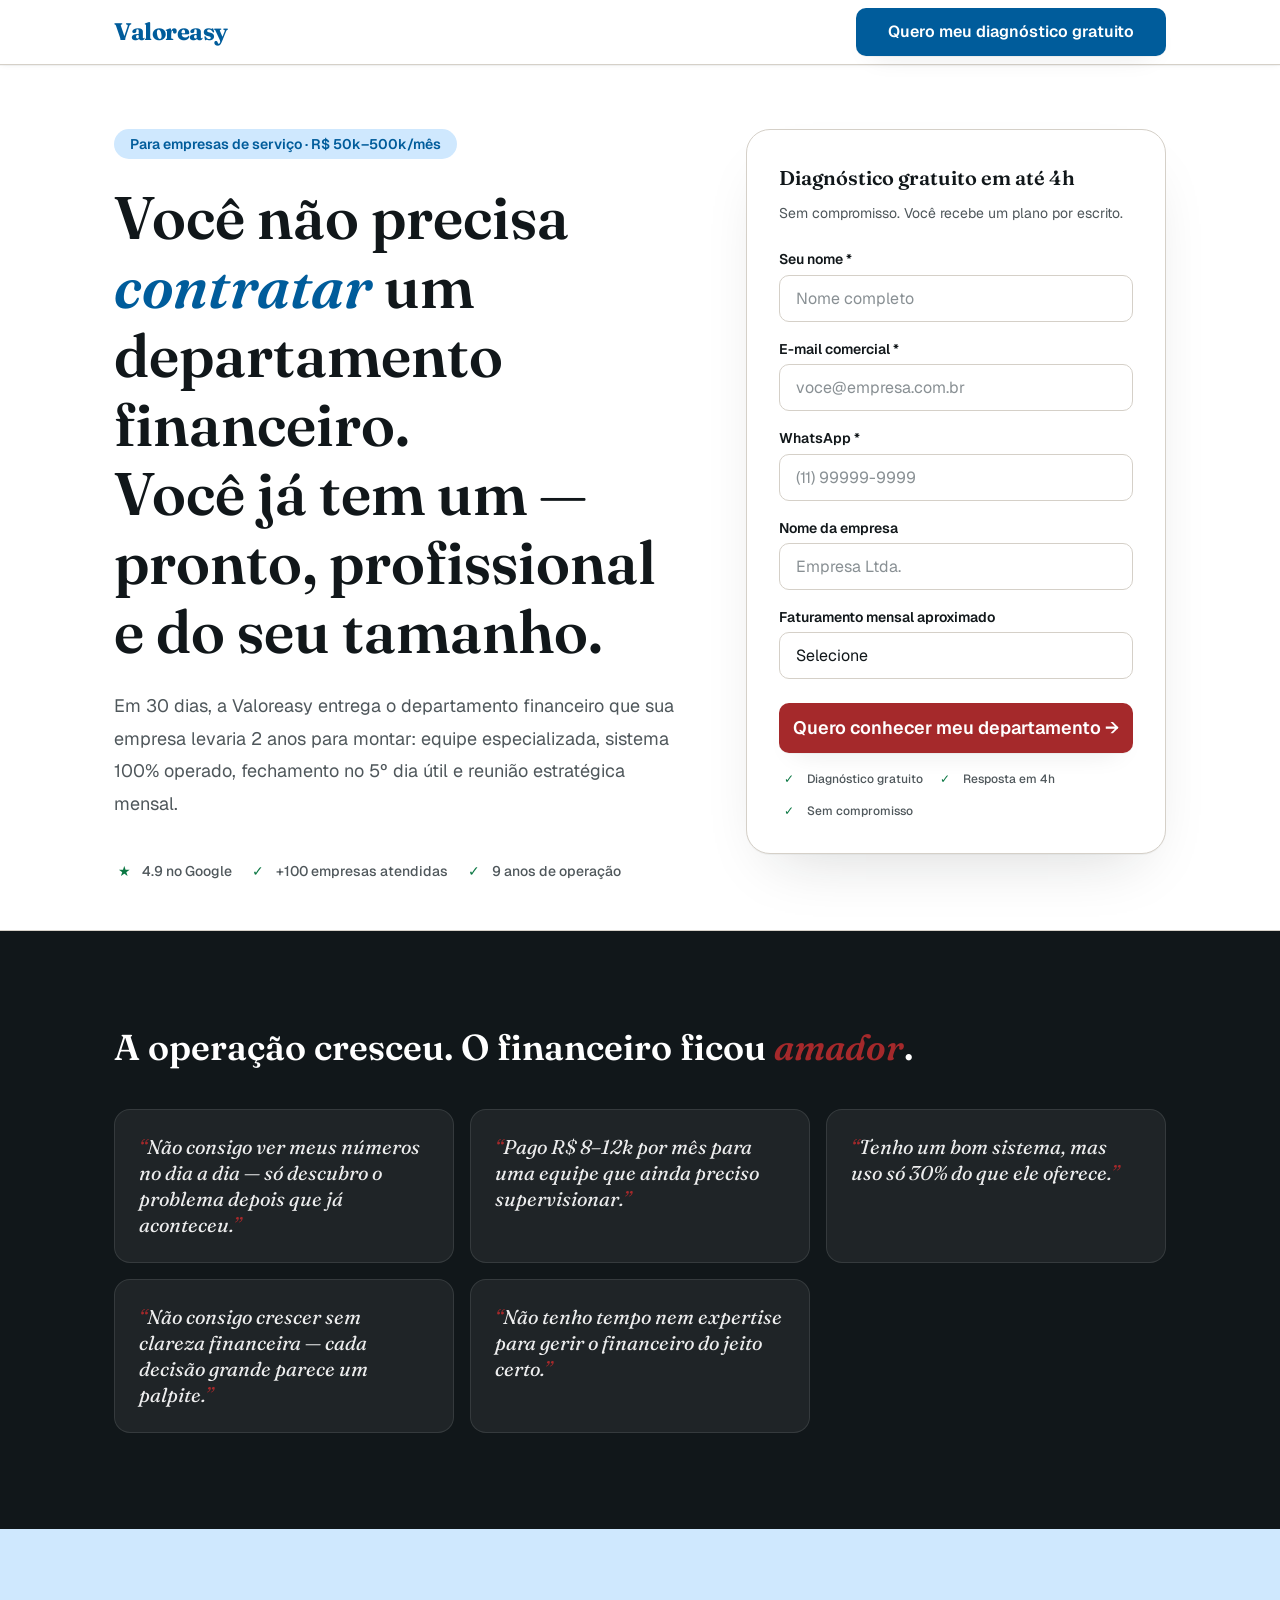
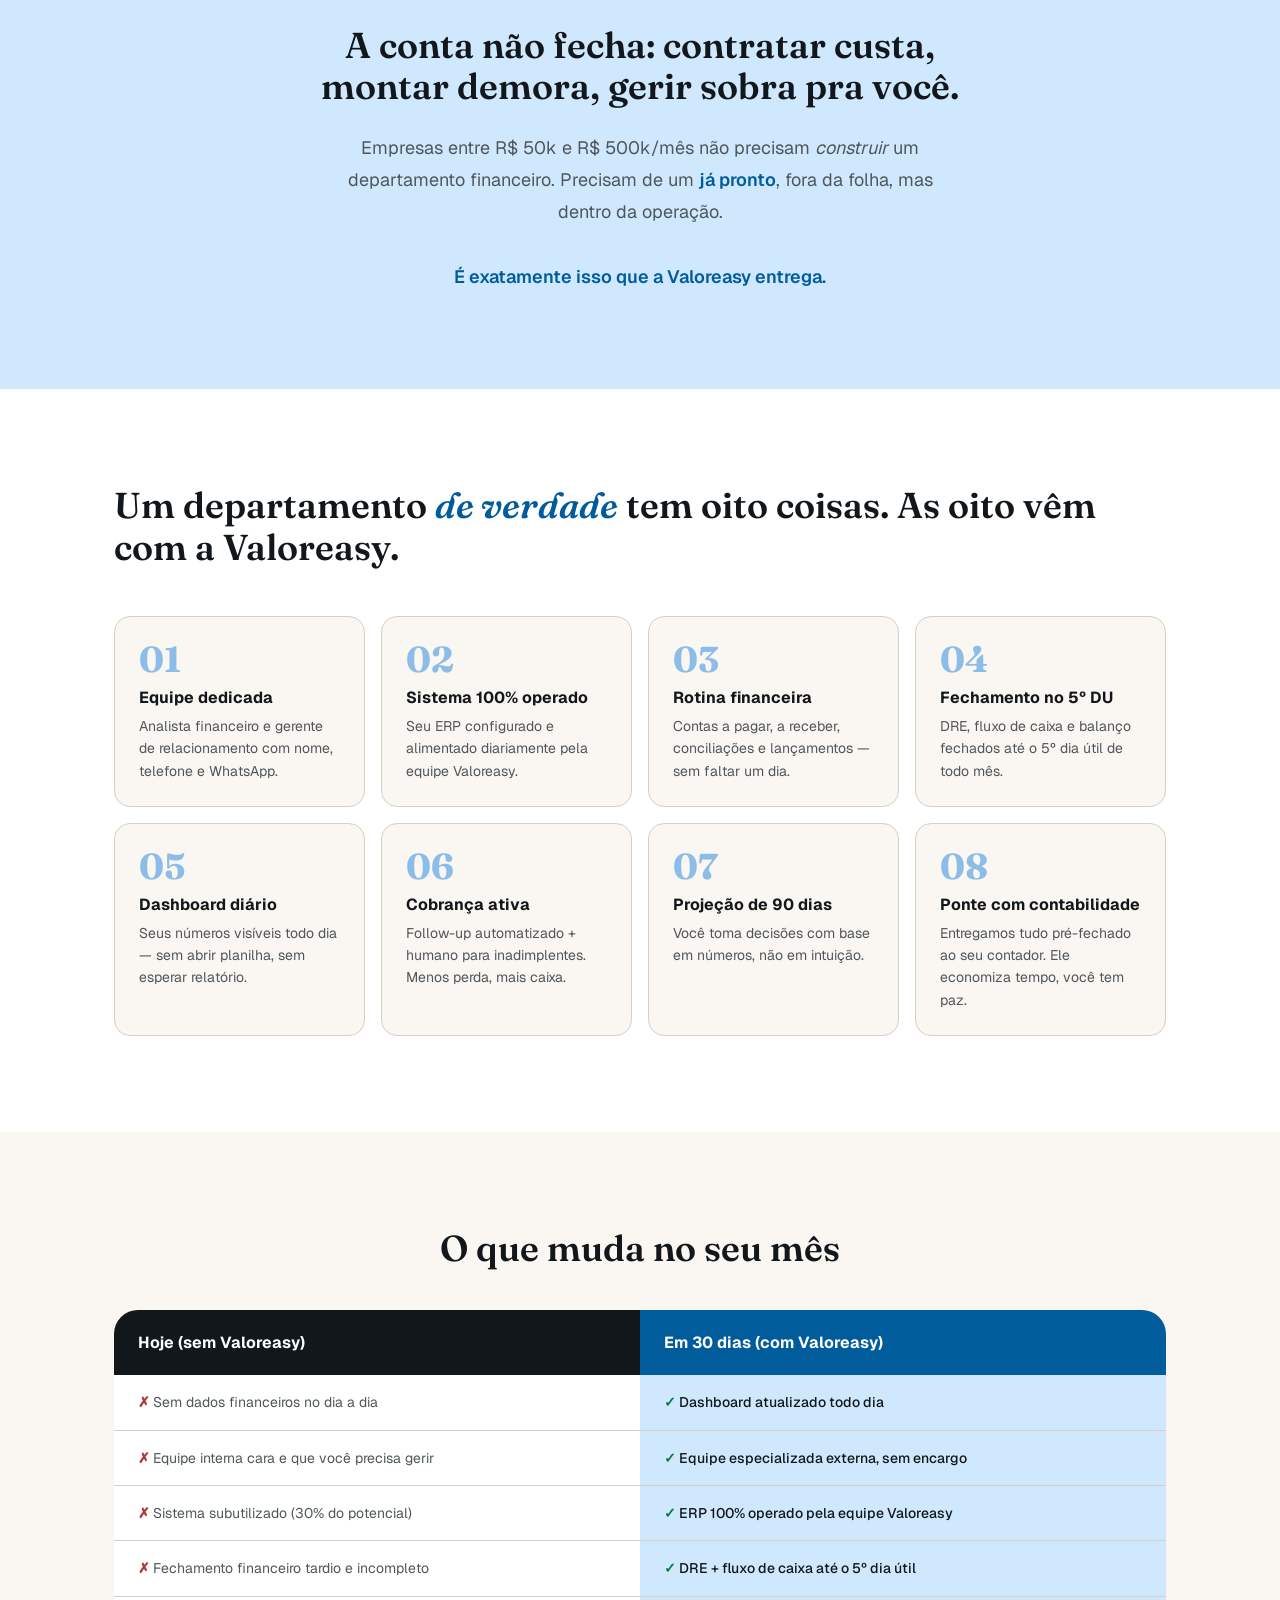
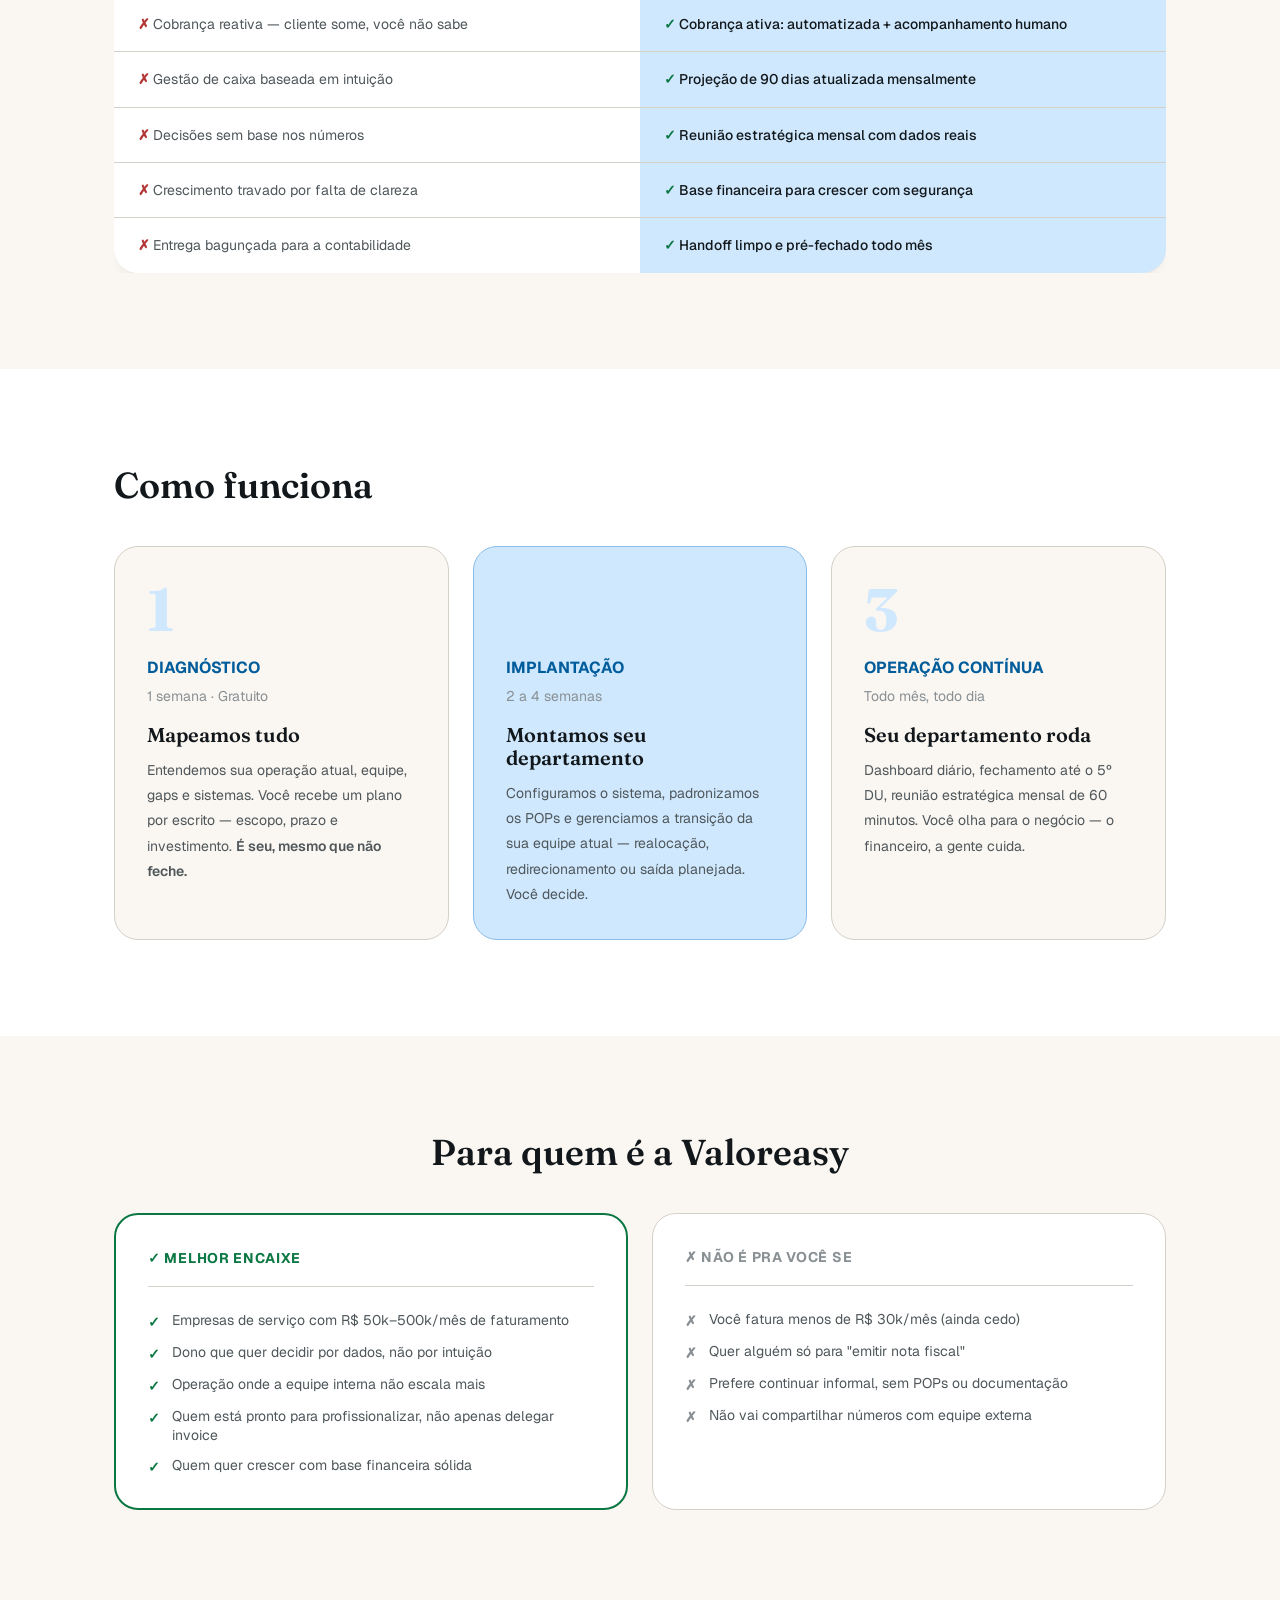
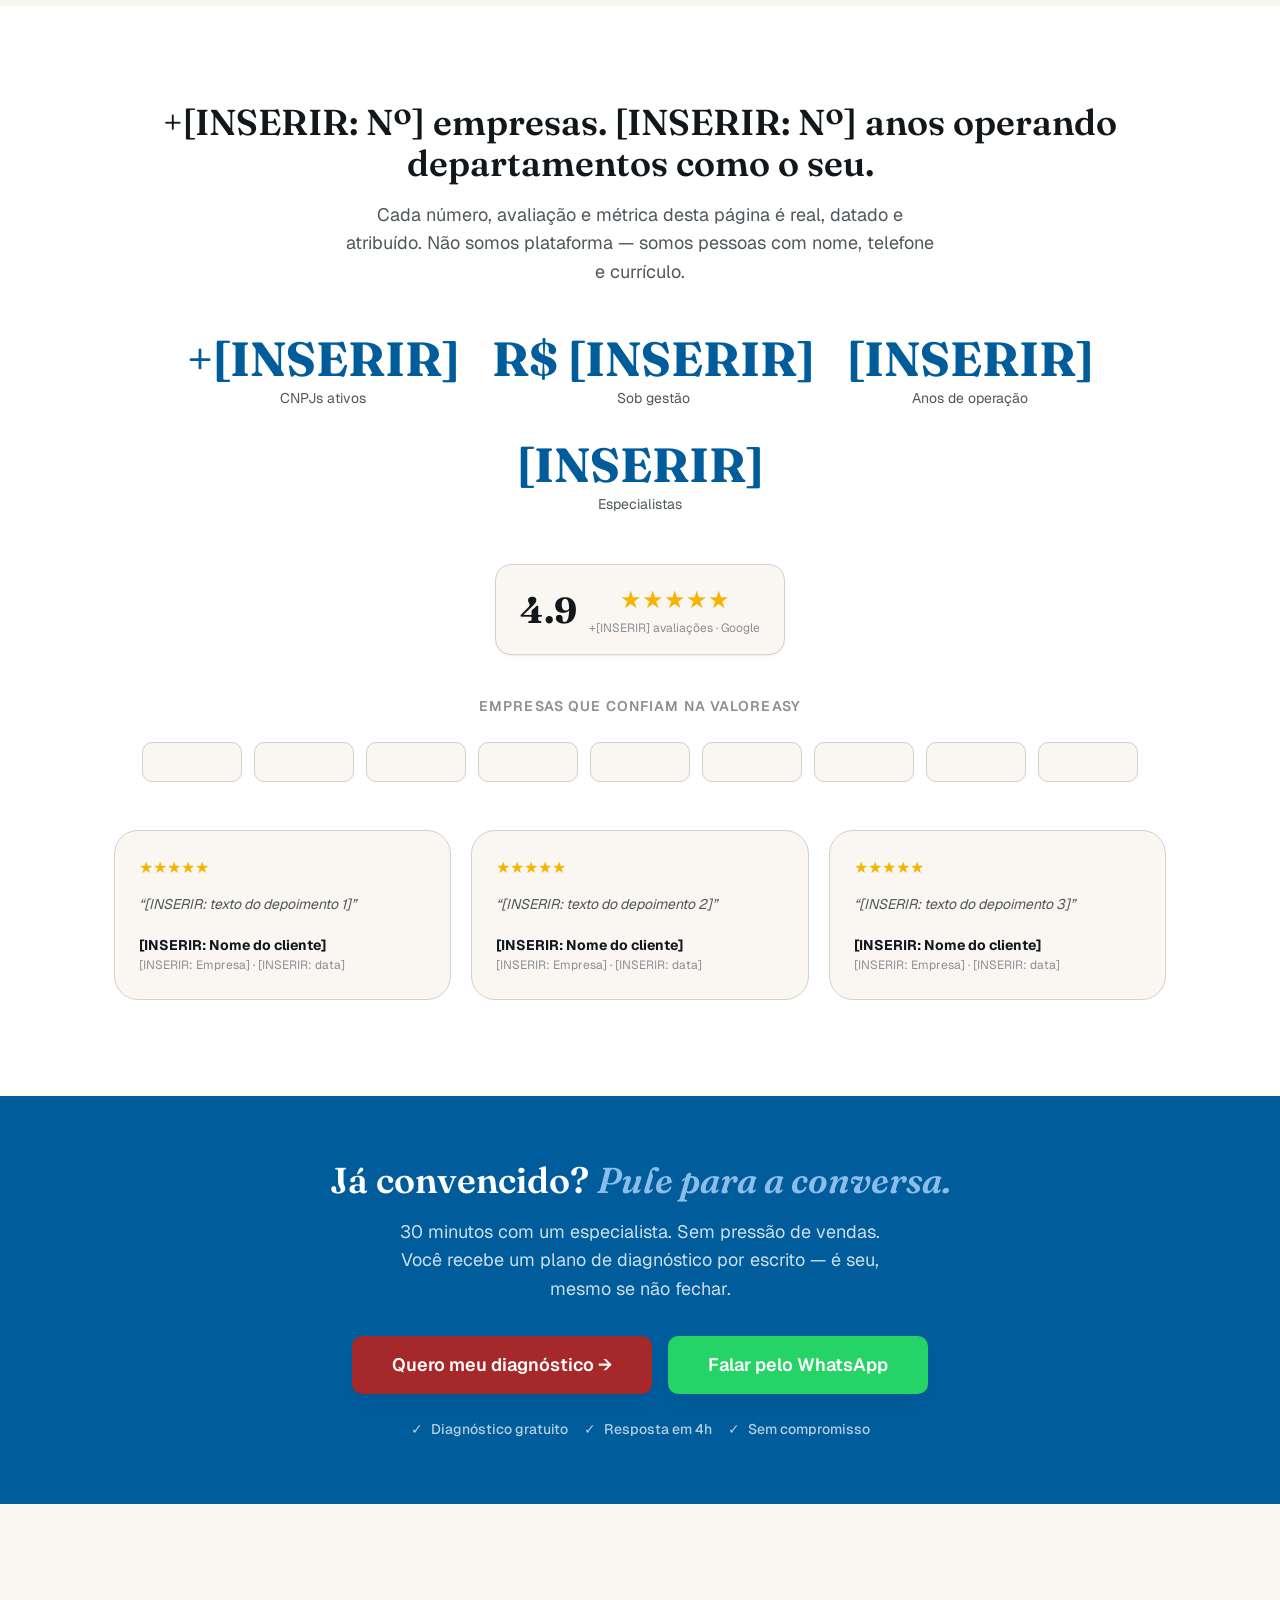
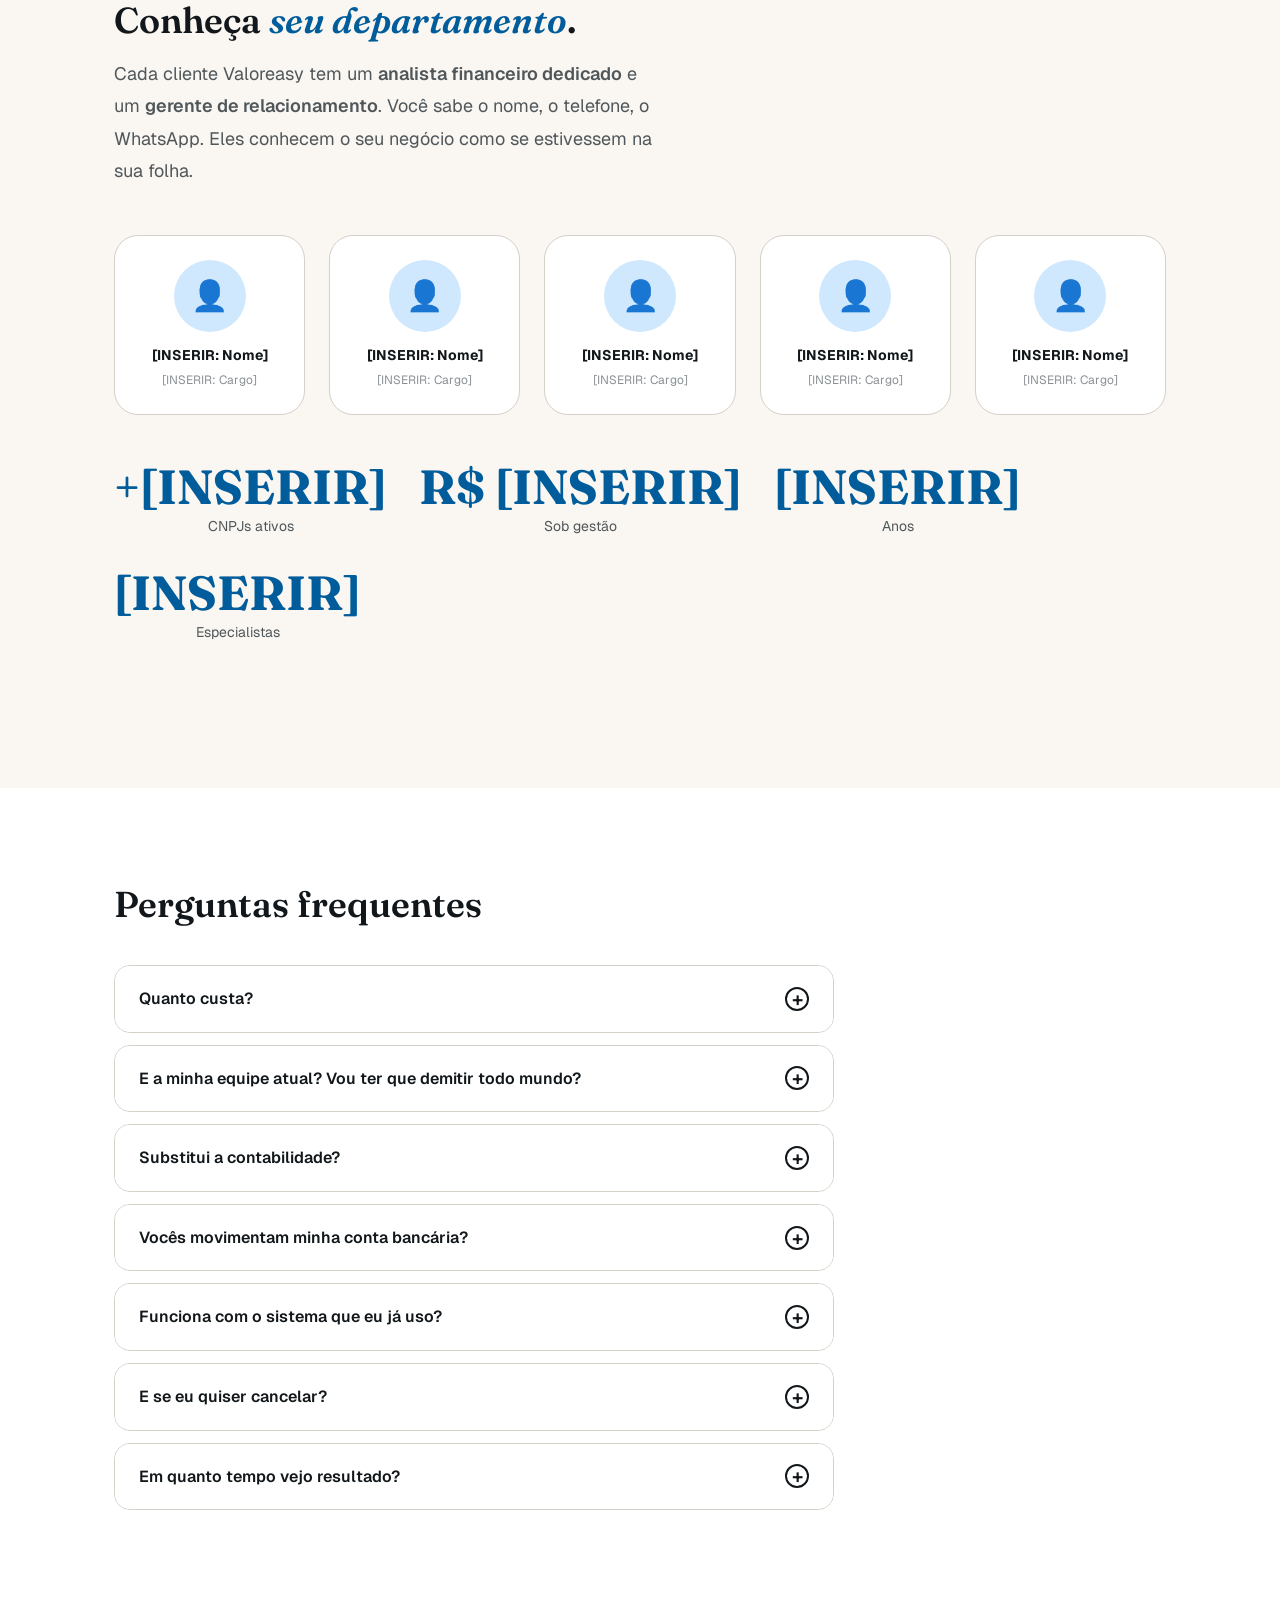
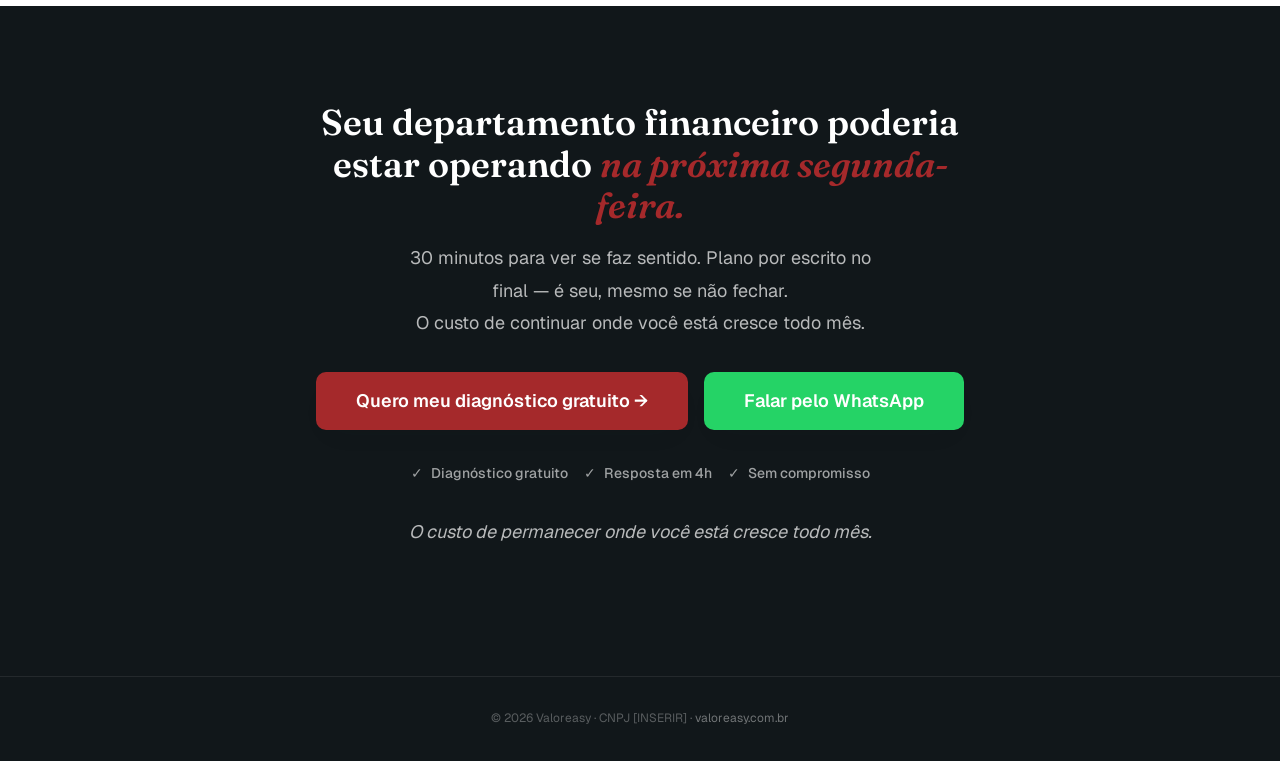
==== lp/index.html @ 788dc15d "feat: estrutura completa da LP de alta conversão - 12 blocos conforme LP Wireframe v3 com copy final" ====
<!DOCTYPE html>
<html lang="pt-BR">
<head>
  <meta charset="UTF-8">
  <meta name="viewport" content="width=device-width, initial-scale=1.0">
  <title>Departamento Financeiro de Verdade — Valoreasy</title>
  <meta name="description" content="Em 30 dias, a Valoreasy entrega o departamento financeiro que sua empresa levaria 2 anos para montar. Especializado, profissional e do seu tamanho.">

  <!-- Open Graph -->
  <meta property="og:title" content="Departamento Financeiro de Verdade — Valoreasy">
  <meta property="og:description" content="Você não precisa contratar um departamento financeiro. Você já tem um — pronto, profissional e do seu tamanho.">
  <meta property="og:type" content="website">
  <meta property="og:url" content="https://lp.valoreasy.com.br">

  <!-- Fontes (Fraunces + Geist) -->
  <link rel="preconnect" href="https://fonts.googleapis.com">
  <link rel="preconnect" href="https://fonts.gstatic.com" crossorigin>
  <link href="https://fonts.googleapis.com/css2?family=Fraunces:ital,opsz,wght@0,9..144,300;0,9..144,400;0,9..144,600;0,9..144,700;1,9..144,300;1,9..144,400;1,9..144,600&display=swap" rel="stylesheet">
  <link href="https://fonts.googleapis.com/css2?family=Geist:wght@400;500;600;700&display=swap" rel="stylesheet">

  <!-- Estilos -->
  <link rel="stylesheet" href="css/lp.css">

  <!-- [INSERIR: SCRIPT RD STATION] -->
  <!-- Cole aqui o script de rastreamento do RD Station Marketing -->
  <!-- Encontre em: Marketing → Configurações → Integrações → Script de rastreamento -->

  <!-- [INSERIR: META PIXEL FACEBOOK] -->
  <!-- [INSERIR: GA4 GTAG] -->
</head>

<body>

<!-- ============================================================
     HEADER
     ============================================================ -->
<header class="site-header">
  <div class="container">
    <div class="header-inner">
      <a href="#hero" class="logo">Valoreasy</a>
      <a href="#hero-form" class="btn btn--primary header-cta">Quero meu diagnóstico gratuito</a>
    </div>
  </div>
</header>


<!-- ============================================================
     BLOCO 01 — HERO
     ============================================================ -->
<section id="hero">
  <div class="container">
    <div class="hero-grid">

      <!-- Lado esquerdo: headline + sub -->
      <div>
        <span class="hero-tag">Para empresas de serviço · R$ 50k–500k/mês</span>

        <h1 class="hero-headline">
          Você não precisa <em>contratar</em> um departamento financeiro.<br>
          Você já tem um — pronto, profissional e do seu tamanho.
        </h1>

        <p class="hero-sub">
          Em 30 dias, a Valoreasy entrega o departamento financeiro que sua empresa levaria 2 anos para montar:
          equipe especializada, sistema 100% operado, fechamento no 5º dia útil e reunião estratégica mensal.
        </p>

        <div class="selos">
          <div class="selo">
            <span class="selo__icon">★</span>
            4.9 no Google
          </div>
          <div class="selo">
            <span class="selo__icon">✓</span>
            +100 empresas atendidas
          </div>
          <div class="selo">
            <span class="selo__icon">✓</span>
            9 anos de operação
          </div>
        </div>
      </div>

      <!-- Lado direito: formulário -->
      <div id="hero-form">
        <div class="hero-form-card">
          <p class="form-title">Diagnóstico gratuito em até 4h</p>
          <p class="form-subtitle">Sem compromisso. Você recebe um plano por escrito.</p>

          <form id="lp-form" novalidate>
            <div class="form-group">
              <label for="nome">Seu nome *</label>
              <input type="text" id="nome" name="nome" placeholder="Nome completo" required autocomplete="name">
            </div>
            <div class="form-group">
              <label for="email">E-mail comercial *</label>
              <input type="email" id="email" name="email" placeholder="voce@empresa.com.br" required autocomplete="email">
            </div>
            <div class="form-group">
              <label for="telefone">WhatsApp *</label>
              <input type="tel" id="telefone" name="telefone" placeholder="(11) 99999-9999" required autocomplete="tel">
            </div>
            <div class="form-group">
              <label for="empresa">Nome da empresa</label>
              <input type="text" id="empresa" name="empresa" placeholder="Empresa Ltda." autocomplete="organization">
            </div>
            <div class="form-group">
              <label for="faturamento">Faturamento mensal aproximado</label>
              <select id="faturamento" name="faturamento">
                <option value="">Selecione</option>
                <option value="50k-100k">R$ 50k – R$ 100k</option>
                <option value="100k-200k">R$ 100k – R$ 200k</option>
                <option value="200k-500k">R$ 200k – R$ 500k</option>
                <option value="500k+">Acima de R$ 500k</option>
              </select>
            </div>

            <button type="submit" class="btn btn--accent form-submit-btn">
              Quero conhecer meu departamento →
            </button>
          </form>

          <div id="form-sucesso" hidden>
            <div class="form-sucesso">
              <div class="form-sucesso__icon">✅</div>
              <p class="form-sucesso__title">Recebemos seu pedido!</p>
              <p>Nossa equipe entra em contato em até 4 horas com seu diagnóstico personalizado.</p>
            </div>
          </div>

          <p id="form-erro" class="form-erro" hidden>
            Erro ao enviar. Tente novamente ou fale pelo WhatsApp.
          </p>

          <div class="selos form-selos" style="margin-top: 1rem;">
            <div class="selo">
              <span class="selo__icon">✓</span> Diagnóstico gratuito
            </div>
            <div class="selo">
              <span class="selo__icon">✓</span> Resposta em 4h
            </div>
            <div class="selo">
              <span class="selo__icon">✓</span> Sem compromisso
            </div>
          </div>
        </div>
      </div>

    </div>
  </div>
</section>


<!-- ============================================================
     BLOCO 02 — DOR (ESPELHAMENTO)
     ============================================================ -->
<section id="bloco-dor">
  <div class="container">
    <h2>A operação cresceu. O financeiro ficou <em>amador</em>.</h2>
    <div class="dor-grid" style="margin-top: 2.5rem;">

      <div class="dor-item">
        <p class="dor-item__quote">Não consigo ver meus números no dia a dia — só descubro o problema depois que já aconteceu.</p>
      </div>
      <div class="dor-item">
        <p class="dor-item__quote">Pago R$ 8–12k por mês para uma equipe que ainda preciso supervisionar.</p>
      </div>
      <div class="dor-item">
        <p class="dor-item__quote">Tenho um bom sistema, mas uso só 30% do que ele oferece.</p>
      </div>
      <div class="dor-item">
        <p class="dor-item__quote">Não consigo crescer sem clareza financeira — cada decisão grande parece um palpite.</p>
      </div>
      <div class="dor-item">
        <p class="dor-item__quote">Não tenho tempo nem expertise para gerir o financeiro do jeito certo.</p>
      </div>

    </div>
  </div>
</section>


<!-- ============================================================
     BLOCO 03 — VIRADA
     ============================================================ -->
<section id="bloco-virada">
  <div class="container container--narrow text-center">
    <h2>A conta não fecha: contratar custa, montar demora, gerir sobra pra você.</h2>
    <p style="margin-top: 1.5rem;">
      Empresas entre R$ 50k e R$ 500k/mês não precisam <em>construir</em> um departamento financeiro.
      Precisam de um <strong>já pronto</strong>, fora da folha, mas dentro da operação.
      <br><br>
      <strong>É exatamente isso que a Valoreasy entrega.</strong>
    </p>
  </div>
</section>


<!-- ============================================================
     BLOCO 04 — O QUE ESTÁ DENTRO
     ============================================================ -->
<section id="bloco-dentro">
  <div class="container">
    <div class="dentro-header">
      <h2>Um departamento <em>de verdade</em> tem oito coisas. As oito vêm com a Valoreasy.</h2>
    </div>

    <div class="dentro-grid">
      <div class="dentro-item">
        <div class="dentro-item__num">01</div>
        <div class="dentro-item__title">Equipe dedicada</div>
        <div class="dentro-item__desc">Analista financeiro e gerente de relacionamento com nome, telefone e WhatsApp.</div>
      </div>
      <div class="dentro-item">
        <div class="dentro-item__num">02</div>
        <div class="dentro-item__title">Sistema 100% operado</div>
        <div class="dentro-item__desc">Seu ERP configurado e alimentado diariamente pela equipe Valoreasy.</div>
      </div>
      <div class="dentro-item">
        <div class="dentro-item__num">03</div>
        <div class="dentro-item__title">Rotina financeira</div>
        <div class="dentro-item__desc">Contas a pagar, a receber, conciliações e lançamentos — sem faltar um dia.</div>
      </div>
      <div class="dentro-item">
        <div class="dentro-item__num">04</div>
        <div class="dentro-item__title">Fechamento no 5º DU</div>
        <div class="dentro-item__desc">DRE, fluxo de caixa e balanço fechados até o 5º dia útil de todo mês.</div>
      </div>
      <div class="dentro-item">
        <div class="dentro-item__num">05</div>
        <div class="dentro-item__title">Dashboard diário</div>
        <div class="dentro-item__desc">Seus números visíveis todo dia — sem abrir planilha, sem esperar relatório.</div>
      </div>
      <div class="dentro-item">
        <div class="dentro-item__num">06</div>
        <div class="dentro-item__title">Cobrança ativa</div>
        <div class="dentro-item__desc">Follow-up automatizado + humano para inadimplentes. Menos perda, mais caixa.</div>
      </div>
      <div class="dentro-item">
        <div class="dentro-item__num">07</div>
        <div class="dentro-item__title">Projeção de 90 dias</div>
        <div class="dentro-item__desc">Você toma decisões com base em números, não em intuição.</div>
      </div>
      <div class="dentro-item">
        <div class="dentro-item__num">08</div>
        <div class="dentro-item__title">Ponte com contabilidade</div>
        <div class="dentro-item__desc">Entregamos tudo pré-fechado ao seu contador. Ele economiza tempo, você tem paz.</div>
      </div>
    </div>
  </div>
</section>


<!-- ============================================================
     BLOCO 05 — ANTES × DEPOIS
     ============================================================ -->
<section id="bloco-antes-depois">
  <div class="container">
    <h2>O que muda no seu mês</h2>

    <div style="overflow-x: auto; margin-top: 2.5rem;">
      <table class="ad-table">
        <thead>
          <tr>
            <th>Hoje (sem Valoreasy)</th>
            <th>Em 30 dias (com Valoreasy)</th>
          </tr>
        </thead>
        <tbody>
          <tr>
            <td>Sem dados financeiros no dia a dia</td>
            <td>Dashboard atualizado todo dia</td>
          </tr>
          <tr>
            <td>Equipe interna cara e que você precisa gerir</td>
            <td>Equipe especializada externa, sem encargo</td>
          </tr>
          <tr>
            <td>Sistema subutilizado (30% do potencial)</td>
            <td>ERP 100% operado pela equipe Valoreasy</td>
          </tr>
          <tr>
            <td>Fechamento financeiro tardio e incompleto</td>
            <td>DRE + fluxo de caixa até o 5º dia útil</td>
          </tr>
          <tr>
            <td>Cobrança reativa — cliente some, você não sabe</td>
            <td>Cobrança ativa: automatizada + acompanhamento humano</td>
          </tr>
          <tr>
            <td>Gestão de caixa baseada em intuição</td>
            <td>Projeção de 90 dias atualizada mensalmente</td>
          </tr>
          <tr>
            <td>Decisões sem base nos números</td>
            <td>Reunião estratégica mensal com dados reais</td>
          </tr>
          <tr>
            <td>Crescimento travado por falta de clareza</td>
            <td>Base financeira para crescer com segurança</td>
          </tr>
          <tr>
            <td>Entrega bagunçada para a contabilidade</td>
            <td>Handoff limpo e pré-fechado todo mês</td>
          </tr>
        </tbody>
      </table>
    </div>
  </div>
</section>


<!-- ============================================================
     BLOCO 06 — COMO FUNCIONA
     ============================================================ -->
<section id="bloco-como-funciona">
  <div class="container">
    <h2>Como funciona</h2>

    <div class="fases-grid" style="margin-top: 2.5rem;">

      <div class="fase-card">
        <div class="fase-card__num">1</div>
        <div class="fase-card__titulo">DIAGNÓSTICO</div>
        <div class="fase-card__prazo">1 semana · Gratuito</div>
        <h3>Mapeamos tudo</h3>
        <p>
          Entendemos sua operação atual, equipe, gaps e sistemas.
          Você recebe um plano por escrito — escopo, prazo e investimento.
          <strong>É seu, mesmo que não feche.</strong>
        </p>
      </div>

      <div class="fase-card fase-card--destaque">
        <div class="fase-card__num">2</div>
        <div class="fase-card__titulo">IMPLANTAÇÃO</div>
        <div class="fase-card__prazo">2 a 4 semanas</div>
        <h3>Montamos seu departamento</h3>
        <p>
          Configuramos o sistema, padronizamos os POPs e gerenciamos a transição
          da sua equipe atual — realocação, redirecionamento ou saída planejada.
          Você decide.
        </p>
      </div>

      <div class="fase-card">
        <div class="fase-card__num">3</div>
        <div class="fase-card__titulo">OPERAÇÃO CONTÍNUA</div>
        <div class="fase-card__prazo">Todo mês, todo dia</div>
        <h3>Seu departamento roda</h3>
        <p>
          Dashboard diário, fechamento até o 5º DU,
          reunião estratégica mensal de 60 minutos.
          Você olha para o negócio — o financeiro, a gente cuida.
        </p>
      </div>

    </div>
  </div>
</section>


<!-- ============================================================
     BLOCO 07 — PARA QUEM É
     ============================================================ -->
<section id="bloco-para-quem">
  <div class="container">
    <h2>Para quem é a Valoreasy</h2>

    <div class="para-quem-grid" style="margin-top: 2.5rem;">

      <div class="para-quem-card para-quem-card--sim">
        <div class="para-quem-card__header">✓ Melhor encaixe</div>
        <ul class="para-quem-list">
          <li>Empresas de serviço com R$ 50k–500k/mês de faturamento</li>
          <li>Dono que quer decidir por dados, não por intuição</li>
          <li>Operação onde a equipe interna não escala mais</li>
          <li>Quem está pronto para profissionalizar, não apenas delegar invoice</li>
          <li>Quem quer crescer com base financeira sólida</li>
        </ul>
      </div>

      <div class="para-quem-card para-quem-card--nao">
        <div class="para-quem-card__header">✗ Não é pra você se</div>
        <ul class="para-quem-list">
          <li>Você fatura menos de R$ 30k/mês (ainda cedo)</li>
          <li>Quer alguém só para "emitir nota fiscal"</li>
          <li>Prefere continuar informal, sem POPs ou documentação</li>
          <li>Não vai compartilhar números com equipe externa</li>
        </ul>
      </div>

    </div>
  </div>
</section>


<!-- ============================================================
     BLOCO 08 — AUTORIDADE (PROVA SOCIAL)
     ============================================================ -->
<section id="bloco-autoridade">
  <div class="container">

    <h2>+[INSERIR: Nº] empresas. [INSERIR: Nº] anos operando departamentos como o seu.</h2>
    <p class="autoridade-sub">
      Cada número, avaliação e métrica desta página é real, datado e atribuído.
      Não somos plataforma — somos pessoas com nome, telefone e currículo.
    </p>

    <!-- Stats -->
    <div class="autoridade-stats">
      <div class="stat-item">
        <div class="stat-num">+[INSERIR]</div>
        <div class="stat-label">CNPJs ativos</div>
      </div>
      <div class="stat-item">
        <div class="stat-num">R$ [INSERIR]</div>
        <div class="stat-label">Sob gestão</div>
      </div>
      <div class="stat-item">
        <div class="stat-num">[INSERIR]</div>
        <div class="stat-label">Anos de operação</div>
      </div>
      <div class="stat-item">
        <div class="stat-num">[INSERIR]</div>
        <div class="stat-label">Especialistas</div>
      </div>
    </div>

    <!-- Google badge -->
    <div class="google-badge">
      <div class="google-badge__score">4.9</div>
      <div>
        <div class="google-badge__stars">★★★★★</div>
        <div class="google-badge__info">
          <div class="google-badge__label">+[INSERIR] avaliações · Google</div>
        </div>
      </div>
    </div>

    <!-- Logo wall -->
    <div class="logo-wall">
      <p class="logo-wall__title">Empresas que confiam na Valoreasy</p>
      <!-- [INSERIR: logos dos clientes — PNG/SVG com fundo transparente] -->
      <div class="logo-wall__placeholder">
        <div class="logo-placeholder"></div>
        <div class="logo-placeholder"></div>
        <div class="logo-placeholder"></div>
        <div class="logo-placeholder"></div>
        <div class="logo-placeholder"></div>
        <div class="logo-placeholder"></div>
        <div class="logo-placeholder"></div>
        <div class="logo-placeholder"></div>
        <div class="logo-placeholder"></div>
      </div>
    </div>

    <!-- Reviews -->
    <div class="reviews-grid">

      <div class="review-card">
        <div class="review-card__stars">★★★★★</div>
        <p class="review-card__text">[INSERIR: texto do depoimento 1]</p>
        <div class="review-card__autor">[INSERIR: Nome do cliente]</div>
        <div class="review-card__empresa">[INSERIR: Empresa] · [INSERIR: data]</div>
      </div>

      <div class="review-card">
        <div class="review-card__stars">★★★★★</div>
        <p class="review-card__text">[INSERIR: texto do depoimento 2]</p>
        <div class="review-card__autor">[INSERIR: Nome do cliente]</div>
        <div class="review-card__empresa">[INSERIR: Empresa] · [INSERIR: data]</div>
      </div>

      <div class="review-card">
        <div class="review-card__stars">★★★★★</div>
        <p class="review-card__text">[INSERIR: texto do depoimento 3]</p>
        <div class="review-card__autor">[INSERIR: Nome do cliente]</div>
        <div class="review-card__empresa">[INSERIR: Empresa] · [INSERIR: data]</div>
      </div>

    </div>

  </div>
</section>


<!-- ============================================================
     BLOCO 09 — CTA INTERMEDIÁRIO
     ============================================================ -->
<section id="bloco-cta-mid">
  <div class="container">
    <h2>Já convencido? <em>Pule para a conversa.</em></h2>
    <p>
      30 minutos com um especialista. Sem pressão de vendas.
      Você recebe um plano de diagnóstico por escrito — é seu, mesmo se não fechar.
    </p>

    <div class="cta-mid-btns">
      <a href="#hero-form" class="btn btn--accent btn--lg">Quero meu diagnóstico →</a>
      <button class="btn btn--whatsapp btn--lg" onclick="abrirWhatsApp('cta-mid')">
        Falar pelo WhatsApp
      </button>
    </div>

    <div class="selos cta-mid-selos">
      <div class="selo"><span>✓</span> Diagnóstico gratuito</div>
      <div class="selo"><span>✓</span> Resposta em 4h</div>
      <div class="selo"><span>✓</span> Sem compromisso</div>
    </div>
  </div>
</section>


<!-- ============================================================
     BLOCO 10 — A EQUIPE
     ============================================================ -->
<section id="bloco-equipe">
  <div class="container">
    <h2>Conheça <em>seu departamento</em>.</h2>
    <p class="equipe-sub">
      Cada cliente Valoreasy tem um <strong>analista financeiro dedicado</strong> e um
      <strong>gerente de relacionamento</strong>. Você sabe o nome, o telefone, o WhatsApp.
      Eles conhecem o seu negócio como se estivessem na sua folha.
    </p>

    <!-- [INSERIR: fotos reais da equipe — fundo padronizado] -->
    <div class="equipe-grid">
      <div class="equipe-card">
        <div class="equipe-avatar equipe-avatar--placeholder">👤</div>
        <div class="equipe-nome">[INSERIR: Nome]</div>
        <div class="equipe-cargo">[INSERIR: Cargo]</div>
      </div>
      <div class="equipe-card">
        <div class="equipe-avatar equipe-avatar--placeholder">👤</div>
        <div class="equipe-nome">[INSERIR: Nome]</div>
        <div class="equipe-cargo">[INSERIR: Cargo]</div>
      </div>
      <div class="equipe-card">
        <div class="equipe-avatar equipe-avatar--placeholder">👤</div>
        <div class="equipe-nome">[INSERIR: Nome]</div>
        <div class="equipe-cargo">[INSERIR: Cargo]</div>
      </div>
      <div class="equipe-card">
        <div class="equipe-avatar equipe-avatar--placeholder">👤</div>
        <div class="equipe-nome">[INSERIR: Nome]</div>
        <div class="equipe-cargo">[INSERIR: Cargo]</div>
      </div>
      <div class="equipe-card">
        <div class="equipe-avatar equipe-avatar--placeholder">👤</div>
        <div class="equipe-nome">[INSERIR: Nome]</div>
        <div class="equipe-cargo">[INSERIR: Cargo]</div>
      </div>
    </div>

    <div class="autoridade-stats" style="justify-content: flex-start;">
      <div class="stat-item">
        <div class="stat-num">+[INSERIR]</div>
        <div class="stat-label">CNPJs ativos</div>
      </div>
      <div class="stat-item">
        <div class="stat-num">R$ [INSERIR]</div>
        <div class="stat-label">Sob gestão</div>
      </div>
      <div class="stat-item">
        <div class="stat-num">[INSERIR]</div>
        <div class="stat-label">Anos</div>
      </div>
      <div class="stat-item">
        <div class="stat-num">[INSERIR]</div>
        <div class="stat-label">Especialistas</div>
      </div>
    </div>
  </div>
</section>


<!-- ============================================================
     BLOCO 11 — FAQ
     ============================================================ -->
<section id="bloco-faq">
  <div class="container">
    <h2>Perguntas frequentes</h2>

    <div class="faq-list" style="margin-top: 2.5rem;">

      <div class="faq-item">
        <button class="faq-question">
          Quanto custa?
          <span class="faq-icon">+</span>
        </button>
        <div class="faq-answer">
          <div class="faq-answer__inner">
            A partir de R$ [INSERIR: faixa de preço]/mês, variando conforme o volume da operação.
            Costuma ser <strong>menos da metade</strong> do equivalente com equipe interna.
            O diagnóstico gratuito define sua faixa exata.
          </div>
        </div>
      </div>

      <div class="faq-item">
        <button class="faq-question">
          E a minha equipe atual? Vou ter que demitir todo mundo?
          <span class="faq-icon">+</span>
        </button>
        <div class="faq-answer">
          <div class="faq-answer__inner">
            Não necessariamente. Gerenciamos a transição juntos — realocação para outras funções,
            redirecionamento ou saída com planejamento. Você decide o que faz mais sentido.
            Ninguém é cortado de surpresa.
          </div>
        </div>
      </div>

      <div class="faq-item">
        <button class="faq-question">
          Substitui a contabilidade?
          <span class="faq-icon">+</span>
        </button>
        <div class="faq-answer">
          <div class="faq-answer__inner">
            Não. Trabalhamos junto com o seu contador — entregamos tudo pré-fechado e verificado.
            Seu contador economiza tempo. Você ganha paz de espírito e um financeiro que realmente funciona.
          </div>
        </div>
      </div>

      <div class="faq-item">
        <button class="faq-question">
          Vocês movimentam minha conta bancária?
          <span class="faq-icon">+</span>
        </button>
        <div class="faq-answer">
          <div class="faq-answer__inner">
            Não. A gente prepara — você (ou um aprovador que você designa) aprova.
            Controle duplo, 100% auditado. Nunca movimentamos sem sua autorização explícita.
          </div>
        </div>
      </div>

      <div class="faq-item">
        <button class="faq-question">
          Funciona com o sistema que eu já uso?
          <span class="faq-icon">+</span>
        </button>
        <div class="faq-answer">
          <div class="faq-answer__inner">
            Sim. Operamos os principais ERPs do mercado: Omie, Conta Azul, Bling, Granatum e Sankhya.
            Se você usa outro, avaliamos no diagnóstico. Se não usa nenhum, indicamos o melhor para o seu perfil.
          </div>
        </div>
      </div>

      <div class="faq-item">
        <button class="faq-question">
          E se eu quiser cancelar?
          <span class="faq-icon">+</span>
        </button>
        <div class="faq-answer">
          <div class="faq-answer__inner">
            30 dias de aviso + devolução de todos os documentos organizada e completa.
            Sem multa, sem lock-in, sem drama. Nossa retenção é alta porque o resultado fala por si.
          </div>
        </div>
      </div>

      <div class="faq-item">
        <button class="faq-question">
          Em quanto tempo vejo resultado?
          <span class="faq-icon">+</span>
        </button>
        <div class="faq-answer">
          <div class="faq-answer__inner">
            A implantação leva de 2 a 4 semanas. No primeiro mês completo você já tem
            dashboard diário, fechamento no 5º DU e visão clara do que está acontecendo no seu caixa.
          </div>
        </div>
      </div>

    </div>
  </div>
</section>


<!-- ============================================================
     BLOCO 12 — CTA FINAL
     ============================================================ -->
<section id="bloco-cta-final">
  <div class="container">
    <h2>Seu departamento financeiro poderia estar operando <em>na próxima segunda-feira.</em></h2>
    <p>
      30 minutos para ver se faz sentido. Plano por escrito no final — é seu, mesmo se não fechar.
      <br>O custo de continuar onde você está cresce todo mês.
    </p>

    <div class="cta-final-btns">
      <a href="#hero-form" class="btn btn--accent btn--lg">Quero meu diagnóstico gratuito →</a>
      <button class="btn btn--whatsapp btn--lg" onclick="abrirWhatsApp('cta-final')">
        Falar pelo WhatsApp
      </button>
    </div>

    <div class="selos cta-final-selos">
      <div class="selo"><span>✓</span> Diagnóstico gratuito</div>
      <div class="selo"><span>✓</span> Resposta em 4h</div>
      <div class="selo"><span>✓</span> Sem compromisso</div>
    </div>

    <p class="custo-inacao">O custo de permanecer onde você está cresce todo mês.</p>
  </div>
</section>


<!-- ============================================================
     FOOTER
     ============================================================ -->
<footer class="site-footer">
  <div class="container">
    <p>© 2026 Valoreasy · CNPJ [INSERIR] · <a href="https://valoreasy.com.br" style="color:rgba(255,255,255,0.4)">valoreasy.com.br</a></p>
  </div>
</footer>


<!-- ============================================================
     MOBILE STICKY CTA BAR
     ============================================================ -->
<div id="mobile-cta-bar">
  <a href="#hero-form" class="btn btn--primary">Diagnóstico gratuito</a>
  <button class="btn btn--whatsapp" onclick="abrirWhatsApp('mobile-bar')">WhatsApp</button>
</div>


<!-- Script -->
<script src="js/lp.js"></script>

</body>
</html>
---- lp/css/lp.css ----
/* ============================================================
   LP Valoreasy — Estilos
   Mobile-first · Brand Guidelines · Sem frameworks
   ============================================================ */

@import url('tokens.css');

/* ============================================================
   RESET & BASE
   ============================================================ */

*, *::before, *::after { box-sizing: border-box; margin: 0; padding: 0; }

html { scroll-behavior: smooth; font-size: 16px; -webkit-text-size-adjust: 100%; }

body {
  font-family: var(--font-sans);
  font-size: var(--text-base);
  line-height: var(--leading-normal);
  color: var(--ink);
  background: var(--paper);
  -webkit-font-smoothing: antialiased;
}

img { display: block; max-width: 100%; height: auto; }
a { color: inherit; text-decoration: none; }
ul, ol { list-style: none; }
button { cursor: pointer; border: none; background: none; font: inherit; }
strong { font-weight: 600; }
em { font-style: italic; }

/* ============================================================
   TIPOGRAFIA GLOBAL
   ============================================================ */

.serif { font-family: var(--font-serif); }

h1, h2, h3 {
  font-family: var(--font-serif);
  line-height: var(--leading-tight);
  font-weight: 600;
  color: var(--ink);
}

h1 { font-size: var(--text-3xl); }
h2 { font-size: var(--text-2xl); }
h3 { font-size: var(--text-xl); }

@media (min-width: 768px) {
  h1 { font-size: var(--text-4xl); }
  h2 { font-size: var(--text-3xl); }
  h3 { font-size: var(--text-2xl); }
}

@media (min-width: 1100px) {
  h1 { font-size: var(--text-5xl); }
}

/* ============================================================
   LAYOUT
   ============================================================ */

.container {
  width: 100%;
  max-width: var(--container);
  margin-inline: auto;
  padding-inline: var(--space-6);
}

.container--narrow {
  max-width: var(--container-narrow);
}

section { padding-block: var(--space-16); }

@media (min-width: 768px) {
  section { padding-block: var(--space-24); }
}

/* ============================================================
   BOTÕES
   ============================================================ */

.btn {
  display: inline-flex;
  align-items: center;
  justify-content: center;
  gap: var(--space-2);
  padding: var(--space-4) var(--space-8);
  border-radius: var(--r-md);
  font-family: var(--font-sans);
  font-size: var(--text-base);
  font-weight: 600;
  line-height: 1;
  transition: all var(--duration) var(--ease);
  white-space: nowrap;
}

.btn--primary {
  background: var(--brand);
  color: var(--white);
  box-shadow: var(--shadow-md);
}

.btn--primary:hover {
  background: var(--brand-deep);
  transform: translateY(-1px);
  box-shadow: var(--shadow-lg);
}

.btn--accent {
  background: var(--accent);
  color: var(--white);
  box-shadow: var(--shadow-md);
}

.btn--accent:hover {
  background: var(--accent-deep);
  transform: translateY(-1px);
}

.btn--whatsapp {
  background: #25D366;
  color: var(--white);
  box-shadow: var(--shadow-md);
}

.btn--whatsapp:hover {
  background: #1ebe5d;
  transform: translateY(-1px);
}

.btn--ghost {
  background: transparent;
  color: var(--brand);
  border: 2px solid var(--brand);
}

.btn--ghost:hover {
  background: var(--brand-tint);
}

.btn--lg {
  padding: var(--space-5) var(--space-10);
  font-size: var(--text-md);
}

.btn--full { width: 100%; }

/* ============================================================
   SELOS / BADGES
   ============================================================ */

.selos {
  display: flex;
  flex-wrap: wrap;
  gap: var(--space-4);
  align-items: center;
}

.selo {
  display: flex;
  align-items: center;
  gap: var(--space-2);
  font-size: var(--text-sm);
  color: var(--ink-soft);
  font-weight: 500;
}

.selo__icon {
  width: 20px;
  height: 20px;
  display: flex;
  align-items: center;
  justify-content: center;
  color: var(--good);
}

/* ============================================================
   HEADER / NAV
   ============================================================ */

.site-header {
  position: sticky;
  top: 0;
  z-index: 100;
  background: var(--white);
  border-bottom: 1px solid var(--line);
  box-shadow: var(--shadow-sm);
}

.header-inner {
  display: flex;
  align-items: center;
  justify-content: space-between;
  height: 64px;
}

.logo {
  font-family: var(--font-serif);
  font-size: var(--text-xl);
  font-weight: 700;
  color: var(--brand);
  letter-spacing: -0.02em;
}

.header-cta { display: none; }

@media (min-width: 768px) {
  .header-cta { display: flex; }
}

/* ============================================================
   BLOCO 01 — HERO
   ============================================================ */

#hero {
  background: var(--white);
  padding-block: var(--space-16) var(--space-12);
  border-bottom: 1px solid var(--line);
}

.hero-tag {
  display: inline-block;
  padding: var(--space-1) var(--space-4);
  background: var(--brand-tint);
  color: var(--brand);
  border-radius: var(--r-full);
  font-size: var(--text-sm);
  font-weight: 600;
  margin-bottom: var(--space-6);
}

.hero-headline {
  max-width: 720px;
  margin-bottom: var(--space-6);
}

.hero-headline em {
  font-style: italic;
  color: var(--brand);
}

.hero-sub {
  font-size: var(--text-md);
  color: var(--ink-soft);
  max-width: 600px;
  line-height: var(--leading-loose);
  margin-bottom: var(--space-10);
}

.hero-grid {
  display: grid;
  grid-template-columns: 1fr;
  gap: var(--space-10);
  align-items: start;
}

@media (min-width: 900px) {
  .hero-grid {
    grid-template-columns: 1fr 420px;
    gap: var(--space-16);
  }
}

/* --- Formulário hero --- */
.hero-form-card {
  background: var(--white);
  border: 1px solid var(--line);
  border-radius: var(--r-xl);
  padding: var(--space-8);
  box-shadow: var(--shadow-lg);
}

.form-title {
  font-family: var(--font-serif);
  font-size: var(--text-lg);
  font-weight: 600;
  margin-bottom: var(--space-2);
  color: var(--ink);
}

.form-subtitle {
  font-size: var(--text-sm);
  color: var(--ink-soft);
  margin-bottom: var(--space-6);
}

.form-group {
  margin-bottom: var(--space-4);
}

.form-group label {
  display: block;
  font-size: var(--text-sm);
  font-weight: 600;
  color: var(--ink);
  margin-bottom: var(--space-1);
}

.form-group input,
.form-group select {
  width: 100%;
  padding: var(--space-3) var(--space-4);
  border: 1px solid var(--line);
  border-radius: var(--r-md);
  font-family: var(--font-sans);
  font-size: var(--text-base);
  color: var(--ink);
  background: var(--white);
  transition: border-color var(--duration) var(--ease);
  -webkit-appearance: none;
}

.form-group input:focus,
.form-group select:focus {
  outline: none;
  border-color: var(--brand);
  box-shadow: 0 0 0 3px var(--brand-tint);
}

.form-group input::placeholder {
  color: var(--ink-muted);
}

.form-submit-btn {
  width: 100%;
  margin-top: var(--space-2);
  padding: var(--space-4) var(--space-6);
  font-size: var(--text-md);
}

.form-selos {
  margin-top: var(--space-4);
  gap: var(--space-3);
}

.form-selos .selo {
  font-size: var(--text-xs);
}

.form-sucesso {
  text-align: center;
  padding: var(--space-8);
}

.form-sucesso__icon {
  font-size: 3rem;
  margin-bottom: var(--space-4);
}

.form-sucesso__title {
  font-family: var(--font-serif);
  font-size: var(--text-xl);
  color: var(--good);
  margin-bottom: var(--space-2);
}

.form-erro {
  color: oklch(52% 0.16 25);
  font-size: var(--text-sm);
  margin-top: var(--space-2);
  text-align: center;
}

/* ============================================================
   BLOCO 02 — DOR
   ============================================================ */

#bloco-dor {
  background: var(--ink);
  color: var(--white);
}

#bloco-dor h2 {
  color: var(--white);
  margin-bottom: var(--space-10);
}

#bloco-dor h2 em {
  color: var(--accent);
  font-style: italic;
}

.dor-grid {
  display: grid;
  grid-template-columns: 1fr;
  gap: var(--space-4);
}

@media (min-width: 640px) {
  .dor-grid { grid-template-columns: 1fr 1fr; }
}

@media (min-width: 1000px) {
  .dor-grid { grid-template-columns: repeat(3, 1fr); }
}

.dor-item {
  background: rgba(255,255,255,0.06);
  border: 1px solid rgba(255,255,255,0.1);
  border-radius: var(--r-lg);
  padding: var(--space-6);
}

.dor-item__quote {
  font-family: var(--font-serif);
  font-size: var(--text-lg);
  font-style: italic;
  line-height: var(--leading-snug);
  color: rgba(255,255,255,0.92);
}

.dor-item__quote::before { content: '\201C'; color: var(--accent); }
.dor-item__quote::after  { content: '\201D'; color: var(--accent); }

/* ============================================================
   BLOCO 03 — VIRADA
   ============================================================ */

#bloco-virada {
  background: var(--brand-tint);
  text-align: center;
}

#bloco-virada h2 {
  max-width: 700px;
  margin-inline: auto;
  margin-bottom: var(--space-6);
}

#bloco-virada p {
  font-size: var(--text-md);
  color: var(--ink-soft);
  max-width: 600px;
  margin-inline: auto;
  line-height: var(--leading-loose);
}

#bloco-virada strong {
  color: var(--brand);
}

/* ============================================================
   BLOCO 04 — O QUE ESTÁ DENTRO
   ============================================================ */

#bloco-dentro {
  background: var(--white);
}

.dentro-header {
  margin-bottom: var(--space-12);
}

.dentro-header h2 { margin-bottom: var(--space-4); }

.dentro-header em {
  font-style: italic;
  color: var(--brand);
}

.dentro-grid {
  display: grid;
  grid-template-columns: 1fr 1fr;
  gap: var(--space-4);
}

@media (min-width: 768px) {
  .dentro-grid { grid-template-columns: repeat(4, 1fr); }
}

.dentro-item {
  background: var(--paper);
  border-radius: var(--r-lg);
  padding: var(--space-6);
  border: 1px solid var(--line);
  transition: box-shadow var(--duration) var(--ease);
}

.dentro-item:hover {
  box-shadow: var(--shadow-md);
}

.dentro-item__num {
  font-family: var(--font-serif);
  font-size: var(--text-3xl);
  font-weight: 700;
  color: var(--brand-soft);
  line-height: 1;
  margin-bottom: var(--space-2);
}

.dentro-item__title {
  font-weight: 700;
  font-size: var(--text-base);
  color: var(--ink);
  margin-bottom: var(--space-1);
}

.dentro-item__desc {
  font-size: var(--text-sm);
  color: var(--ink-soft);
  line-height: var(--leading-normal);
}

/* ============================================================
   BLOCO 05 — ANTES × DEPOIS
   ============================================================ */

#bloco-antes-depois {
  background: var(--paper);
}

#bloco-antes-depois h2 {
  margin-bottom: var(--space-10);
  text-align: center;
}

.ad-table {
  width: 100%;
  border-collapse: collapse;
  border-radius: var(--r-xl);
  overflow: hidden;
  box-shadow: var(--shadow-md);
}

.ad-table th {
  padding: var(--space-5) var(--space-6);
  font-family: var(--font-sans);
  font-weight: 700;
  font-size: var(--text-base);
  text-align: left;
}

.ad-table th:first-child {
  background: var(--ink);
  color: var(--white);
  width: 50%;
}

.ad-table th:last-child {
  background: var(--brand);
  color: var(--white);
  width: 50%;
}

.ad-table td {
  padding: var(--space-4) var(--space-6);
  font-size: var(--text-sm);
  vertical-align: top;
  line-height: var(--leading-normal);
  border-bottom: 1px solid var(--line);
}

.ad-table tr:last-child td { border-bottom: none; }

.ad-table td:first-child {
  background: var(--white);
  color: var(--ink-soft);
}

.ad-table td:first-child::before {
  content: '✗ ';
  color: oklch(52% 0.16 25);
  font-weight: 700;
}

.ad-table td:last-child {
  background: var(--brand-tint);
  color: var(--ink);
  font-weight: 500;
}

.ad-table td:last-child::before {
  content: '✓ ';
  color: var(--good);
  font-weight: 700;
}

/* Mobile: empilha colunas */
@media (max-width: 639px) {
  .ad-table, .ad-table thead, .ad-table tbody, .ad-table tr, .ad-table td, .ad-table th {
    display: block;
    width: 100%;
  }
  .ad-table thead tr { display: grid; grid-template-columns: 1fr 1fr; }
  .ad-table tbody tr { display: grid; grid-template-columns: 1fr 1fr; }
  .ad-table td { border-bottom: none; border-right: 1px solid var(--line); }
  .ad-table tr { border-bottom: 1px solid var(--line); }
}

/* ============================================================
   BLOCO 06 — COMO FUNCIONA
   ============================================================ */

#bloco-como-funciona {
  background: var(--white);
}

#bloco-como-funciona h2 {
  margin-bottom: var(--space-10);
}

.fases-grid {
  display: grid;
  grid-template-columns: 1fr;
  gap: var(--space-6);
}

@media (min-width: 768px) {
  .fases-grid { grid-template-columns: repeat(3, 1fr); }
}

.fase-card {
  background: var(--paper);
  border-radius: var(--r-xl);
  padding: var(--space-8);
  border: 1px solid var(--line);
  position: relative;
}

.fase-card__num {
  font-family: var(--font-serif);
  font-size: var(--text-5xl);
  font-weight: 700;
  color: var(--brand-tint);
  line-height: 1;
  margin-bottom: var(--space-4);
}

.fase-card__titulo {
  font-family: var(--font-sans);
  font-weight: 700;
  font-size: var(--text-base);
  color: var(--brand);
  margin-bottom: var(--space-1);
}

.fase-card__prazo {
  font-size: var(--text-sm);
  color: var(--ink-muted);
  margin-bottom: var(--space-4);
}

.fase-card h3 {
  font-size: var(--text-lg);
  margin-bottom: var(--space-3);
}

.fase-card p {
  font-size: var(--text-sm);
  color: var(--ink-soft);
  line-height: var(--leading-loose);
}

.fase-card--destaque {
  background: var(--brand-tint);
  border-color: var(--brand-soft);
}

/* ============================================================
   BLOCO 07 — PARA QUEM É
   ============================================================ */

#bloco-para-quem {
  background: var(--paper);
}

#bloco-para-quem h2 {
  margin-bottom: var(--space-10);
  text-align: center;
}

.para-quem-grid {
  display: grid;
  grid-template-columns: 1fr;
  gap: var(--space-6);
}

@media (min-width: 768px) {
  .para-quem-grid { grid-template-columns: 1fr 1fr; }
}

.para-quem-card {
  border-radius: var(--r-xl);
  padding: var(--space-8);
  border: 1px solid var(--line);
}

.para-quem-card--sim {
  background: var(--white);
  border-color: var(--good);
  border-width: 2px;
}

.para-quem-card--nao {
  background: var(--white);
}

.para-quem-card__header {
  font-family: var(--font-sans);
  font-weight: 700;
  font-size: var(--text-sm);
  letter-spacing: 0.05em;
  text-transform: uppercase;
  margin-bottom: var(--space-6);
  padding-bottom: var(--space-4);
  border-bottom: 1px solid var(--line);
}

.para-quem-card--sim .para-quem-card__header { color: var(--good); }
.para-quem-card--nao .para-quem-card__header { color: var(--ink-muted); }

.para-quem-list { display: flex; flex-direction: column; gap: var(--space-3); }

.para-quem-list li {
  display: flex;
  gap: var(--space-3);
  align-items: flex-start;
  font-size: var(--text-sm);
  line-height: var(--leading-snug);
  color: var(--ink-soft);
}

.para-quem-list li::before {
  flex-shrink: 0;
  font-weight: 700;
  margin-top: 2px;
}

.para-quem-card--sim .para-quem-list li::before {
  content: '✓';
  color: var(--good);
}

.para-quem-card--nao .para-quem-list li::before {
  content: '✗';
  color: var(--ink-muted);
}

/* ============================================================
   BLOCO 08 — AUTORIDADE
   ============================================================ */

#bloco-autoridade {
  background: var(--white);
  text-align: center;
}

#bloco-autoridade h2 {
  margin-bottom: var(--space-4);
}

.autoridade-sub {
  font-size: var(--text-md);
  color: var(--ink-soft);
  max-width: 600px;
  margin-inline: auto;
  margin-bottom: var(--space-12);
}

/* Stats */
.autoridade-stats {
  display: flex;
  flex-wrap: wrap;
  justify-content: center;
  gap: var(--space-8);
  margin-bottom: var(--space-12);
}

.stat-item { text-align: center; }

.stat-num {
  font-family: var(--font-serif);
  font-size: var(--text-4xl);
  font-weight: 700;
  color: var(--brand);
  line-height: 1;
  margin-bottom: var(--space-1);
}

.stat-label {
  font-size: var(--text-sm);
  color: var(--ink-soft);
}

/* Google badge */
.google-badge {
  display: inline-flex;
  align-items: center;
  gap: var(--space-3);
  background: var(--paper);
  border: 1px solid var(--line);
  border-radius: var(--r-lg);
  padding: var(--space-4) var(--space-6);
  margin-bottom: var(--space-10);
  box-shadow: var(--shadow-sm);
}

.google-badge__score {
  font-family: var(--font-serif);
  font-size: var(--text-3xl);
  font-weight: 700;
  color: var(--ink);
  line-height: 1;
}

.google-badge__stars {
  color: #F4B400;
  font-size: var(--text-xl);
}

.google-badge__info {
  text-align: left;
}

.google-badge__label {
  font-size: var(--text-xs);
  color: var(--ink-muted);
}

/* Logo wall */
.logo-wall {
  margin-bottom: var(--space-12);
}

.logo-wall__title {
  font-size: var(--text-sm);
  color: var(--ink-muted);
  text-transform: uppercase;
  letter-spacing: 0.08em;
  font-weight: 600;
  margin-bottom: var(--space-6);
}

.logo-wall__grid {
  display: flex;
  flex-wrap: wrap;
  align-items: center;
  justify-content: center;
  gap: var(--space-6) var(--space-10);
}

.logo-wall__placeholder {
  display: flex;
  flex-wrap: wrap;
  gap: var(--space-3);
  justify-content: center;
}

.logo-placeholder {
  width: 100px;
  height: 40px;
  background: var(--paper);
  border: 1px solid var(--line);
  border-radius: var(--r-md);
}

/* Reviews */
.reviews-grid {
  display: grid;
  grid-template-columns: 1fr;
  gap: var(--space-5);
  margin-top: var(--space-10);
  text-align: left;
}

@media (min-width: 768px) {
  .reviews-grid { grid-template-columns: repeat(3, 1fr); }
}

.review-card {
  background: var(--paper);
  border: 1px solid var(--line);
  border-radius: var(--r-xl);
  padding: var(--space-6);
}

.review-card__stars {
  color: #F4B400;
  margin-bottom: var(--space-3);
}

.review-card__text {
  font-size: var(--text-sm);
  color: var(--ink-soft);
  line-height: var(--leading-loose);
  margin-bottom: var(--space-4);
  font-style: italic;
}

.review-card__text::before { content: '\201C'; }
.review-card__text::after  { content: '\201D'; }

.review-card__autor {
  font-weight: 700;
  font-size: var(--text-sm);
  color: var(--ink);
}

.review-card__empresa {
  font-size: var(--text-xs);
  color: var(--ink-muted);
}

/* ============================================================
   BLOCO 09 — CTA INTERMEDIÁRIO
   ============================================================ */

#bloco-cta-mid {
  background: var(--brand);
  text-align: center;
  padding-block: var(--space-16);
}

#bloco-cta-mid h2 {
  color: var(--white);
  margin-bottom: var(--space-4);
}

#bloco-cta-mid h2 em {
  color: var(--brand-soft);
  font-style: italic;
}

#bloco-cta-mid p {
  color: rgba(255,255,255,0.8);
  font-size: var(--text-md);
  max-width: 500px;
  margin-inline: auto;
  margin-bottom: var(--space-8);
}

.cta-mid-btns {
  display: flex;
  flex-wrap: wrap;
  gap: var(--space-4);
  justify-content: center;
}

.cta-mid-selos {
  margin-top: var(--space-6);
  justify-content: center;
}

.cta-mid-selos .selo {
  color: rgba(255,255,255,0.7);
}

/* ============================================================
   BLOCO 10 — A EQUIPE
   ============================================================ */

#bloco-equipe {
  background: var(--paper);
}

#bloco-equipe h2 {
  margin-bottom: var(--space-4);
}

#bloco-equipe h2 em {
  color: var(--brand);
  font-style: italic;
}

.equipe-sub {
  font-size: var(--text-md);
  color: var(--ink-soft);
  max-width: 540px;
  line-height: var(--leading-loose);
  margin-bottom: var(--space-12);
}

.equipe-grid {
  display: flex;
  flex-wrap: wrap;
  gap: var(--space-6);
  margin-bottom: var(--space-12);
}

.equipe-card {
  background: var(--white);
  border: 1px solid var(--line);
  border-radius: var(--r-xl);
  padding: var(--space-6);
  display: flex;
  flex-direction: column;
  align-items: center;
  text-align: center;
  flex: 1;
  min-width: 140px;
}

.equipe-avatar {
  width: 72px;
  height: 72px;
  border-radius: 50%;
  background: var(--brand-tint);
  margin-bottom: var(--space-3);
  overflow: hidden;
}

.equipe-avatar img {
  width: 100%;
  height: 100%;
  object-fit: cover;
}

.equipe-avatar--placeholder {
  display: flex;
  align-items: center;
  justify-content: center;
  font-size: var(--text-2xl);
  color: var(--brand-soft);
}

.equipe-nome {
  font-weight: 700;
  font-size: var(--text-sm);
  color: var(--ink);
  margin-bottom: var(--space-1);
}

.equipe-cargo {
  font-size: var(--text-xs);
  color: var(--ink-muted);
}

/* ============================================================
   BLOCO 11 — FAQ
   ============================================================ */

#bloco-faq {
  background: var(--white);
}

#bloco-faq h2 {
  margin-bottom: var(--space-10);
}

.faq-list {
  display: flex;
  flex-direction: column;
  gap: var(--space-3);
  max-width: 720px;
}

.faq-item {
  border: 1px solid var(--line);
  border-radius: var(--r-lg);
  overflow: hidden;
  transition: box-shadow var(--duration) var(--ease);
}

.faq-item.open {
  box-shadow: var(--shadow-md);
  border-color: var(--brand-soft);
}

.faq-question {
  width: 100%;
  display: flex;
  align-items: center;
  justify-content: space-between;
  gap: var(--space-4);
  padding: var(--space-5) var(--space-6);
  text-align: left;
  font-family: var(--font-sans);
  font-size: var(--text-base);
  font-weight: 600;
  color: var(--ink);
  background: var(--white);
  cursor: pointer;
  transition: background var(--duration) var(--ease);
}

.faq-question:hover { background: var(--paper); }

.faq-item.open .faq-question { background: var(--brand-tint); color: var(--brand); }

.faq-icon {
  flex-shrink: 0;
  width: 24px;
  height: 24px;
  border: 2px solid currentColor;
  border-radius: 50%;
  display: flex;
  align-items: center;
  justify-content: center;
  font-size: var(--text-lg);
  line-height: 1;
  transition: transform var(--duration) var(--ease);
}

.faq-item.open .faq-icon { transform: rotate(45deg); }

.faq-answer {
  max-height: 0;
  overflow: hidden;
  transition: max-height 0.35s var(--ease);
}

.faq-item.open .faq-answer { max-height: 400px; }

.faq-answer__inner {
  padding: 0 var(--space-6) var(--space-5);
  font-size: var(--text-sm);
  color: var(--ink-soft);
  line-height: var(--leading-loose);
}

/* ============================================================
   BLOCO 12 — CTA FINAL
   ============================================================ */

#bloco-cta-final {
  background: var(--ink);
  text-align: center;
}

#bloco-cta-final h2 {
  color: var(--white);
  max-width: 660px;
  margin-inline: auto;
  margin-bottom: var(--space-4);
}

#bloco-cta-final h2 em {
  color: var(--accent);
  font-style: italic;
}

#bloco-cta-final p {
  color: rgba(255,255,255,0.7);
  font-size: var(--text-md);
  max-width: 500px;
  margin-inline: auto;
  margin-bottom: var(--space-8);
  line-height: var(--leading-loose);
}

.cta-final-btns {
  display: flex;
  flex-wrap: wrap;
  gap: var(--space-4);
  justify-content: center;
  margin-bottom: var(--space-8);
}

.cta-final-selos {
  justify-content: center;
}

.cta-final-selos .selo {
  color: rgba(255,255,255,0.6);
}

.custo-inacao {
  margin-top: var(--space-8);
  font-size: var(--text-sm);
  color: rgba(255,255,255,0.4);
  font-style: italic;
}

/* ============================================================
   FOOTER
   ============================================================ */

.site-footer {
  background: var(--ink);
  border-top: 1px solid rgba(255,255,255,0.08);
  padding-block: var(--space-8);
  text-align: center;
}

.site-footer p {
  font-size: var(--text-xs);
  color: rgba(255,255,255,0.3);
}

/* ============================================================
   MOBILE STICKY CTA BAR
   ============================================================ */

#mobile-cta-bar {
  position: fixed;
  bottom: 0;
  left: 0;
  right: 0;
  z-index: 200;
  background: var(--white);
  border-top: 1px solid var(--line);
  padding: var(--space-3) var(--space-4);
  display: flex;
  gap: var(--space-3);
  box-shadow: 0 -4px 20px rgba(20,26,26,.12);
  transform: translateY(100%);
  transition: transform var(--duration) var(--ease);
}

#mobile-cta-bar.visible { transform: translateY(0); }

#mobile-cta-bar .btn { flex: 1; padding: var(--space-3) var(--space-4); font-size: var(--text-sm); }

@media (min-width: 768px) {
  #mobile-cta-bar { display: none; }
}

/* ============================================================
   UTILITÁRIOS
   ============================================================ */

.text-center { text-align: center; }
.text-brand { color: var(--brand); }
.text-accent { color: var(--accent); }
.text-muted { color: var(--ink-muted); }

.mb-2  { margin-bottom: var(--space-2); }
.mb-4  { margin-bottom: var(--space-4); }
.mb-6  { margin-bottom: var(--space-6); }
.mb-8  { margin-bottom: var(--space-8); }
.mb-10 { margin-bottom: var(--space-10); }
.mb-12 { margin-bottom: var(--space-12); }

.divider {
  border: none;
  border-top: 1px solid var(--line);
  margin-block: var(--space-10);
}

[hidden] { display: none !important; }
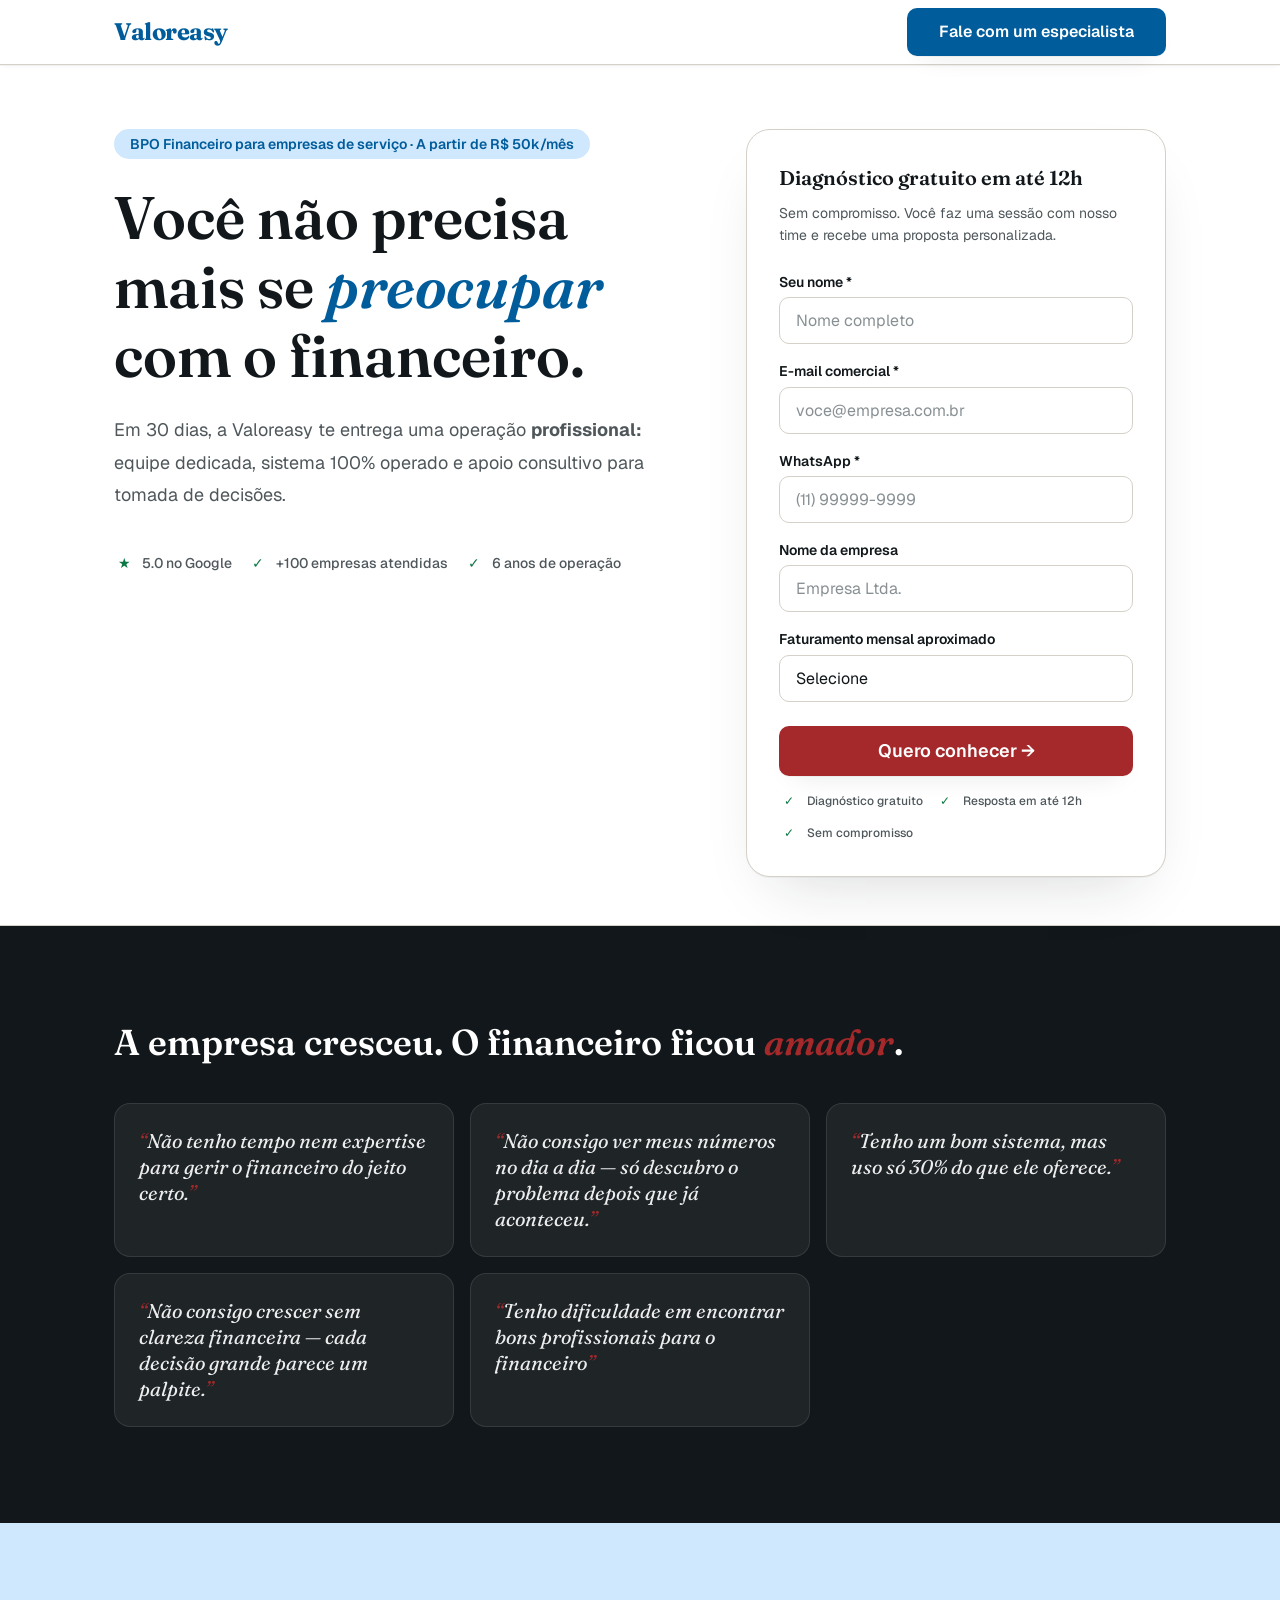
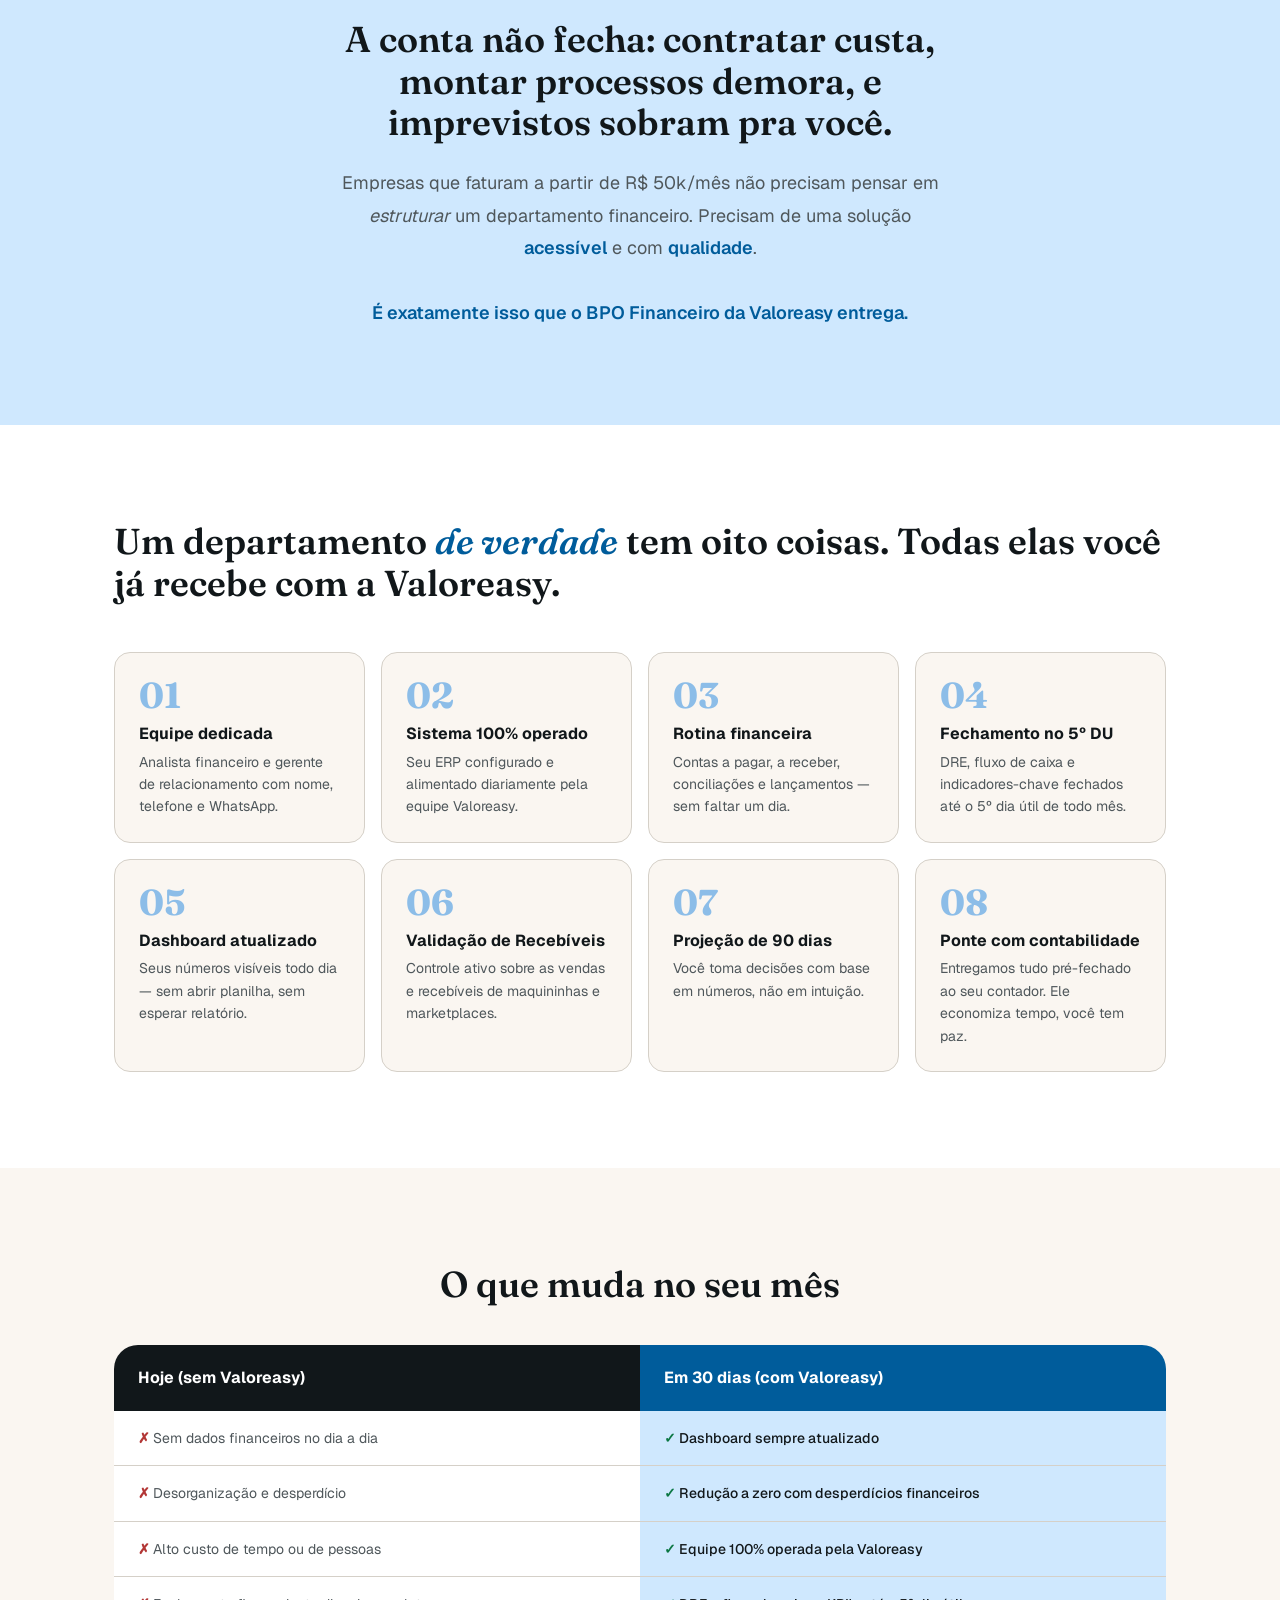
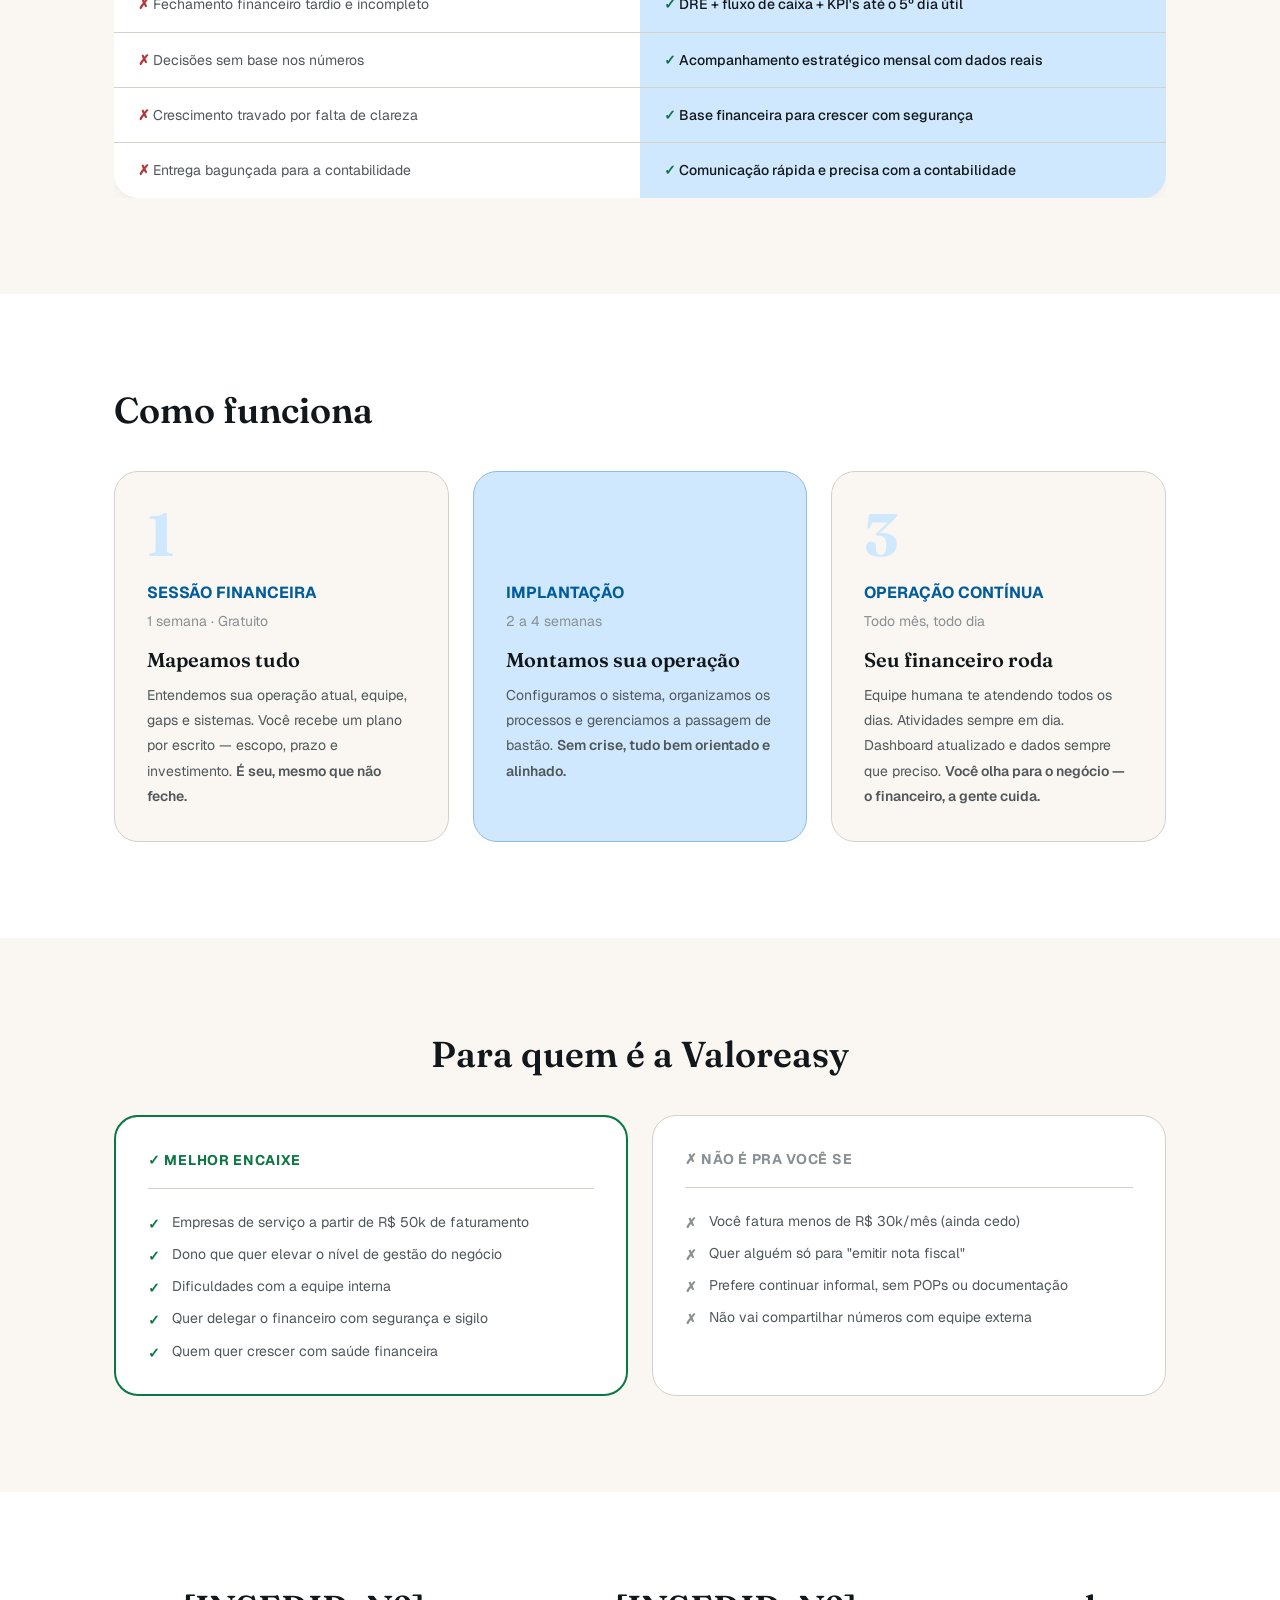
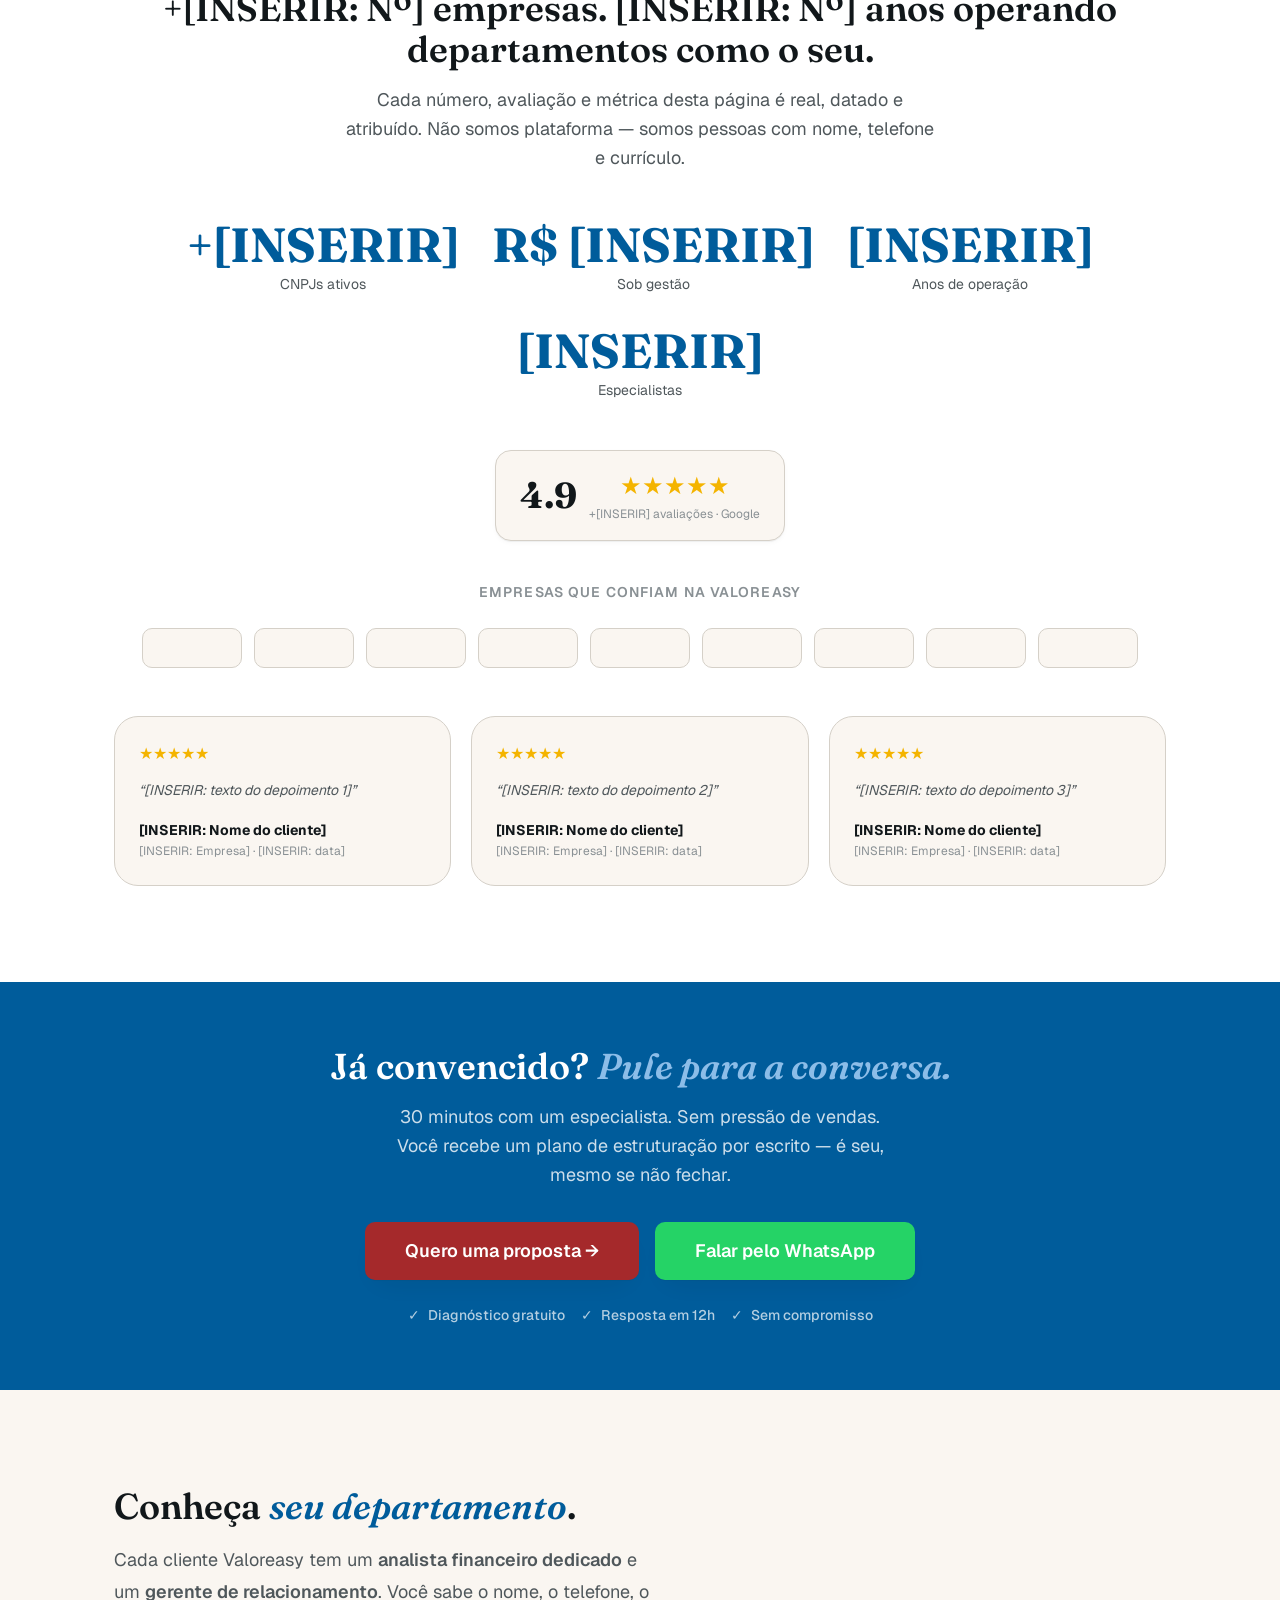
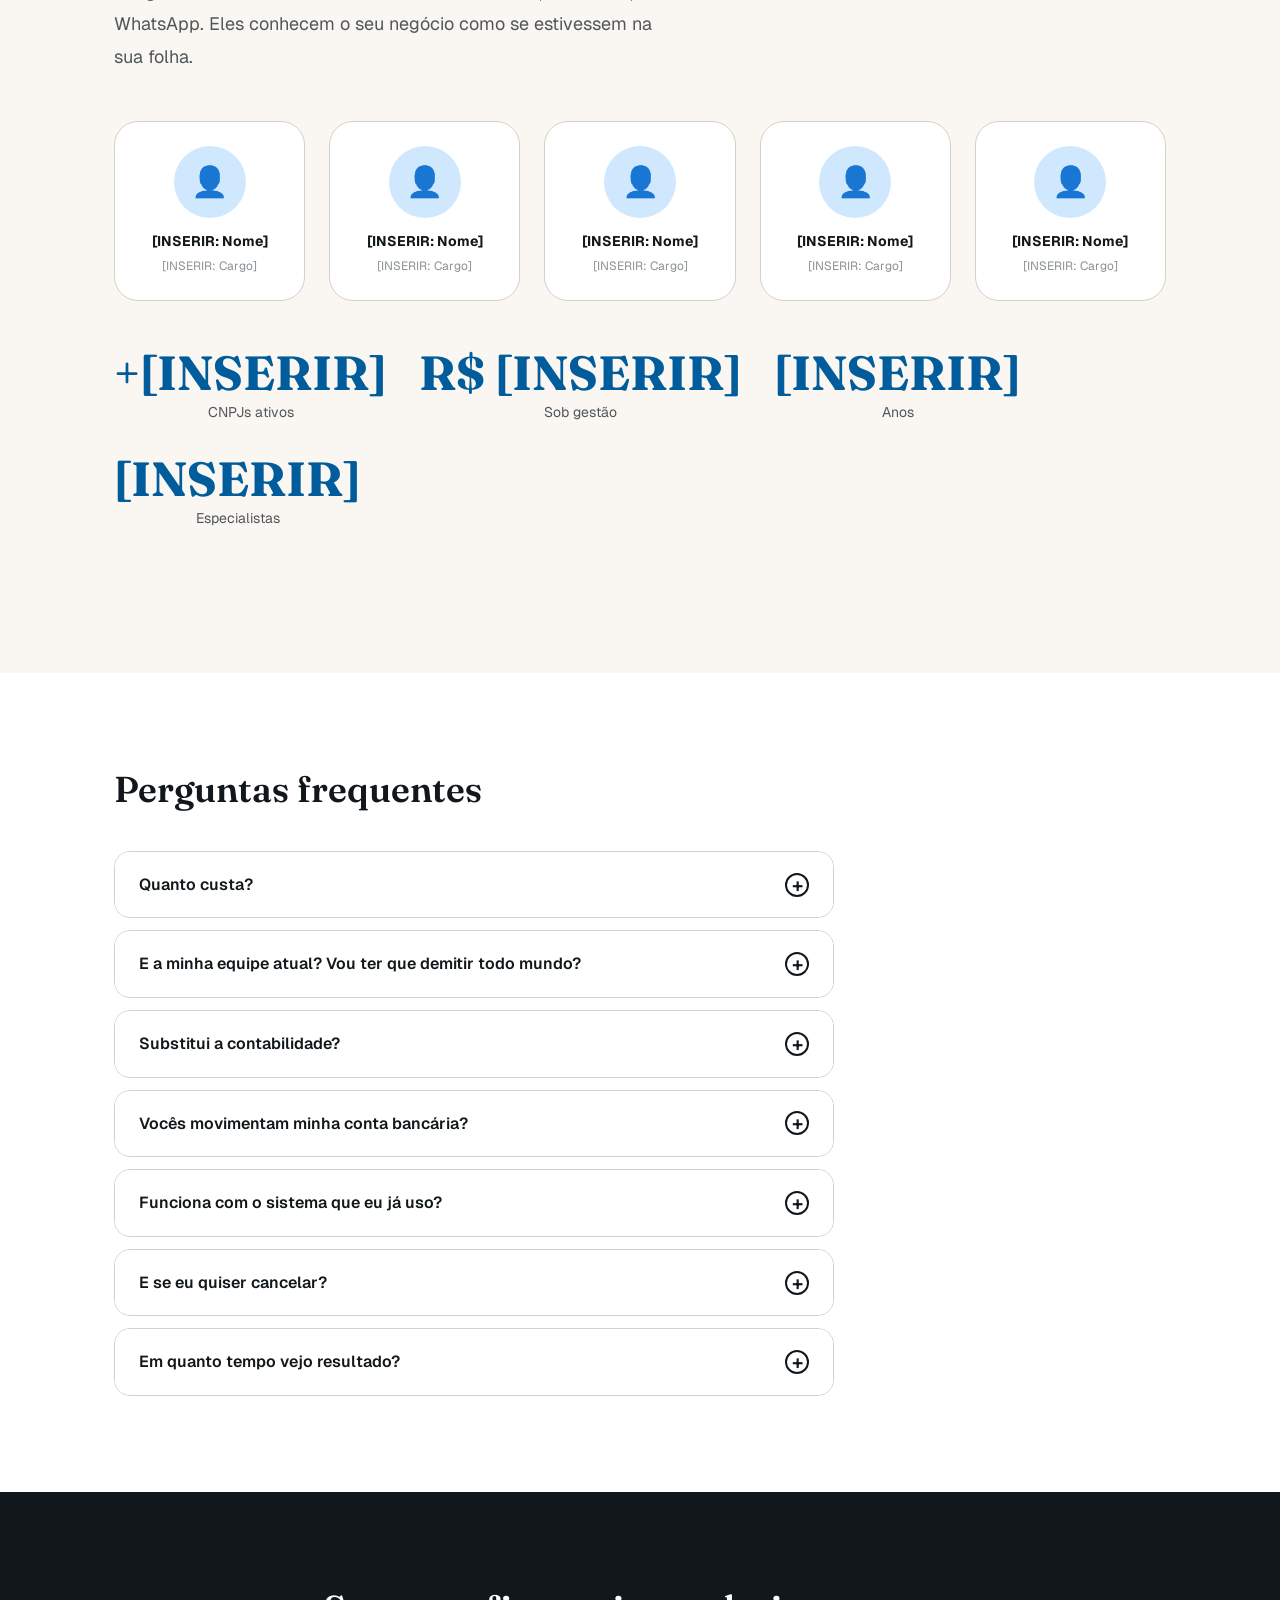
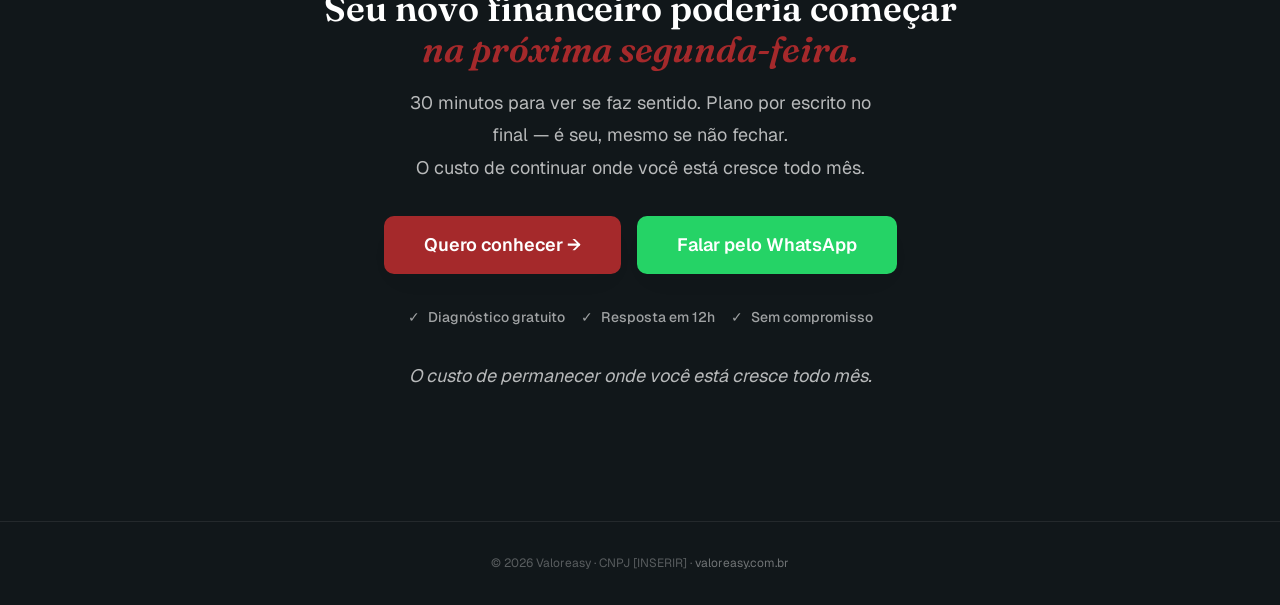
==== commit 75e3090a: "content: ajustes de copy na LP e atualização do diário de bordo - Hero: novo título, headline e subt" ====
--- a/lp/index.html
+++ b/lp/index.html
@@ -3,12 +3,12 @@
 <head>
   <meta charset="UTF-8">
   <meta name="viewport" content="width=device-width, initial-scale=1.0">
-  <title>Departamento Financeiro de Verdade — Valoreasy</title>
-  <meta name="description" content="Em 30 dias, a Valoreasy entrega o departamento financeiro que sua empresa levaria 2 anos para montar. Especializado, profissional e do seu tamanho.">
+  <title>Financeiro em 30 dias — Valoreasy</title>
+  <meta name="description" content="Em 30 dias, a Valoreasy entrega o departamento financeiro que sua empresa levaria 2 anos para montar. Especializado, profissional e do tamanho certo pra você.">
 
   <!-- Open Graph -->
-  <meta property="og:title" content="Departamento Financeiro de Verdade — Valoreasy">
-  <meta property="og:description" content="Você não precisa contratar um departamento financeiro. Você já tem um — pronto, profissional e do seu tamanho.">
+  <meta property="og:title" content="Financeiro em 30 dias — Valoreasy">
+  <meta property="og:description" content="Você não precisa contratar um departamento financeiro. Você já tem um — pronto, profissional e do tamanho certo pra você.">
   <meta property="og:type" content="website">
   <meta property="og:url" content="https://lp.valoreasy.com.br">
 
@@ -38,7 +38,7 @@
   <div class="container">
     <div class="header-inner">
       <a href="#hero" class="logo">Valoreasy</a>
-      <a href="#hero-form" class="btn btn--primary header-cta">Quero meu diagnóstico gratuito</a>
+      <a href="#hero-form" class="btn btn--primary header-cta">Fale com um especialista </a>
     </div>
   </div>
 </header>
@@ -53,22 +53,21 @@
 
       <!-- Lado esquerdo: headline + sub -->
       <div>
-        <span class="hero-tag">Para empresas de serviço · R$ 50k–500k/mês</span>
+        <span class="hero-tag">BPO Financeiro para empresas de serviço · A partir de R$ 50k/mês</span>
 
         <h1 class="hero-headline">
-          Você não precisa <em>contratar</em> um departamento financeiro.<br>
-          Você já tem um — pronto, profissional e do seu tamanho.
+          Você não precisa mais se <em>preocupar</em> com o financeiro.<br>
         </h1>
 
         <p class="hero-sub">
-          Em 30 dias, a Valoreasy entrega o departamento financeiro que sua empresa levaria 2 anos para montar:
-          equipe especializada, sistema 100% operado, fechamento no 5º dia útil e reunião estratégica mensal.
+          Em 30 dias, a Valoreasy te entrega uma operação <b>profissional:</b>
+          equipe dedicada, sistema 100% operado e apoio consultivo para tomada de decisões.
         </p>
 
         <div class="selos">
           <div class="selo">
             <span class="selo__icon">★</span>
-            4.9 no Google
+            5.0 no Google
           </div>
           <div class="selo">
             <span class="selo__icon">✓</span>
@@ -76,7 +75,7 @@
           </div>
           <div class="selo">
             <span class="selo__icon">✓</span>
-            9 anos de operação
+            6 anos de operação
           </div>
         </div>
       </div>
@@ -84,8 +83,8 @@
       <!-- Lado direito: formulário -->
       <div id="hero-form">
         <div class="hero-form-card">
-          <p class="form-title">Diagnóstico gratuito em até 4h</p>
-          <p class="form-subtitle">Sem compromisso. Você recebe um plano por escrito.</p>
+          <p class="form-title">Diagnóstico gratuito em até 12h</p>
+          <p class="form-subtitle">Sem compromisso. Você faz uma sessão com nosso time e recebe uma proposta personalizada.</p>
 
           <form id="lp-form" novalidate>
             <div class="form-group">
@@ -116,7 +115,7 @@
             </div>
 
             <button type="submit" class="btn btn--accent form-submit-btn">
-              Quero conhecer meu departamento →
+              Quero conhecer →
             </button>
           </form>
 
@@ -124,7 +123,7 @@
             <div class="form-sucesso">
               <div class="form-sucesso__icon">✅</div>
               <p class="form-sucesso__title">Recebemos seu pedido!</p>
-              <p>Nossa equipe entra em contato em até 4 horas com seu diagnóstico personalizado.</p>
+              <p>Nossa equipe entra em contato em até 12 horas com seu diagnóstico personalizado.</p>
             </div>
           </div>
 
@@ -137,7 +136,7 @@
               <span class="selo__icon">✓</span> Diagnóstico gratuito
             </div>
             <div class="selo">
-              <span class="selo__icon">✓</span> Resposta em 4h
+              <span class="selo__icon">✓</span> Resposta em até 12h
             </div>
             <div class="selo">
               <span class="selo__icon">✓</span> Sem compromisso
@@ -156,23 +155,23 @@
      ============================================================ -->
 <section id="bloco-dor">
   <div class="container">
-    <h2>A operação cresceu. O financeiro ficou <em>amador</em>.</h2>
+    <h2>A empresa cresceu. O financeiro ficou <em>amador</em>.</h2>
     <div class="dor-grid" style="margin-top: 2.5rem;">
 
+      <div class="dor-item">
+        <p class="dor-item__quote">Não tenho tempo nem expertise para gerir o financeiro do jeito certo.</p>
+      </div>
       <div class="dor-item">
         <p class="dor-item__quote">Não consigo ver meus números no dia a dia — só descubro o problema depois que já aconteceu.</p>
       </div>
       <div class="dor-item">
-        <p class="dor-item__quote">Pago R$ 8–12k por mês para uma equipe que ainda preciso supervisionar.</p>
-      </div>
-      <div class="dor-item">
         <p class="dor-item__quote">Tenho um bom sistema, mas uso só 30% do que ele oferece.</p>
       </div>
       <div class="dor-item">
         <p class="dor-item__quote">Não consigo crescer sem clareza financeira — cada decisão grande parece um palpite.</p>
       </div>
       <div class="dor-item">
-        <p class="dor-item__quote">Não tenho tempo nem expertise para gerir o financeiro do jeito certo.</p>
+        <p class="dor-item__quote">Tenho dificuldade em encontrar bons profissionais para o financeiro</p>
       </div>
 
     </div>
@@ -185,12 +184,12 @@
      ============================================================ -->
 <section id="bloco-virada">
   <div class="container container--narrow text-center">
-    <h2>A conta não fecha: contratar custa, montar demora, gerir sobra pra você.</h2>
+    <h2>A conta não fecha: contratar custa, montar processos demora, e imprevistos sobram pra você.</h2>
     <p style="margin-top: 1.5rem;">
-      Empresas entre R$ 50k e R$ 500k/mês não precisam <em>construir</em> um departamento financeiro.
-      Precisam de um <strong>já pronto</strong>, fora da folha, mas dentro da operação.
+      Empresas que faturam a partir de R$ 50k/mês não precisam pensar em <em>estruturar</em> um departamento financeiro.
+      Precisam de uma solução <strong>acessível</strong> e com <strong>qualidade</strong>.
       <br><br>
-      <strong>É exatamente isso que a Valoreasy entrega.</strong>
+      <strong>É exatamente isso que o BPO Financeiro da Valoreasy entrega.</strong>
     </p>
   </div>
 </section>
@@ -202,7 +201,7 @@
 <section id="bloco-dentro">
   <div class="container">
     <div class="dentro-header">
-      <h2>Um departamento <em>de verdade</em> tem oito coisas. As oito vêm com a Valoreasy.</h2>
+      <h2>Um departamento <em>de verdade</em> tem oito coisas. Todas elas você já recebe com a Valoreasy.</h2>
     </div>
 
     <div class="dentro-grid">
@@ -224,17 +223,17 @@
       <div class="dentro-item">
         <div class="dentro-item__num">04</div>
         <div class="dentro-item__title">Fechamento no 5º DU</div>
-        <div class="dentro-item__desc">DRE, fluxo de caixa e balanço fechados até o 5º dia útil de todo mês.</div>
+        <div class="dentro-item__desc">DRE, fluxo de caixa e indicadores-chave fechados até o 5º dia útil de todo mês.</div>
       </div>
       <div class="dentro-item">
         <div class="dentro-item__num">05</div>
-        <div class="dentro-item__title">Dashboard diário</div>
+        <div class="dentro-item__title">Dashboard atualizado</div>
         <div class="dentro-item__desc">Seus números visíveis todo dia — sem abrir planilha, sem esperar relatório.</div>
       </div>
       <div class="dentro-item">
         <div class="dentro-item__num">06</div>
-        <div class="dentro-item__title">Cobrança ativa</div>
-        <div class="dentro-item__desc">Follow-up automatizado + humano para inadimplentes. Menos perda, mais caixa.</div>
+        <div class="dentro-item__title">Validação de Recebíveis</div>
+        <div class="dentro-item__desc">Controle ativo sobre as vendas e recebíveis de maquininhas e marketplaces.</div>
       </div>
       <div class="dentro-item">
         <div class="dentro-item__num">07</div>
@@ -269,31 +268,23 @@
         <tbody>
           <tr>
             <td>Sem dados financeiros no dia a dia</td>
-            <td>Dashboard atualizado todo dia</td>
+            <td>Dashboard sempre atualizado</td>
           </tr>
           <tr>
-            <td>Equipe interna cara e que você precisa gerir</td>
-            <td>Equipe especializada externa, sem encargo</td>
+            <td>Desorganização e desperdício</td>
+            <td>Redução a zero com desperdícios financeiros</td>
           </tr>
           <tr>
-            <td>Sistema subutilizado (30% do potencial)</td>
-            <td>ERP 100% operado pela equipe Valoreasy</td>
+            <td>Alto custo de tempo ou de pessoas</td>
+            <td>Equipe 100% operada pela Valoreasy</td>
           </tr>
           <tr>
             <td>Fechamento financeiro tardio e incompleto</td>
-            <td>DRE + fluxo de caixa até o 5º dia útil</td>
-          </tr>
-          <tr>
-            <td>Cobrança reativa — cliente some, você não sabe</td>
-            <td>Cobrança ativa: automatizada + acompanhamento humano</td>
-          </tr>
-          <tr>
-            <td>Gestão de caixa baseada em intuição</td>
-            <td>Projeção de 90 dias atualizada mensalmente</td>
+            <td>DRE + fluxo de caixa + KPI's até o 5º dia útil</td>
           </tr>
           <tr>
             <td>Decisões sem base nos números</td>
-            <td>Reunião estratégica mensal com dados reais</td>
+            <td>Acompanhamento estratégico mensal com dados reais</td>
           </tr>
           <tr>
             <td>Crescimento travado por falta de clareza</td>
@@ -301,7 +292,7 @@
           </tr>
           <tr>
             <td>Entrega bagunçada para a contabilidade</td>
-            <td>Handoff limpo e pré-fechado todo mês</td>
+            <td>Comunicação rápida e precisa com a contabilidade</td>
           </tr>
         </tbody>
       </table>
@@ -321,7 +312,7 @@
 
       <div class="fase-card">
         <div class="fase-card__num">1</div>
-        <div class="fase-card__titulo">DIAGNÓSTICO</div>
+        <div class="fase-card__titulo">SESSÃO FINANCEIRA</div>
         <div class="fase-card__prazo">1 semana · Gratuito</div>
         <h3>Mapeamos tudo</h3>
         <p>
@@ -335,11 +326,10 @@
         <div class="fase-card__num">2</div>
         <div class="fase-card__titulo">IMPLANTAÇÃO</div>
         <div class="fase-card__prazo">2 a 4 semanas</div>
-        <h3>Montamos seu departamento</h3>
+        <h3>Montamos sua operação</h3>
         <p>
-          Configuramos o sistema, padronizamos os POPs e gerenciamos a transição
-          da sua equipe atual — realocação, redirecionamento ou saída planejada.
-          Você decide.
+          Configuramos o sistema, organizamos os processos e gerenciamos a passagem de bastão. 
+          <strong>Sem crise, tudo bem orientado e alinhado.</strong>
         </p>
       </div>
 
@@ -347,11 +337,12 @@
         <div class="fase-card__num">3</div>
         <div class="fase-card__titulo">OPERAÇÃO CONTÍNUA</div>
         <div class="fase-card__prazo">Todo mês, todo dia</div>
-        <h3>Seu departamento roda</h3>
+        <h3>Seu financeiro roda</h3>
         <p>
-          Dashboard diário, fechamento até o 5º DU,
-          reunião estratégica mensal de 60 minutos.
-          Você olha para o negócio — o financeiro, a gente cuida.
+          Equipe humana te atendendo todos os dias.
+          Atividades sempre em dia.
+          Dashboard atualizado e dados sempre que preciso.
+          <strong>Você olha para o negócio — o financeiro, a gente cuida.</strong>
         </p>
       </div>
 
@@ -372,11 +363,11 @@
       <div class="para-quem-card para-quem-card--sim">
         <div class="para-quem-card__header">✓ Melhor encaixe</div>
         <ul class="para-quem-list">
-          <li>Empresas de serviço com R$ 50k–500k/mês de faturamento</li>
-          <li>Dono que quer decidir por dados, não por intuição</li>
-          <li>Operação onde a equipe interna não escala mais</li>
-          <li>Quem está pronto para profissionalizar, não apenas delegar invoice</li>
-          <li>Quem quer crescer com base financeira sólida</li>
+          <li>Empresas de serviço a partir de R$ 50k de faturamento</li>
+          <li>Dono que quer elevar o nível de gestão do negócio</li>
+          <li>Dificuldades com a equipe interna</li>
+          <li>Quer delegar o financeiro com segurança e sigilo</li>
+          <li>Quem quer crescer com saúde financeira</li>
         </ul>
       </div>
 
@@ -493,11 +484,11 @@
     <h2>Já convencido? <em>Pule para a conversa.</em></h2>
     <p>
       30 minutos com um especialista. Sem pressão de vendas.
-      Você recebe um plano de diagnóstico por escrito — é seu, mesmo se não fechar.
+      Você recebe um plano de estruturação por escrito — é seu, mesmo se não fechar.
     </p>
 
     <div class="cta-mid-btns">
-      <a href="#hero-form" class="btn btn--accent btn--lg">Quero meu diagnóstico →</a>
+      <a href="#hero-form" class="btn btn--accent btn--lg">Quero uma proposta →</a>
       <button class="btn btn--whatsapp btn--lg" onclick="abrirWhatsApp('cta-mid')">
         Falar pelo WhatsApp
       </button>
@@ -505,7 +496,7 @@
 
     <div class="selos cta-mid-selos">
       <div class="selo"><span>✓</span> Diagnóstico gratuito</div>
-      <div class="selo"><span>✓</span> Resposta em 4h</div>
+      <div class="selo"><span>✓</span> Resposta em 12h</div>
       <div class="selo"><span>✓</span> Sem compromisso</div>
     </div>
   </div>
@@ -645,7 +636,7 @@
         </button>
         <div class="faq-answer">
           <div class="faq-answer__inner">
-            Sim. Operamos os principais ERPs do mercado: Omie, Conta Azul, Bling, Granatum e Sankhya.
+            Sim. Operamos os principais ERPs do mercado: Omie, Conta Azul, Bling, Tiny e Granatum.
             Se você usa outro, avaliamos no diagnóstico. Se não usa nenhum, indicamos o melhor para o seu perfil.
           </div>
         </div>
@@ -687,14 +678,14 @@
      ============================================================ -->
 <section id="bloco-cta-final">
   <div class="container">
-    <h2>Seu departamento financeiro poderia estar operando <em>na próxima segunda-feira.</em></h2>
+    <h2>Seu novo financeiro poderia começar <em>na próxima segunda-feira.</em></h2>
     <p>
       30 minutos para ver se faz sentido. Plano por escrito no final — é seu, mesmo se não fechar.
       <br>O custo de continuar onde você está cresce todo mês.
     </p>
 
     <div class="cta-final-btns">
-      <a href="#hero-form" class="btn btn--accent btn--lg">Quero meu diagnóstico gratuito →</a>
+      <a href="#hero-form" class="btn btn--accent btn--lg">Quero conhecer →</a>
       <button class="btn btn--whatsapp btn--lg" onclick="abrirWhatsApp('cta-final')">
         Falar pelo WhatsApp
       </button>
@@ -702,7 +693,7 @@
 
     <div class="selos cta-final-selos">
       <div class="selo"><span>✓</span> Diagnóstico gratuito</div>
-      <div class="selo"><span>✓</span> Resposta em 4h</div>
+      <div class="selo"><span>✓</span> Resposta em 12h</div>
       <div class="selo"><span>✓</span> Sem compromisso</div>
     </div>
 
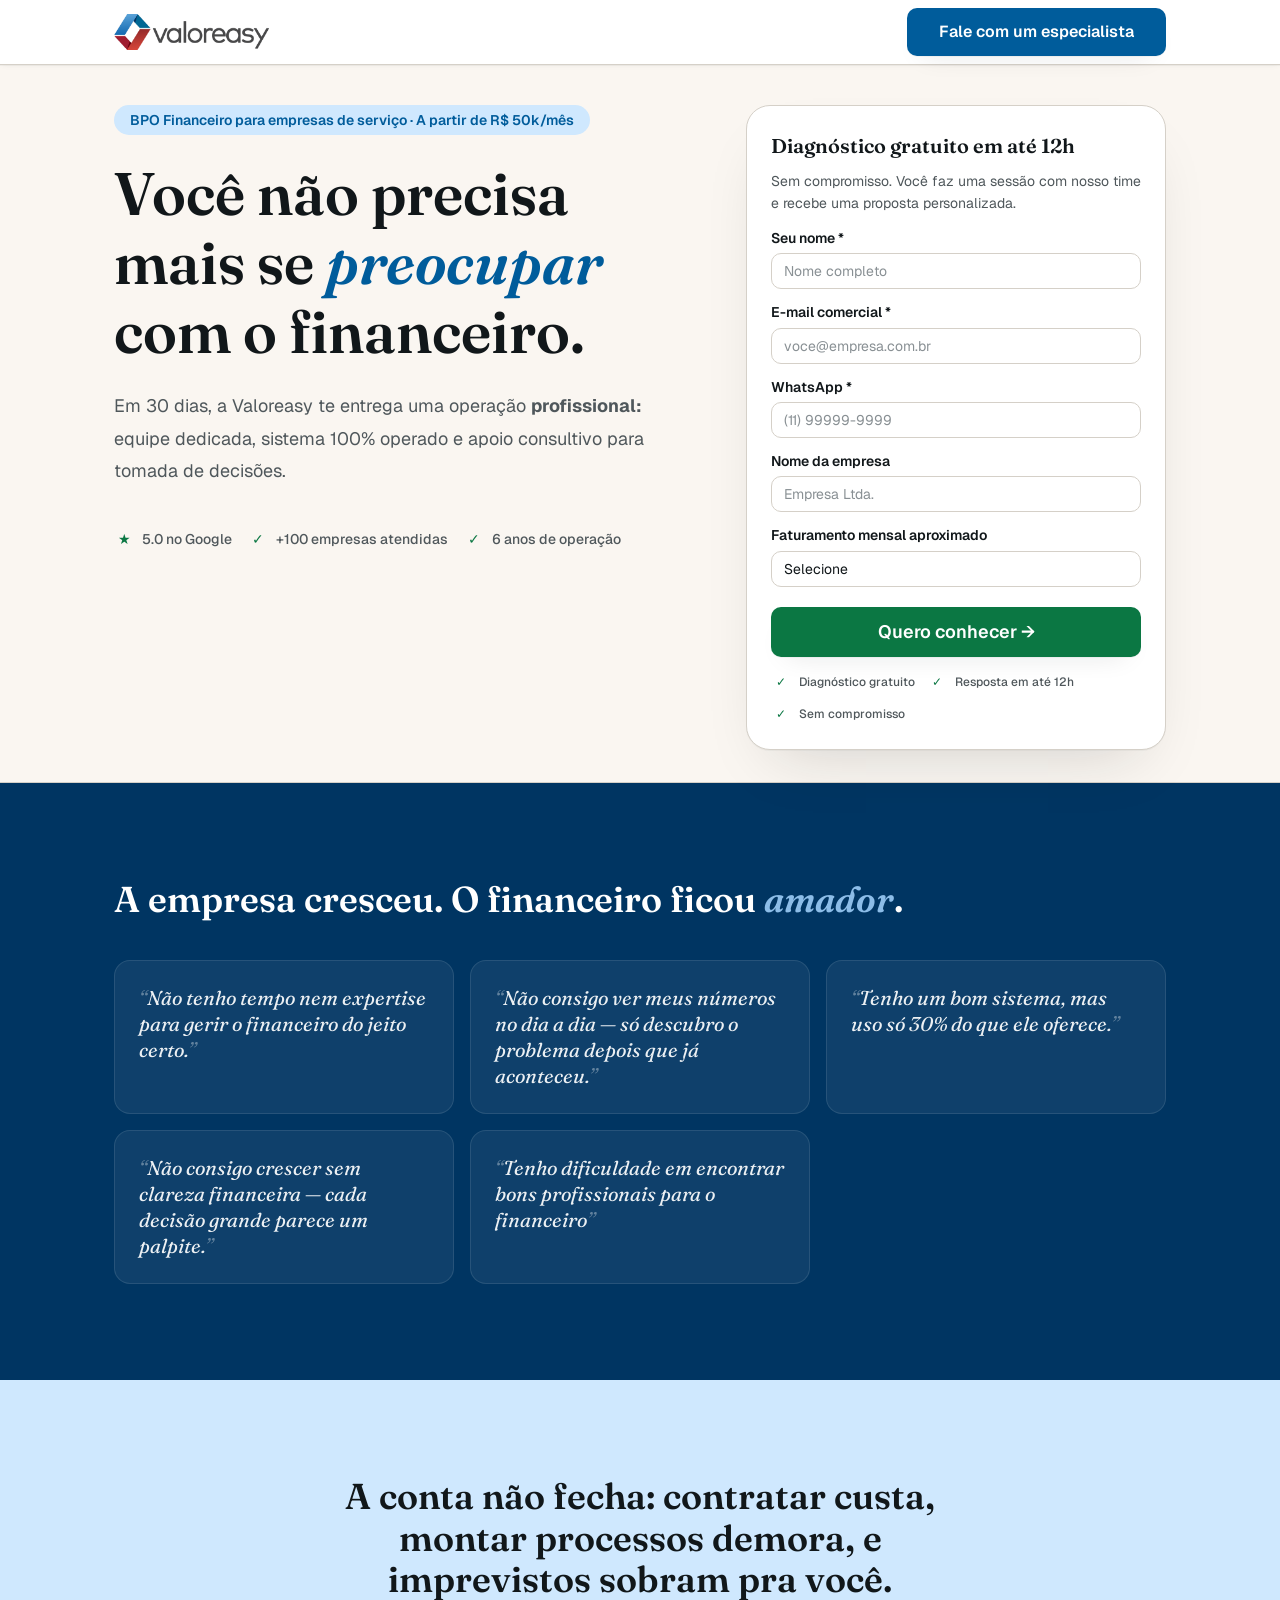
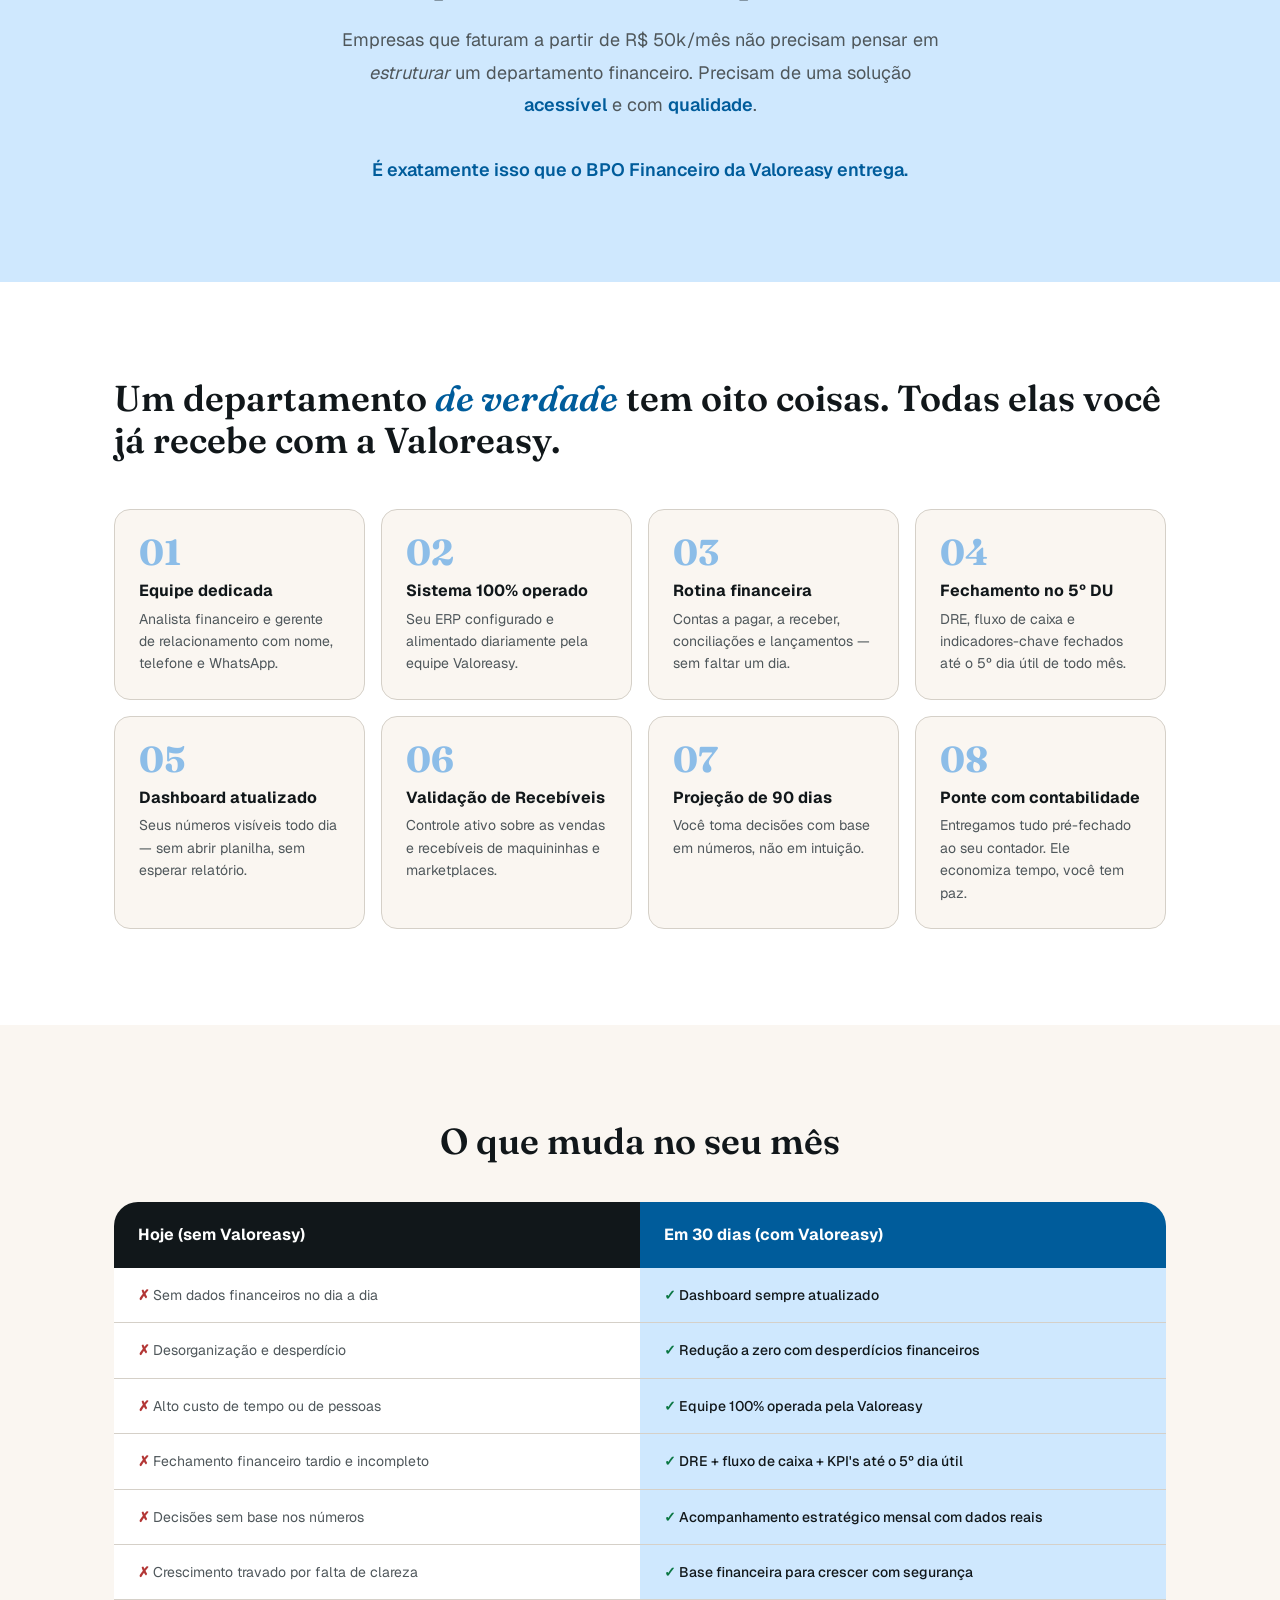
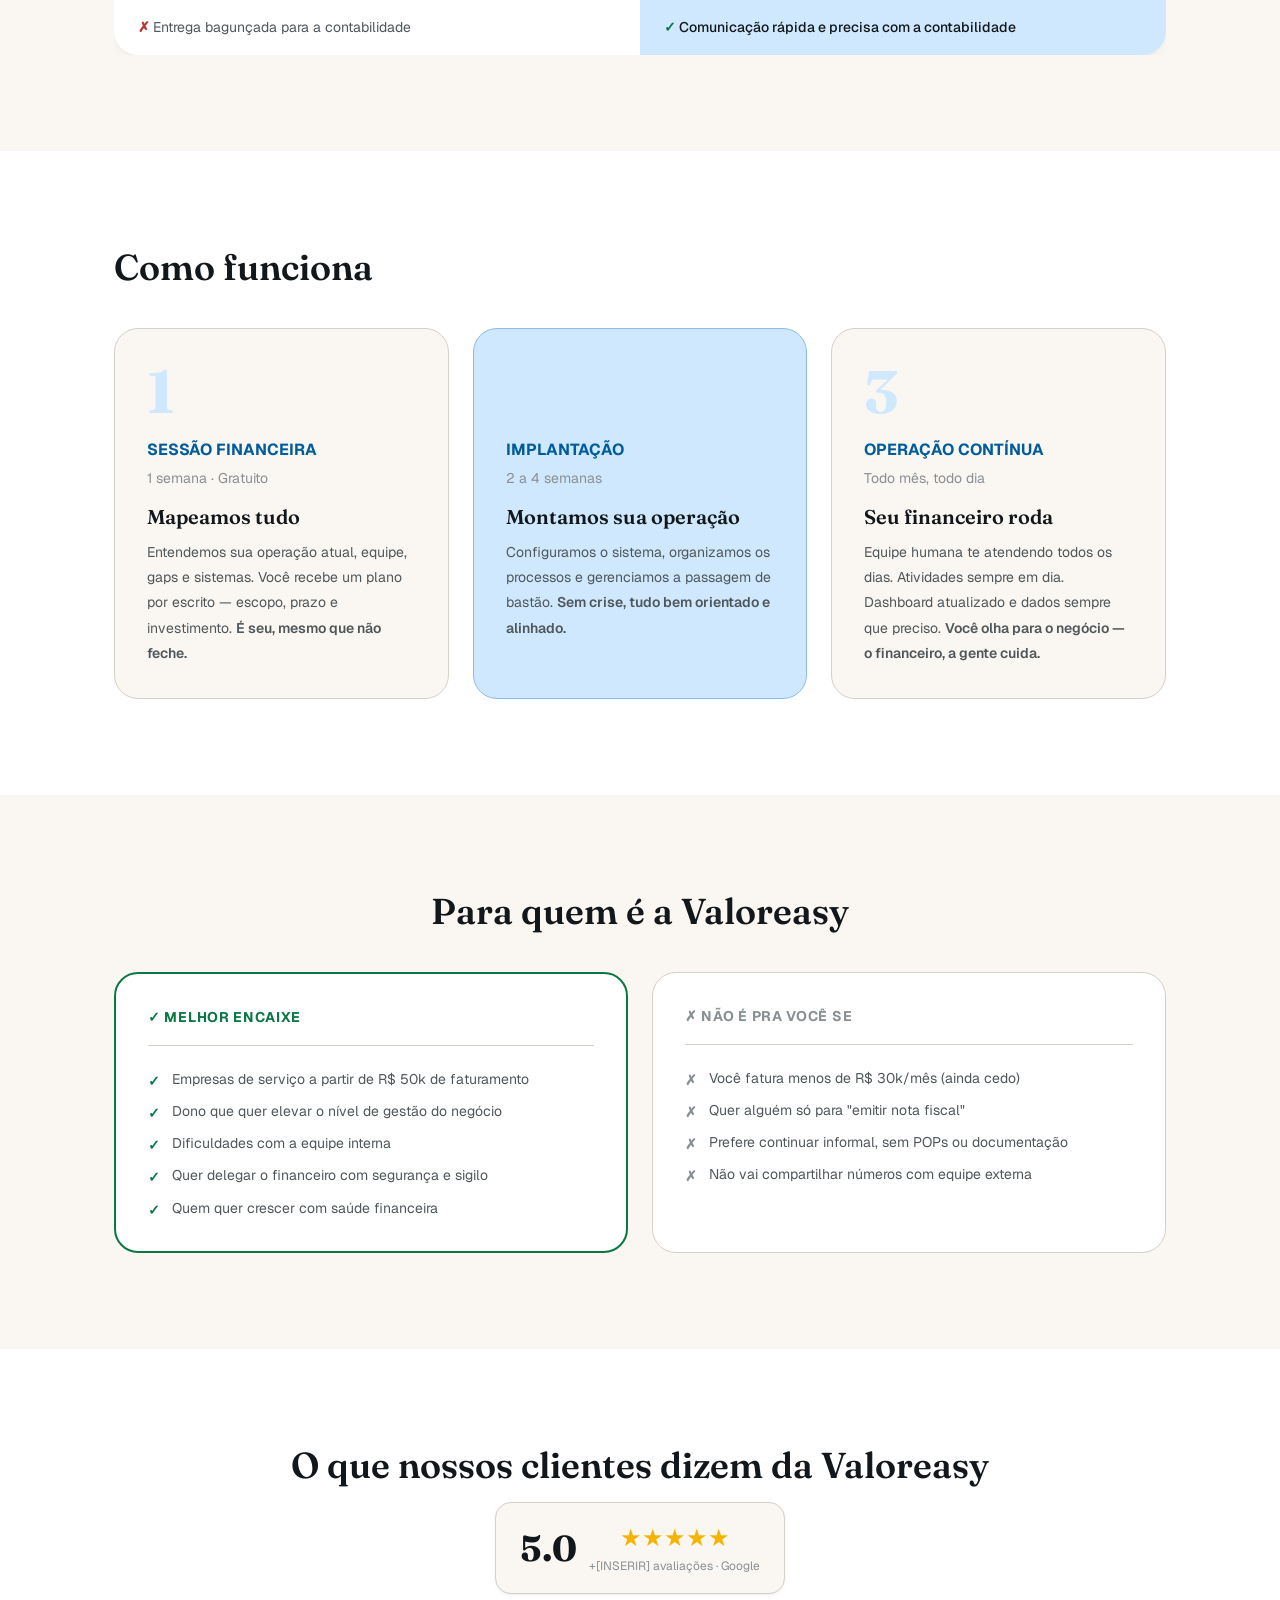
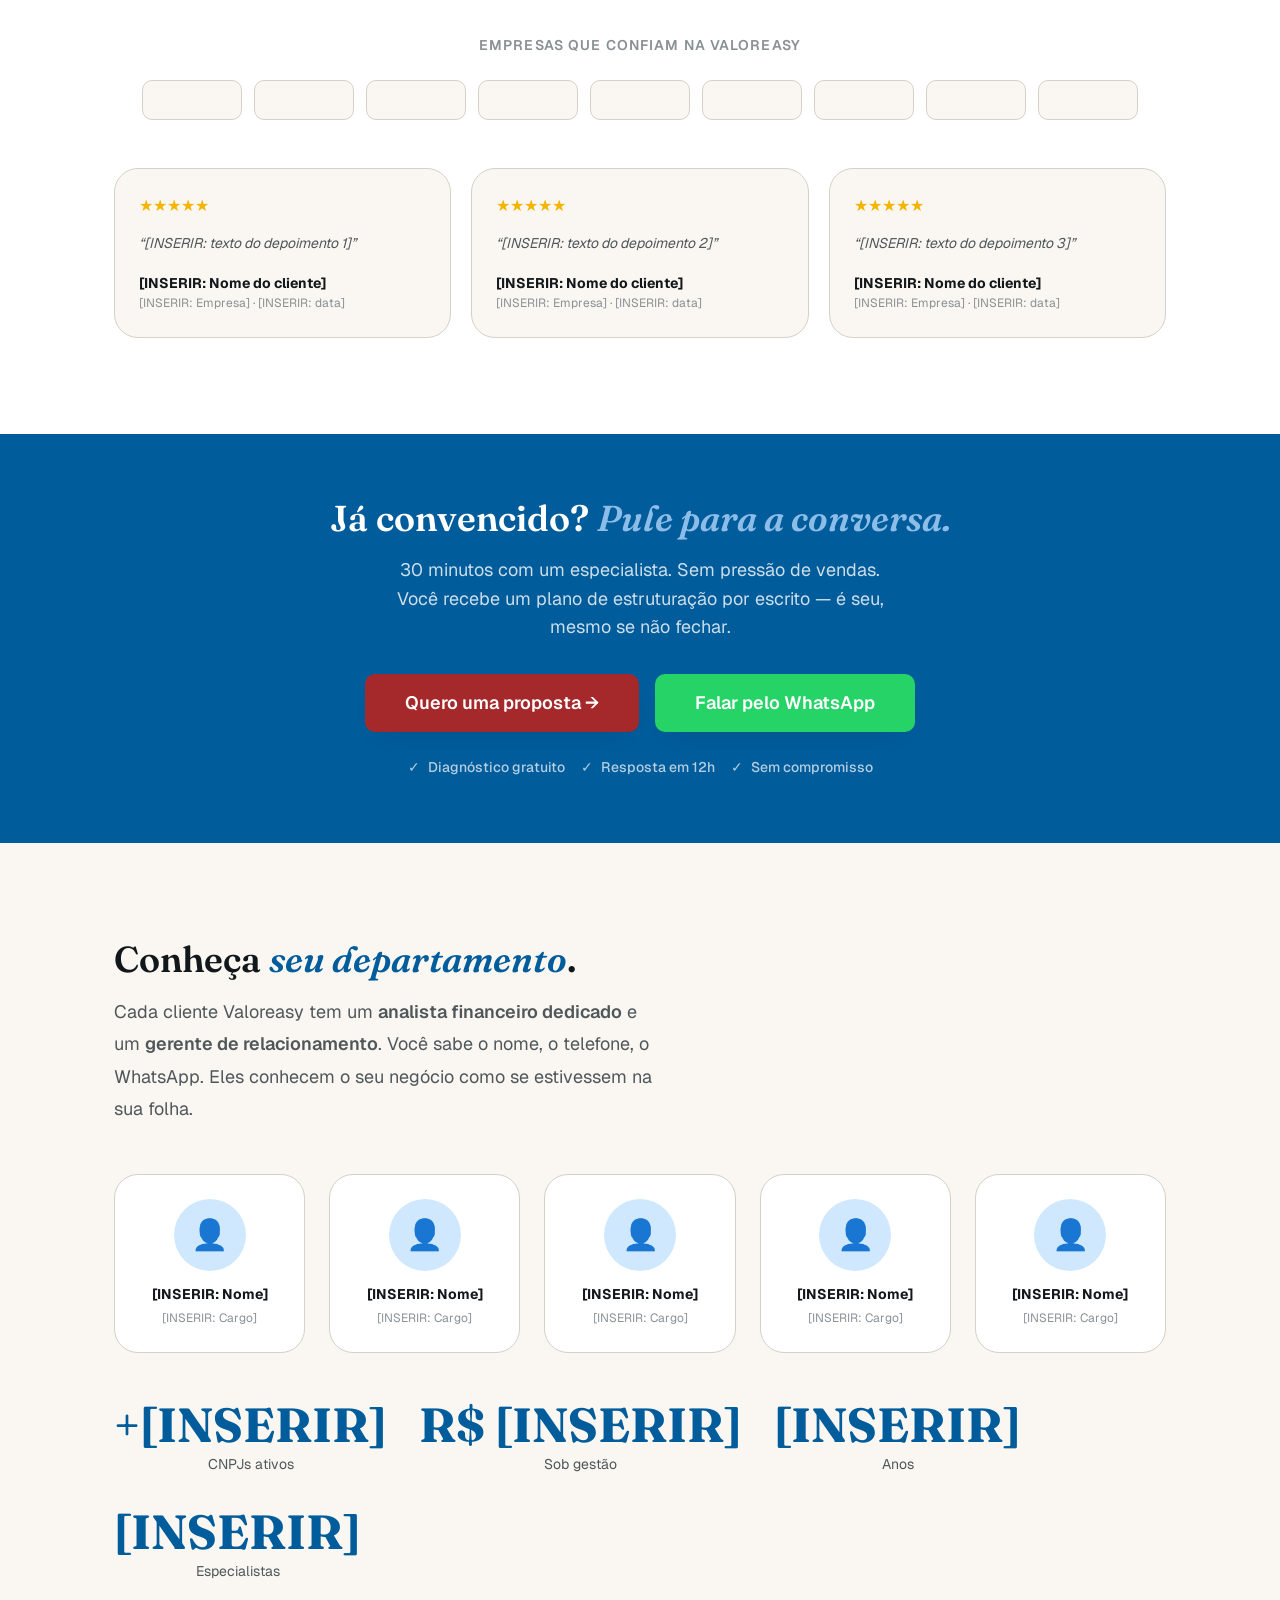
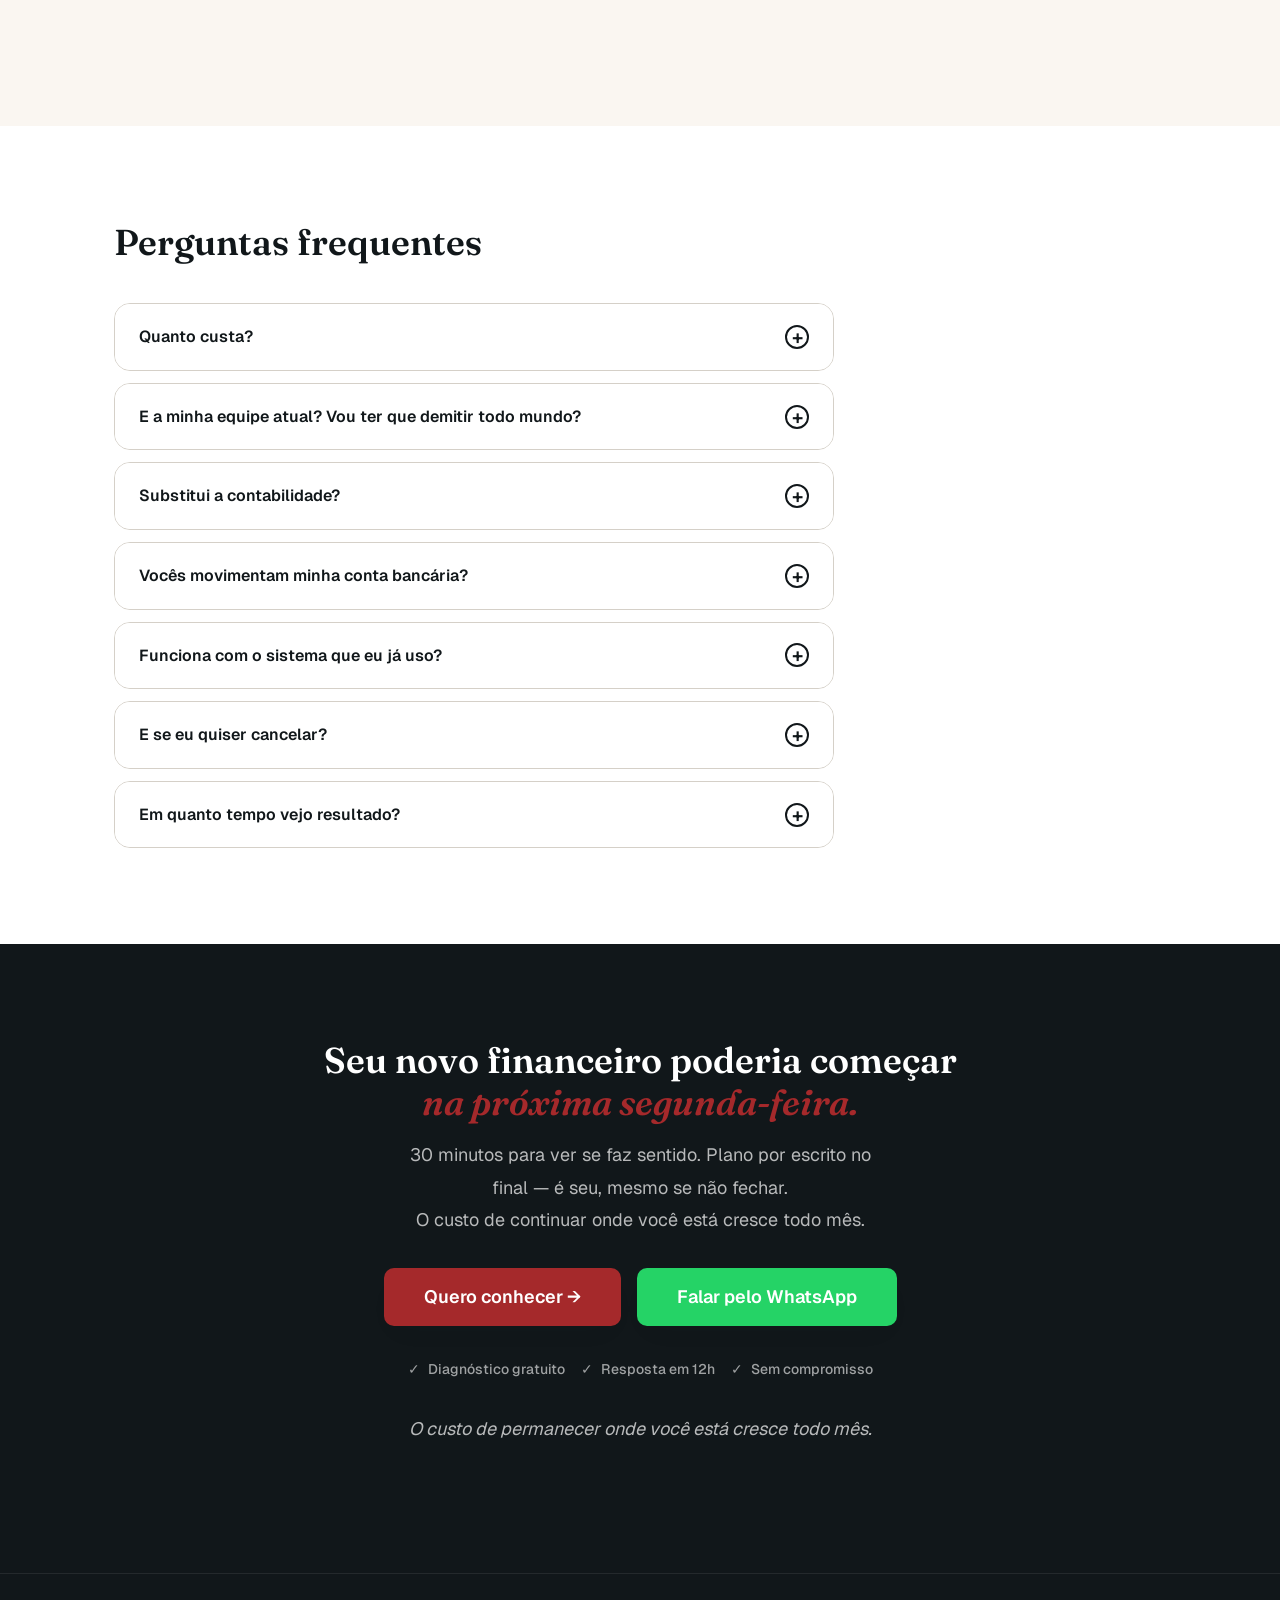
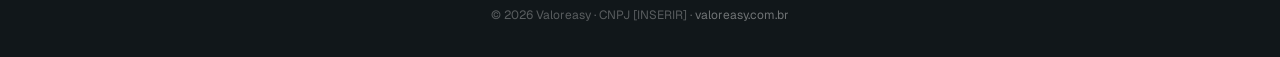
==== commit cbeff203: "style(lp): ajustes visuais bloco 01/02/08 + logo + assets - Hero: fundo off-white (--paper), padding" ====
--- a/lp/index.html
+++ b/lp/index.html
@@ -37,7 +37,9 @@
 <header class="site-header">
   <div class="container">
     <div class="header-inner">
-      <a href="#hero" class="logo">Valoreasy</a>
+      <a href="#hero" class="logo">
+        <img src="assets/logos/logo-valoreasy.png" alt="Valoreasy" height="36">
+      </a>
       <a href="#hero-form" class="btn btn--primary header-cta">Fale com um especialista </a>
     </div>
   </div>
@@ -114,7 +116,7 @@
               </select>
             </div>
 
-            <button type="submit" class="btn btn--accent form-submit-btn">
+            <button type="submit" class="btn btn--green form-submit-btn">
               Quero conhecer →
             </button>
           </form>
@@ -392,35 +394,11 @@
 <section id="bloco-autoridade">
   <div class="container">
 
-    <h2>+[INSERIR: Nº] empresas. [INSERIR: Nº] anos operando departamentos como o seu.</h2>
-    <p class="autoridade-sub">
-      Cada número, avaliação e métrica desta página é real, datado e atribuído.
-      Não somos plataforma — somos pessoas com nome, telefone e currículo.
-    </p>
-
-    <!-- Stats -->
-    <div class="autoridade-stats">
-      <div class="stat-item">
-        <div class="stat-num">+[INSERIR]</div>
-        <div class="stat-label">CNPJs ativos</div>
-      </div>
-      <div class="stat-item">
-        <div class="stat-num">R$ [INSERIR]</div>
-        <div class="stat-label">Sob gestão</div>
-      </div>
-      <div class="stat-item">
-        <div class="stat-num">[INSERIR]</div>
-        <div class="stat-label">Anos de operação</div>
-      </div>
-      <div class="stat-item">
-        <div class="stat-num">[INSERIR]</div>
-        <div class="stat-label">Especialistas</div>
-      </div>
-    </div>
+    <h2>O que nossos clientes dizem da Valoreasy</h2>
 
     <!-- Google badge -->
     <div class="google-badge">
-      <div class="google-badge__score">4.9</div>
+      <div class="google-badge__score">5.0</div>
       <div>
         <div class="google-badge__stars">★★★★★</div>
         <div class="google-badge__info">
--- a/lp/css/lp.css
+++ b/lp/css/lp.css
@@ -119,6 +119,18 @@
   transform: translateY(-1px);
 }
 
+.btn--green {
+  background: var(--good);
+  color: var(--white);
+  box-shadow: var(--shadow-md);
+}
+
+.btn--green:hover {
+  background: oklch(42% 0.12 155);
+  transform: translateY(-1px);
+  box-shadow: var(--shadow-lg);
+}
+
 .btn--whatsapp {
   background: #25D366;
   color: var(--white);
@@ -197,11 +209,15 @@
 }
 
 .logo {
-  font-family: var(--font-serif);
-  font-size: var(--text-xl);
-  font-weight: 700;
-  color: var(--brand);
-  letter-spacing: -0.02em;
+  display: flex;
+  align-items: center;
+  flex-shrink: 0;
+}
+
+.logo img {
+  height: 36px;
+  width: auto;
+  display: block;
 }
 
 .header-cta { display: none; }
@@ -215,8 +231,8 @@
    ============================================================ */
 
 #hero {
-  background: var(--white);
-  padding-block: var(--space-16) var(--space-12);
+  background: var(--paper);
+  padding-block: var(--space-10) var(--space-8);
   border-bottom: 1px solid var(--line);
 }
 
@@ -268,7 +284,7 @@
   background: var(--white);
   border: 1px solid var(--line);
   border-radius: var(--r-xl);
-  padding: var(--space-8);
+  padding: var(--space-6);
   box-shadow: var(--shadow-lg);
 }
 
@@ -283,11 +299,11 @@
 .form-subtitle {
   font-size: var(--text-sm);
   color: var(--ink-soft);
-  margin-bottom: var(--space-6);
+  margin-bottom: var(--space-3);
 }
 
 .form-group {
-  margin-bottom: var(--space-4);
+  margin-bottom: var(--space-3);
 }
 
 .form-group label {
@@ -301,11 +317,11 @@
 .form-group input,
 .form-group select {
   width: 100%;
-  padding: var(--space-3) var(--space-4);
+  padding: var(--space-2) var(--space-3);
   border: 1px solid var(--line);
   border-radius: var(--r-md);
   font-family: var(--font-sans);
-  font-size: var(--text-base);
+  font-size: var(--text-sm);
   color: var(--ink);
   background: var(--white);
   transition: border-color var(--duration) var(--ease);
@@ -368,7 +384,7 @@
    ============================================================ */
 
 #bloco-dor {
-  background: var(--ink);
+  background: var(--brand-deep);
   color: var(--white);
 }
 
@@ -378,7 +394,7 @@
 }
 
 #bloco-dor h2 em {
-  color: var(--accent);
+  color: var(--brand-soft);
   font-style: italic;
 }
 
@@ -411,8 +427,8 @@
   color: rgba(255,255,255,0.92);
 }
 
-.dor-item__quote::before { content: '\201C'; color: var(--accent); }
-.dor-item__quote::after  { content: '\201D'; color: var(--accent); }
+.dor-item__quote::before { content: '\201C'; color: rgba(255,255,255,0.35); }
+.dor-item__quote::after  { content: '\201D'; color: rgba(255,255,255,0.35); }
 
 /* ============================================================
    BLOCO 03 — VIRADA
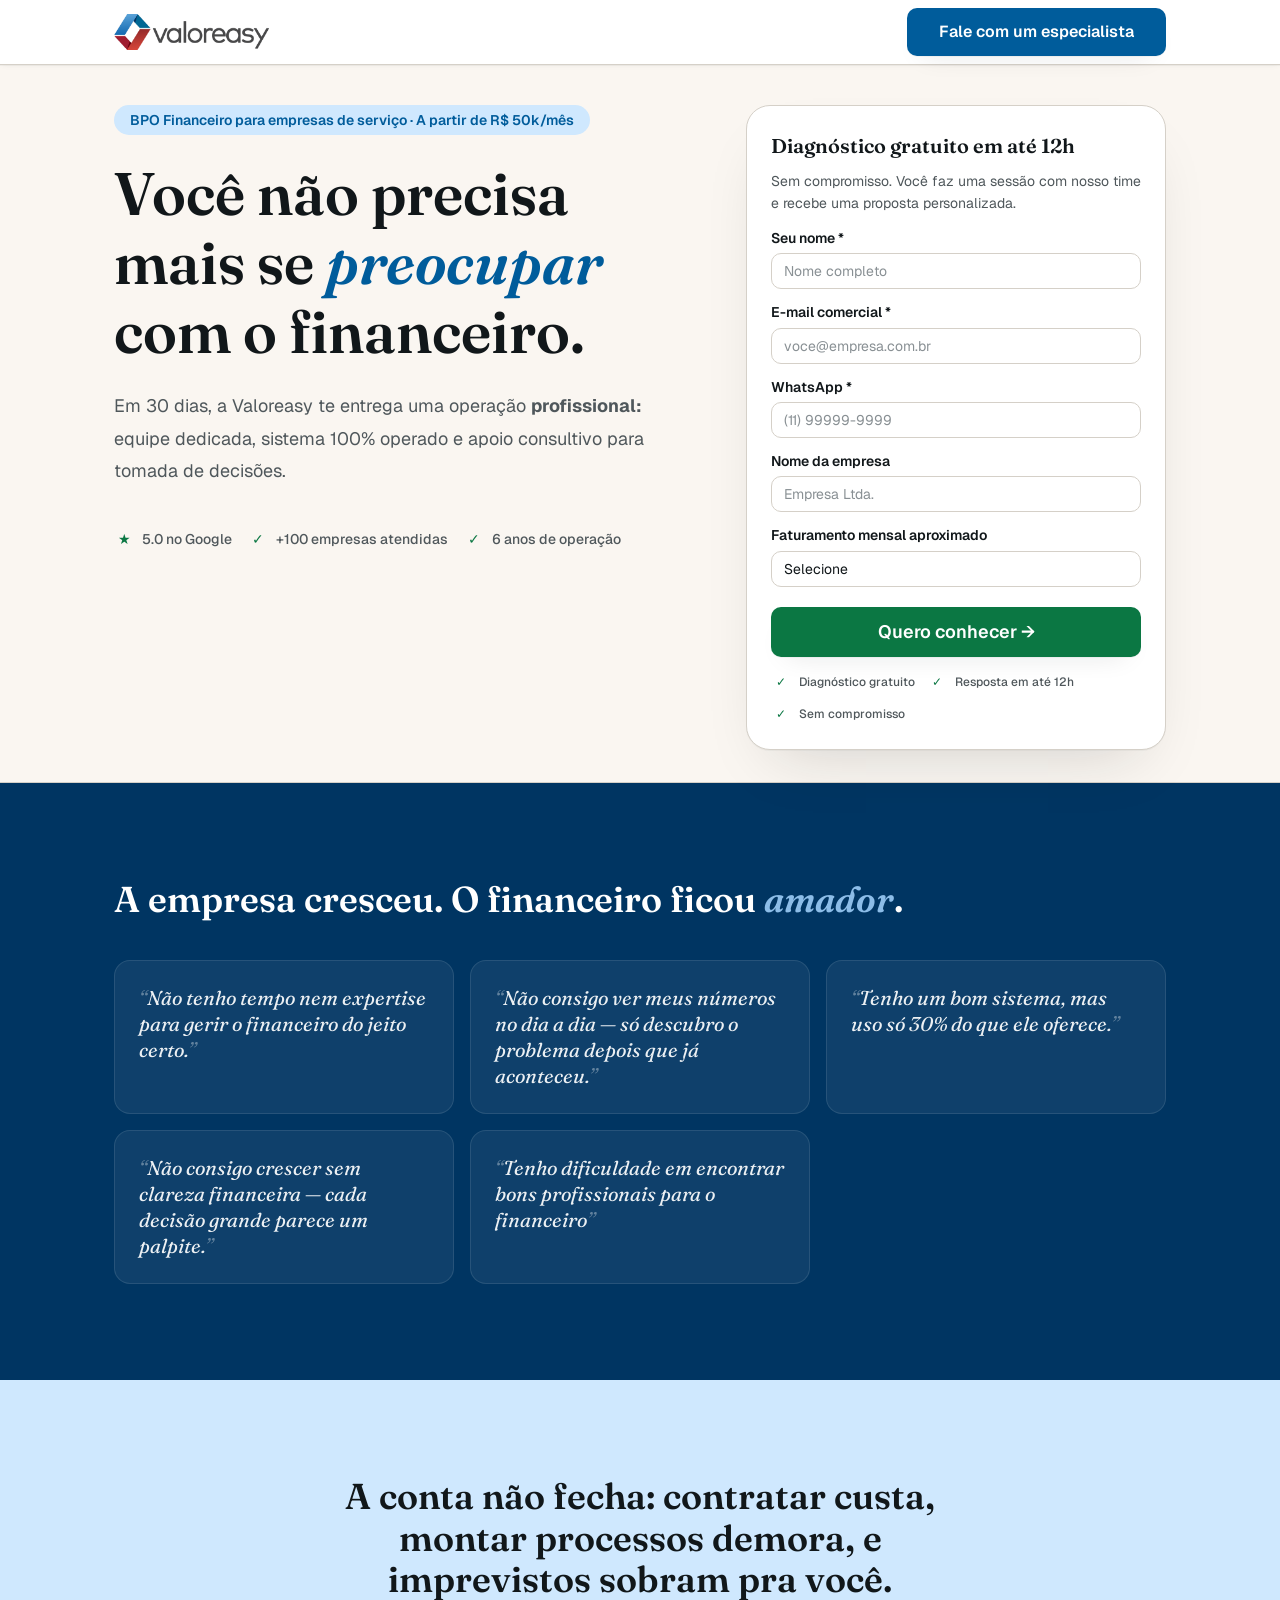
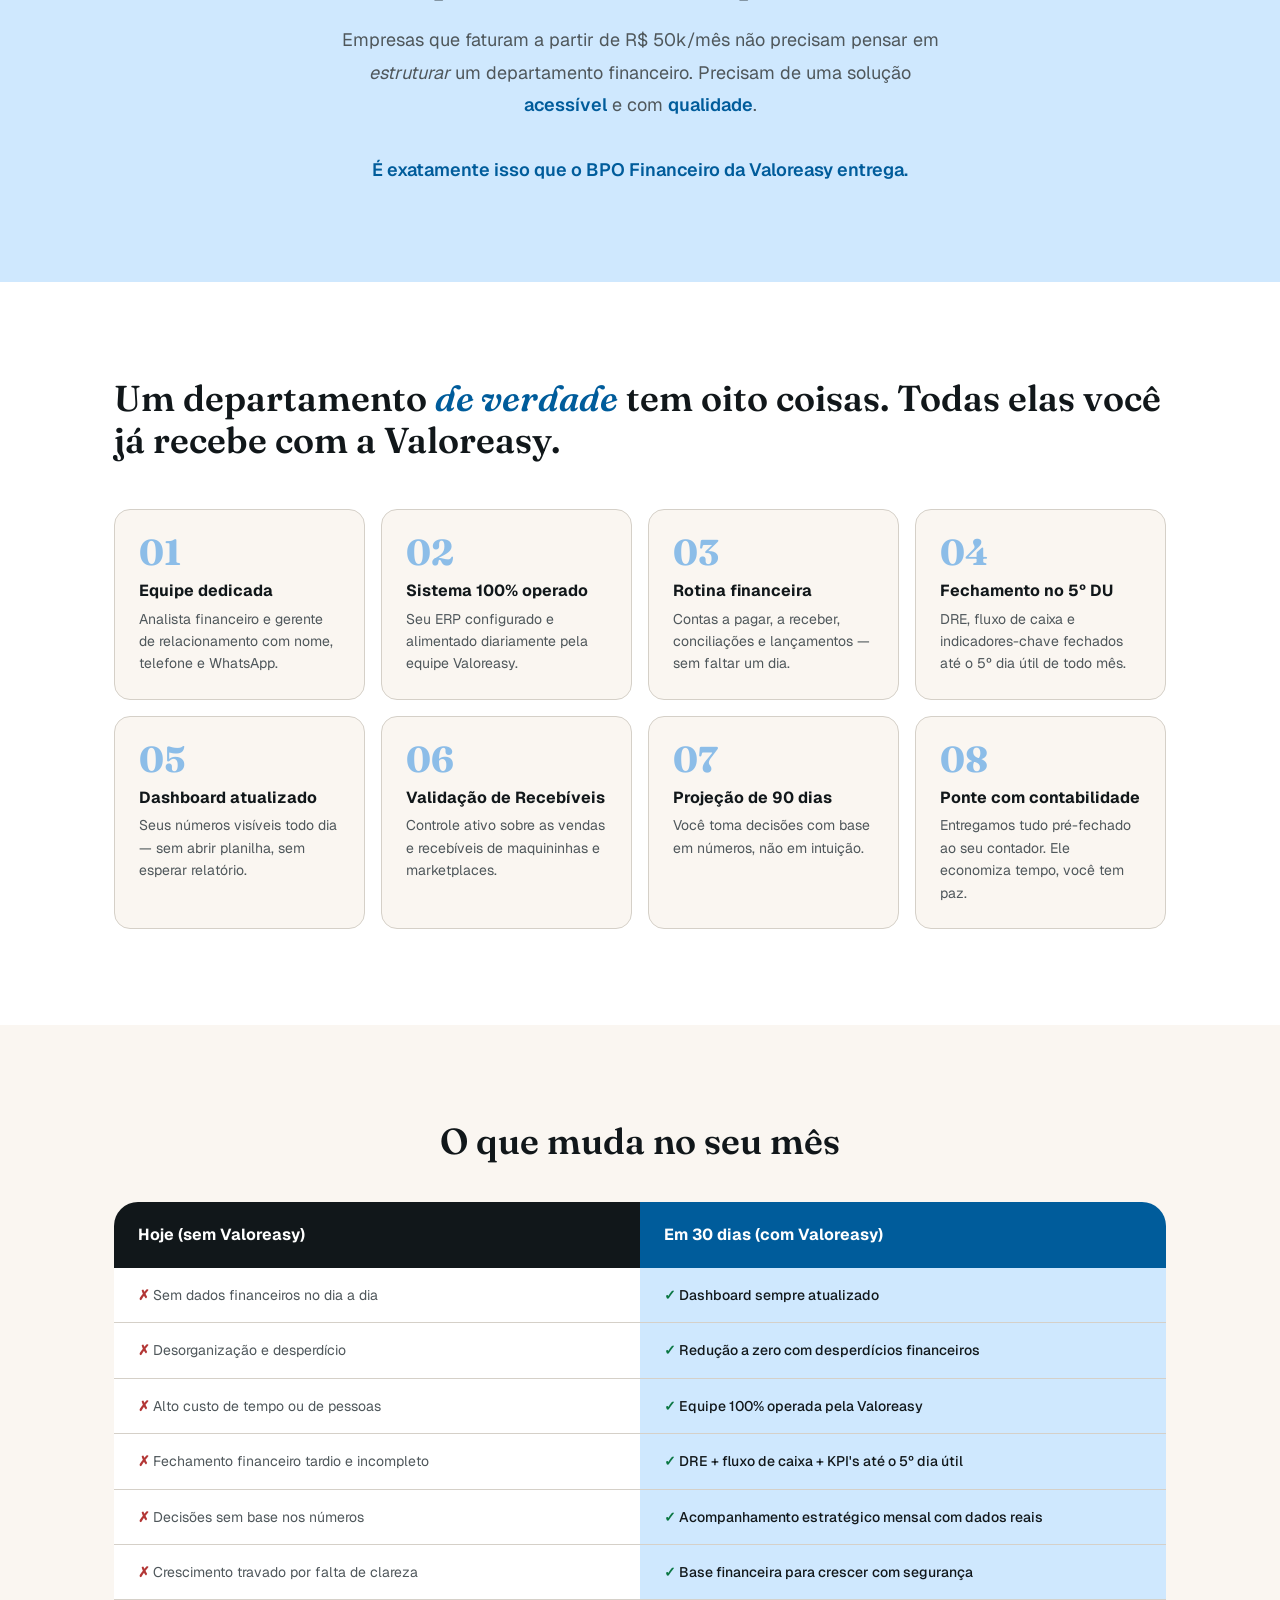
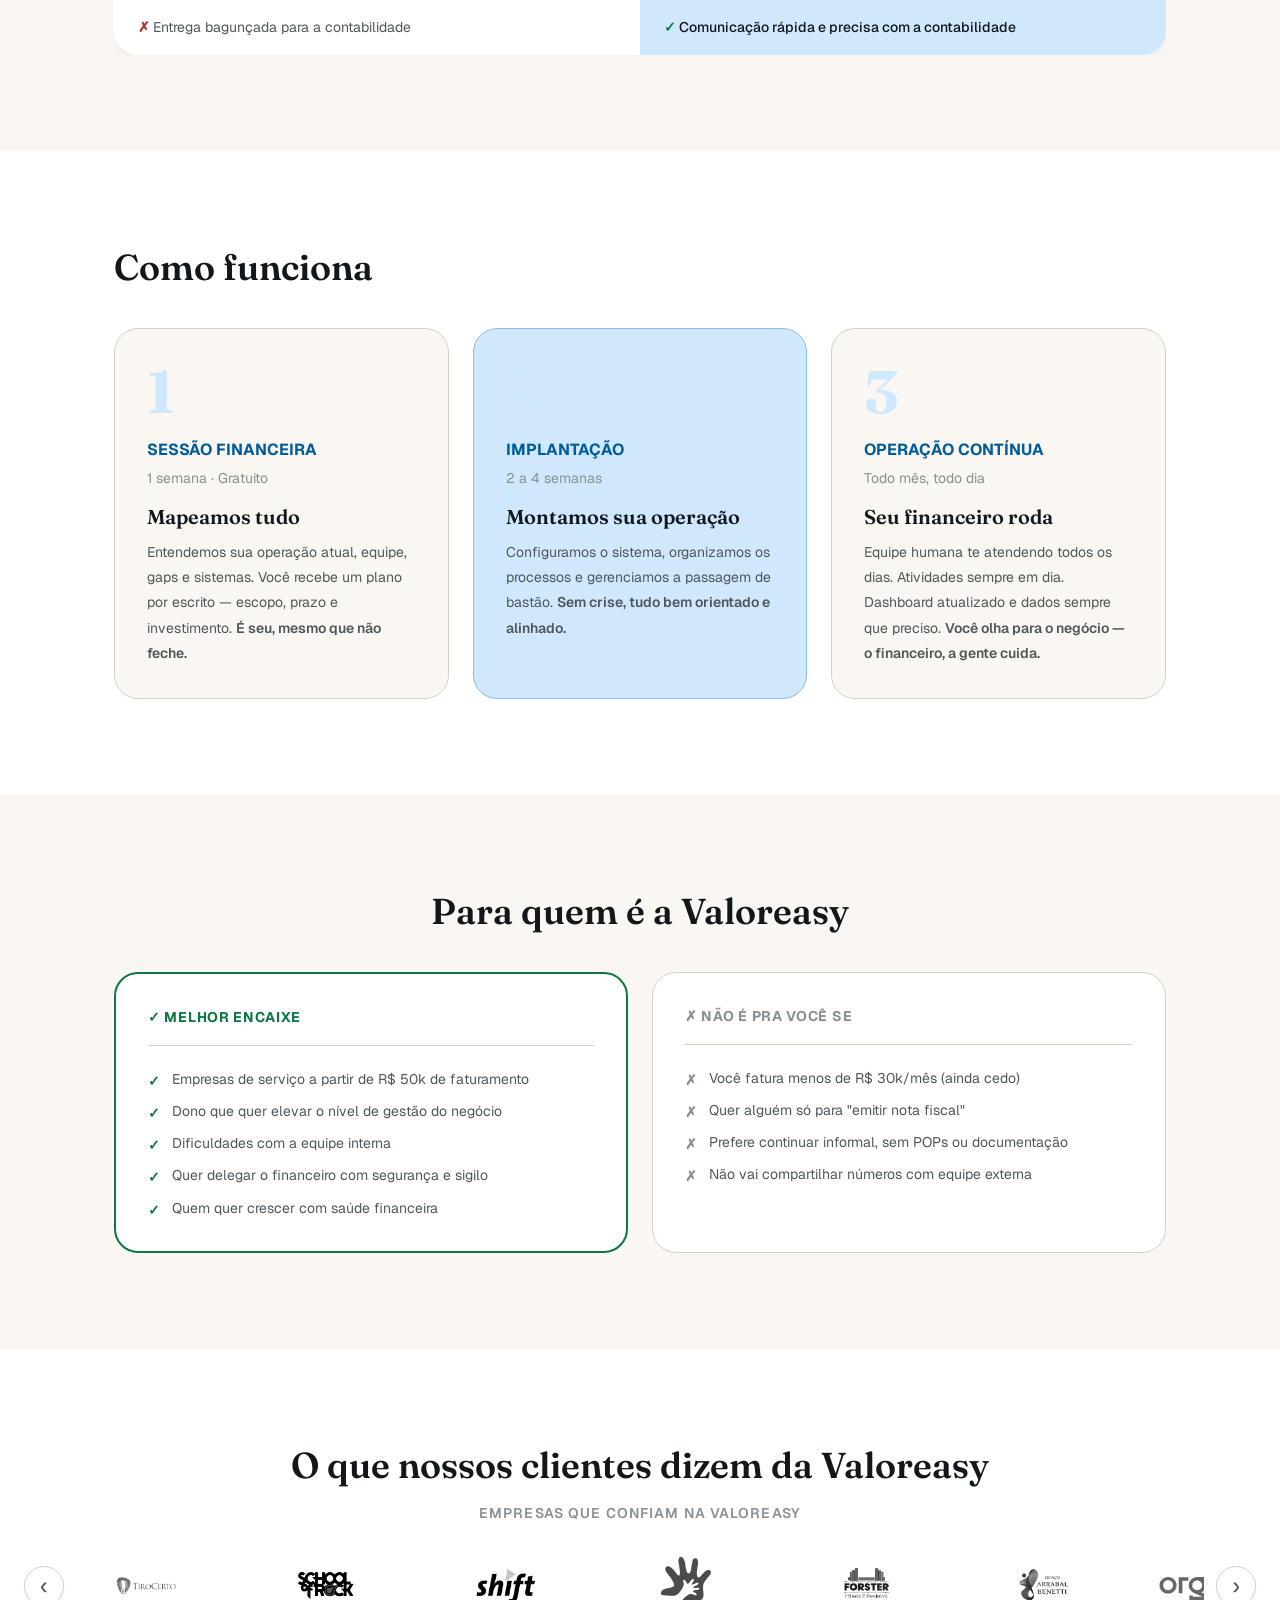
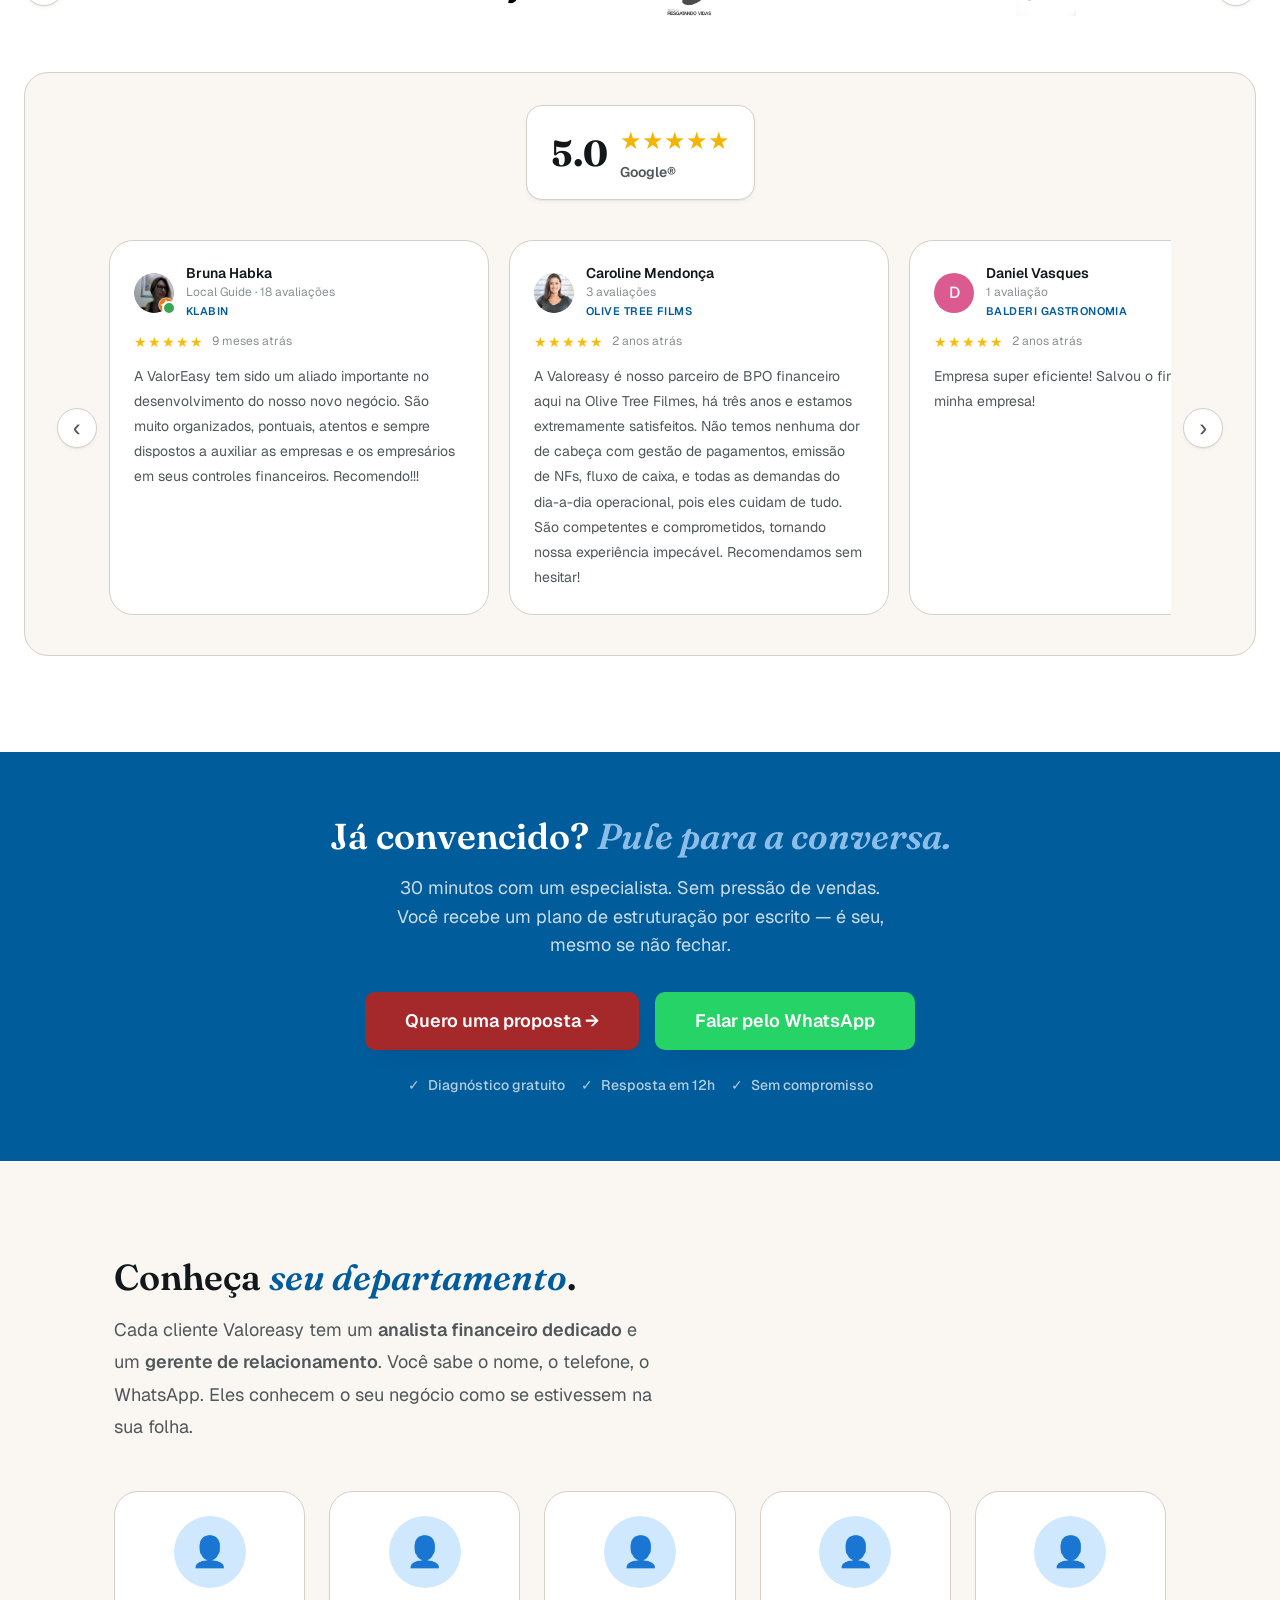
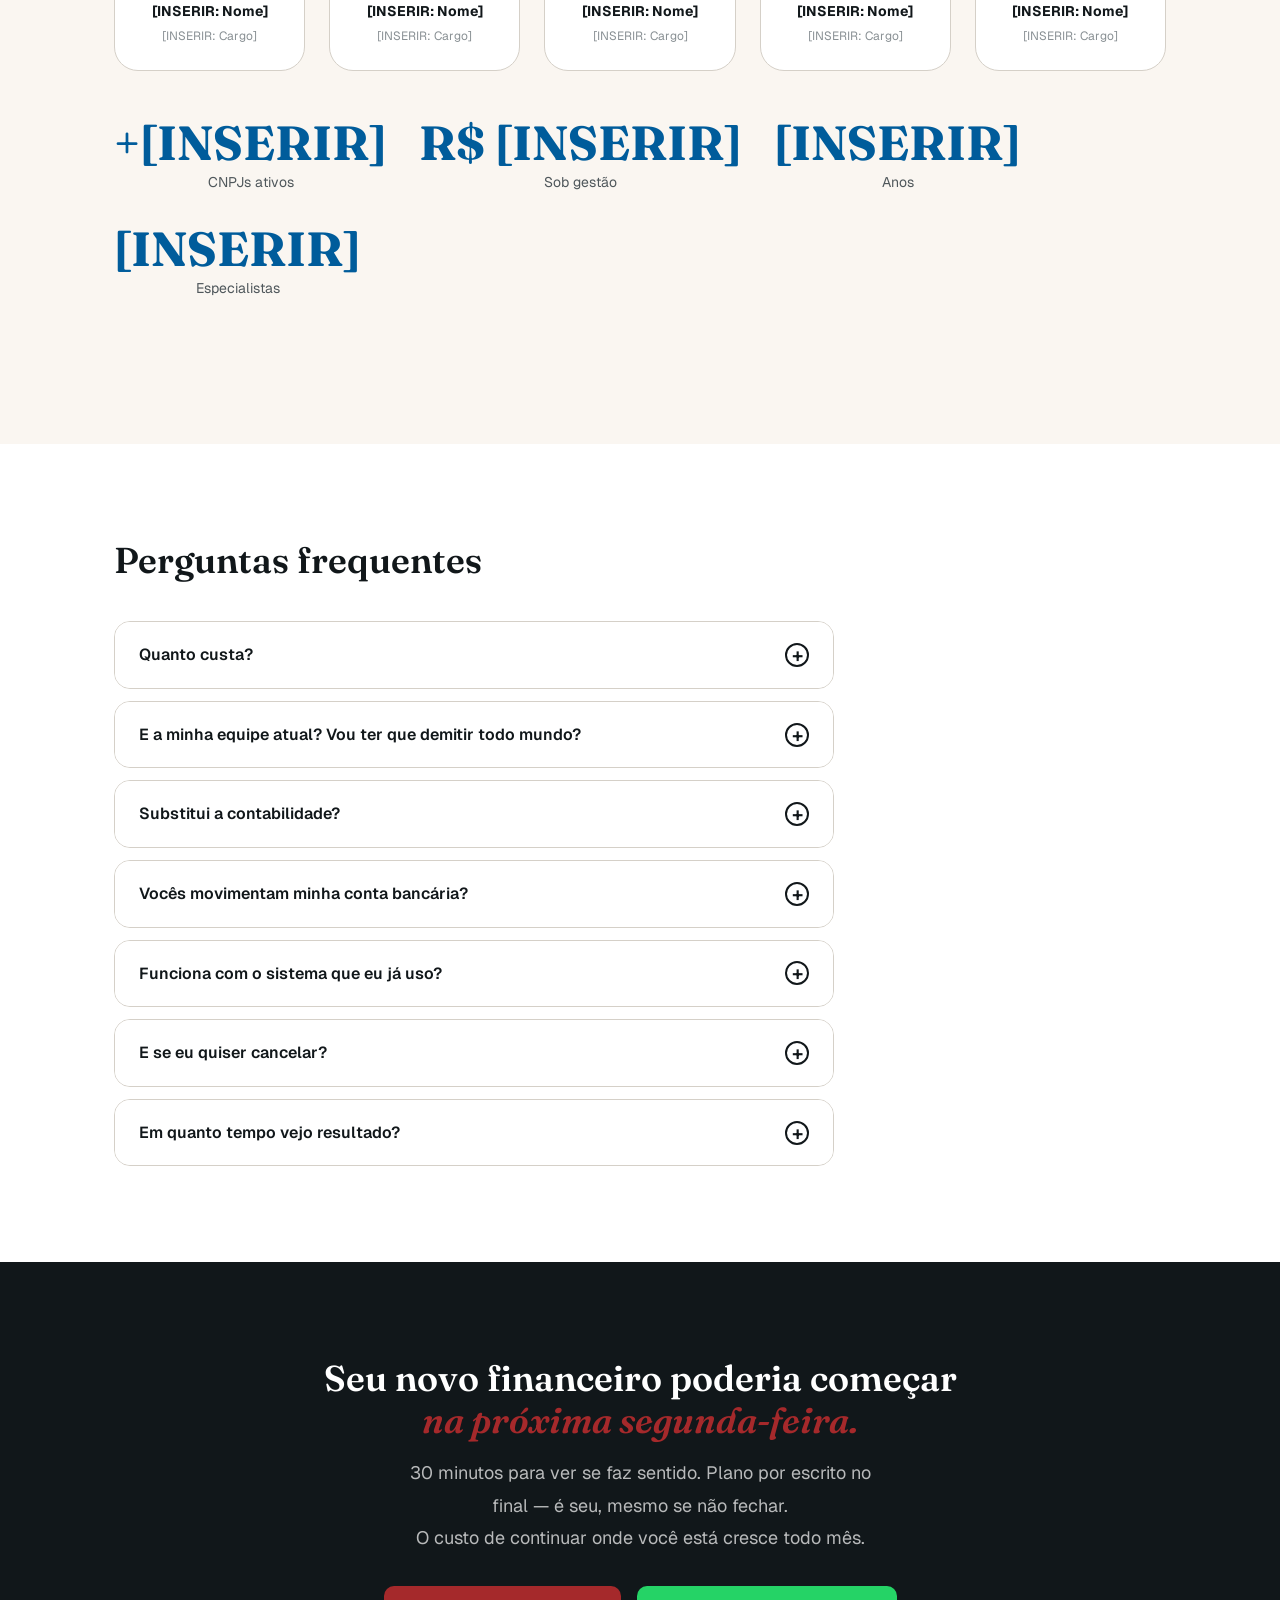
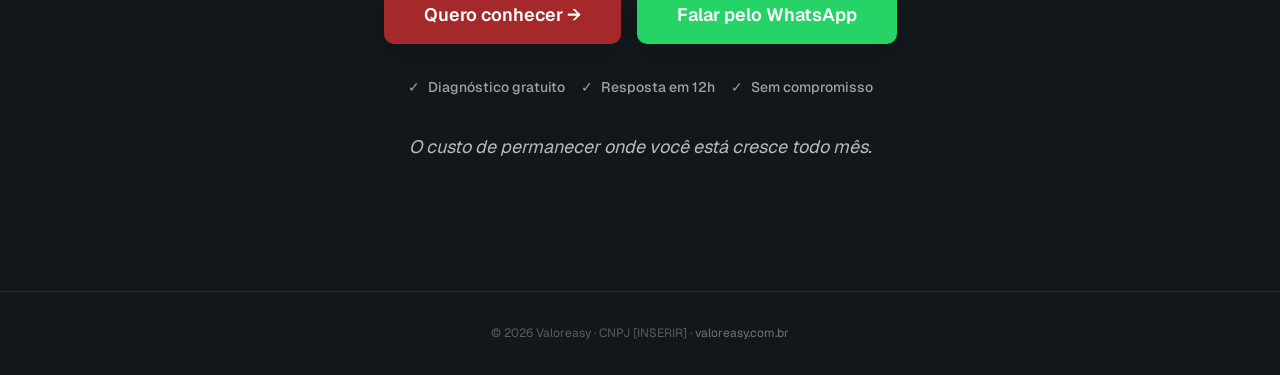
==== commit 6d54866f: "feat(lp): bloco 08 finalizado — logos, depoimentos e carousel infinito Logo wall: - 10 logos de clie" ====
--- a/lp/index.html
+++ b/lp/index.html
@@ -396,58 +396,221 @@
 
     <h2>O que nossos clientes dizem da Valoreasy</h2>
 
-    <!-- Google badge -->
-    <div class="google-badge">
-      <div class="google-badge__score">5.0</div>
-      <div>
-        <div class="google-badge__stars">★★★★★</div>
-        <div class="google-badge__info">
-          <div class="google-badge__label">+[INSERIR] avaliações · Google</div>
-        </div>
-      </div>
-    </div>
-
-    <!-- Logo wall -->
+    <!-- Logo wall com carousel -->
     <div class="logo-wall">
       <p class="logo-wall__title">Empresas que confiam na Valoreasy</p>
-      <!-- [INSERIR: logos dos clientes — PNG/SVG com fundo transparente] -->
-      <div class="logo-wall__placeholder">
-        <div class="logo-placeholder"></div>
-        <div class="logo-placeholder"></div>
-        <div class="logo-placeholder"></div>
-        <div class="logo-placeholder"></div>
-        <div class="logo-placeholder"></div>
-        <div class="logo-placeholder"></div>
-        <div class="logo-placeholder"></div>
-        <div class="logo-placeholder"></div>
-        <div class="logo-placeholder"></div>
-      </div>
-    </div>
-
-    <!-- Reviews -->
-    <div class="reviews-grid">
-
-      <div class="review-card">
-        <div class="review-card__stars">★★★★★</div>
-        <p class="review-card__text">[INSERIR: texto do depoimento 1]</p>
-        <div class="review-card__autor">[INSERIR: Nome do cliente]</div>
-        <div class="review-card__empresa">[INSERIR: Empresa] · [INSERIR: data]</div>
-      </div>
-
-      <div class="review-card">
-        <div class="review-card__stars">★★★★★</div>
-        <p class="review-card__text">[INSERIR: texto do depoimento 2]</p>
-        <div class="review-card__autor">[INSERIR: Nome do cliente]</div>
-        <div class="review-card__empresa">[INSERIR: Empresa] · [INSERIR: data]</div>
-      </div>
-
-      <div class="review-card">
-        <div class="review-card__stars">★★★★★</div>
-        <p class="review-card__text">[INSERIR: texto do depoimento 3]</p>
-        <div class="review-card__autor">[INSERIR: Nome do cliente]</div>
-        <div class="review-card__empresa">[INSERIR: Empresa] · [INSERIR: data]</div>
-      </div>
-
+      <div class="logo-carousel" data-carousel>
+        <button type="button" class="logo-carousel__arrow logo-carousel__arrow--prev" data-carousel-prev aria-label="Logos anteriores">‹</button>
+        <div class="logo-carousel__track" data-carousel-track>
+          <div class="logo-cliente">
+            <img class="logo-cliente__gray"  src="assets/logos/clientes/1 - gray.png"  alt="Cliente Valoreasy" loading="lazy">
+            <img class="logo-cliente__color" src="assets/logos/clientes/1 - color.png" alt="" aria-hidden="true" loading="lazy">
+          </div>
+          <div class="logo-cliente">
+            <img class="logo-cliente__gray"  src="assets/logos/clientes/2 - gray.png"  alt="Cliente Valoreasy" loading="lazy">
+            <img class="logo-cliente__color" src="assets/logos/clientes/2 - color.png" alt="" aria-hidden="true" loading="lazy">
+          </div>
+          <div class="logo-cliente">
+            <img class="logo-cliente__gray"  src="assets/logos/clientes/3 - gray.png"  alt="Cliente Valoreasy" loading="lazy">
+            <img class="logo-cliente__color" src="assets/logos/clientes/3 - color.png" alt="" aria-hidden="true" loading="lazy">
+          </div>
+          <div class="logo-cliente">
+            <img class="logo-cliente__gray"  src="assets/logos/clientes/4 - gray.png"  alt="Cliente Valoreasy" loading="lazy">
+            <img class="logo-cliente__color" src="assets/logos/clientes/4 - color.png" alt="" aria-hidden="true" loading="lazy">
+          </div>
+          <div class="logo-cliente">
+            <img class="logo-cliente__gray"  src="assets/logos/clientes/5 - gray.png"  alt="Cliente Valoreasy" loading="lazy">
+            <img class="logo-cliente__color" src="assets/logos/clientes/5 - color.png" alt="" aria-hidden="true" loading="lazy">
+          </div>
+          <div class="logo-cliente">
+            <img class="logo-cliente__gray"  src="assets/logos/clientes/6 - gray.png"  alt="Cliente Valoreasy" loading="lazy">
+            <img class="logo-cliente__color" src="assets/logos/clientes/6 - color.png" alt="" aria-hidden="true" loading="lazy">
+          </div>
+          <div class="logo-cliente">
+            <img class="logo-cliente__gray"  src="assets/logos/clientes/7 - gray.svg"  alt="Cliente Valoreasy" loading="lazy">
+            <img class="logo-cliente__color" src="assets/logos/clientes/7 - color.svg" alt="" aria-hidden="true" loading="lazy">
+          </div>
+          <div class="logo-cliente">
+            <img class="logo-cliente__gray"  src="assets/logos/clientes/8 - gray.png"  alt="Cliente Valoreasy" loading="lazy">
+            <img class="logo-cliente__color" src="assets/logos/clientes/8 - color.png" alt="" aria-hidden="true" loading="lazy">
+          </div>
+          <div class="logo-cliente">
+            <img class="logo-cliente__gray"  src="assets/logos/clientes/9 - gray.png"  alt="Cliente Valoreasy" loading="lazy">
+            <img class="logo-cliente__color" src="assets/logos/clientes/9 - color.png" alt="" aria-hidden="true" loading="lazy">
+          </div>
+          <div class="logo-cliente">
+            <img class="logo-cliente__gray"  src="assets/logos/clientes/10 - gray.png"  alt="Cliente Valoreasy" loading="lazy">
+            <img class="logo-cliente__color" src="assets/logos/clientes/10 - color.png" alt="" aria-hidden="true" loading="lazy">
+          </div>
+        </div>
+        <button type="button" class="logo-carousel__arrow logo-carousel__arrow--next" data-carousel-next aria-label="Próximas logos">›</button>
+      </div>
+    </div>
+
+    <!-- Avaliações reais do Google Meu Negócio -->
+    <div class="google-reviews">
+      <div class="google-reviews__header">
+        <div class="google-badge">
+          <div class="google-badge__score">5.0</div>
+          <div>
+            <div class="google-badge__stars">★★★★★</div>
+            <div class="google-badge__info">
+              <div class="google-badge__label">Google®</div>
+            </div>
+          </div>
+        </div>
+      </div>
+
+      <div class="reviews-carousel" data-carousel>
+        <button type="button" class="reviews-carousel__arrow reviews-carousel__arrow--prev" data-carousel-prev aria-label="Avaliações anteriores">‹</button>
+        <div class="reviews-carousel__track" data-carousel-track>
+
+          <div class="review-card">
+            <div class="review-card__header">
+              <div class="review-card__avatar">
+                <img src="assets/avatars/bruna-habka.png" alt="">
+                <span class="review-card__guide" title="Local Guide"></span>
+              </div>
+              <div>
+                <div class="review-card__name">Bruna Habka</div>
+                <div class="review-card__author-meta">Local Guide · 18 avaliações</div>
+                <div class="review-card__company">Klabin</div>
+              </div>
+            </div>
+            <div class="review-card__rating">
+              <span class="review-card__stars">★★★★★</span>
+              <span class="review-card__date">9 meses atrás</span>
+            </div>
+            <p class="review-card__text">A ValorEasy tem sido um aliado importante no desenvolvimento do nosso novo negócio. São muito organizados, pontuais, atentos e sempre dispostos a auxiliar as empresas e os empresários em seus controles financeiros. Recomendo!!!</p>
+          </div>
+
+          <div class="review-card">
+            <div class="review-card__header">
+              <div class="review-card__avatar">
+                <img src="assets/avatars/caroline-mendonca.png" alt="">
+              </div>
+              <div>
+                <div class="review-card__name">Caroline Mendonça</div>
+                <div class="review-card__author-meta">3 avaliações</div>
+                <div class="review-card__company">Olive Tree Films</div>
+              </div>
+            </div>
+            <div class="review-card__rating">
+              <span class="review-card__stars">★★★★★</span>
+              <span class="review-card__date">2 anos atrás</span>
+            </div>
+            <p class="review-card__text">A Valoreasy é nosso parceiro de BPO financeiro aqui na Olive Tree Filmes, há três anos e estamos extremamente satisfeitos. Não temos nenhuma dor de cabeça com gestão de pagamentos, emissão de NFs, fluxo de caixa, e todas as demandas do dia-a-dia operacional, pois eles cuidam de tudo. São competentes e comprometidos, tornando nossa experiência impecável. Recomendamos sem hesitar!</p>
+          </div>
+
+          <div class="review-card">
+            <div class="review-card__header">
+              <div class="review-card__avatar review-card__avatar--pink">D</div>
+              <div>
+                <div class="review-card__name">Daniel Vasques</div>
+                <div class="review-card__author-meta">1 avaliação</div>
+                <div class="review-card__company">Balderi Gastronomia</div>
+              </div>
+            </div>
+            <div class="review-card__rating">
+              <span class="review-card__stars">★★★★★</span>
+              <span class="review-card__date">2 anos atrás</span>
+            </div>
+            <p class="review-card__text">Empresa super eficiente! Salvou o financeiro da minha empresa!</p>
+          </div>
+
+          <div class="review-card">
+            <div class="review-card__header">
+              <div class="review-card__avatar">
+                <img src="assets/avatars/hs-contabil.png" alt="">
+              </div>
+              <div>
+                <div class="review-card__name">HS Contabil</div>
+                <div class="review-card__author-meta">1 avaliação</div>
+                <div class="review-card__company">Parceira Contábil</div>
+              </div>
+            </div>
+            <div class="review-card__rating">
+              <span class="review-card__stars">★★★★★</span>
+              <span class="review-card__date">2 anos atrás</span>
+            </div>
+            <p class="review-card__text">A Valoreasy BPO Financeiro é uma empresa diferenciada, com alto comprometimento, ética, responsabilidade e atendimento personalizado de alto padrão. Já somos parceiros há alguns anos e recomendamos para todos os nossos clientes e amigos.</p>
+          </div>
+
+          <div class="review-card">
+            <div class="review-card__header">
+              <div class="review-card__avatar review-card__avatar--blue">L</div>
+              <div>
+                <div class="review-card__name">Larissa De Lello</div>
+                <div class="review-card__author-meta">5 avaliações</div>
+                <div class="review-card__company">School of Rock — Morumbi</div>
+              </div>
+            </div>
+            <div class="review-card__rating">
+              <span class="review-card__stars">★★★★★</span>
+              <span class="review-card__date">2 anos atrás</span>
+            </div>
+            <p class="review-card__text">Estou muito satisfeita com toda terceirização do financeiro das minhas empresas com a Valoreasy! Parabéns a todo o time!</p>
+          </div>
+
+          <div class="review-card">
+            <div class="review-card__header">
+              <div class="review-card__avatar review-card__avatar--green">
+                L
+                <span class="review-card__guide" title="Local Guide"></span>
+              </div>
+              <div>
+                <div class="review-card__name">Lukas Ehmke</div>
+                <div class="review-card__author-meta">Local Guide · 13 avaliações</div>
+                <div class="review-card__company">School of Rock — Perdizes</div>
+              </div>
+            </div>
+            <div class="review-card__rating">
+              <span class="review-card__stars">★★★★★</span>
+              <span class="review-card__date">2 anos atrás</span>
+            </div>
+            <p class="review-card__text">Ferramentas muito eficientes e bem visuais, atendimento rápido e personalizado. Trouxe muita segurança financeira para a minha empresa! Recomendo!</p>
+          </div>
+
+          <div class="review-card">
+            <div class="review-card__header">
+              <div class="review-card__avatar">
+                <img src="assets/avatars/vinicius-ribeiro.png" alt="">
+                <span class="review-card__guide" title="Local Guide"></span>
+              </div>
+              <div>
+                <div class="review-card__name">Vinícius Ribeiro</div>
+                <div class="review-card__author-meta">Local Guide · 12 avaliações</div>
+                <div class="review-card__company">RPP Advocacia</div>
+              </div>
+            </div>
+            <div class="review-card__rating">
+              <span class="review-card__stars">★★★★★</span>
+              <span class="review-card__date">3 anos atrás</span>
+            </div>
+            <p class="review-card__text">Equipe faz um ótimo trabalho. O BPO aliviou bastante a rotina administrativa de nosso escritório. As conciliações bancárias e contas a pagar estão sempre atualizadas, e o atendimento é bem atencioso e pró-ativo com a sugestão de melhorias para otimização do financeiro da empresa. Recomendo.</p>
+          </div>
+
+          <div class="review-card">
+            <div class="review-card__header">
+              <div class="review-card__avatar">
+                <img src="assets/avatars/rafael-vasconcelos.png" alt="">
+              </div>
+              <div>
+                <div class="review-card__name">Rafael Vasconcelos</div>
+                <div class="review-card__author-meta">2 avaliações</div>
+                <div class="review-card__company">Audaz</div>
+              </div>
+            </div>
+            <div class="review-card__rating">
+              <span class="review-card__stars">★★★★★</span>
+              <span class="review-card__date">5 anos atrás</span>
+            </div>
+            <p class="review-card__text">Excelente experiência, nos ajudaram muito a resolver os problemas que para nós pareciam muito complexos.</p>
+          </div>
+
+        </div>
+        <button type="button" class="reviews-carousel__arrow reviews-carousel__arrow--next" data-carousel-next aria-label="Próximas avaliações">›</button>
+      </div>
     </div>
 
   </div>
--- a/lp/css/lp.css
+++ b/lp/css/lp.css
@@ -764,6 +764,10 @@
   text-align: center;
 }
 
+#bloco-autoridade .container {
+  max-width: 1280px;
+}
+
 #bloco-autoridade h2 {
   margin-bottom: var(--space-4);
 }
@@ -832,8 +836,10 @@
 }
 
 .google-badge__label {
-  font-size: var(--text-xs);
-  color: var(--ink-muted);
+  font-size: var(--text-sm);
+  font-weight: 600;
+  color: var(--ink-soft);
+  letter-spacing: 0.01em;
 }
 
 /* Logo wall */
@@ -848,29 +854,160 @@
   letter-spacing: 0.08em;
   font-weight: 600;
   margin-bottom: var(--space-6);
-}
-
-.logo-wall__grid {
-  display: flex;
-  flex-wrap: wrap;
+  text-align: center;
+}
+
+/* Carousel de logos */
+.logo-carousel {
+  display: flex;
+  align-items: center;
+  gap: var(--space-3);
+}
+
+.logo-carousel__track {
+  display: flex;
+  flex: 1;
+  gap: var(--space-10);
+  align-items: center;
+  overflow-x: auto;
+  scroll-behavior: smooth;
+  scrollbar-width: none;
+  padding: var(--space-2) 0;
+}
+
+.logo-carousel__track::-webkit-scrollbar { display: none; }
+
+.logo-carousel__arrow {
+  flex-shrink: 0;
+  width: 40px;
+  height: 40px;
+  border-radius: 50%;
+  background: var(--white);
+  border: 1px solid var(--line);
+  font-family: var(--font-sans);
+  font-size: 1.5rem;
+  line-height: 1;
+  color: var(--ink-soft);
+  display: flex;
   align-items: center;
   justify-content: center;
-  gap: var(--space-6) var(--space-10);
-}
-
-.logo-wall__placeholder {
-  display: flex;
-  flex-wrap: wrap;
-  gap: var(--space-3);
+  cursor: pointer;
+  transition: all var(--duration) var(--ease);
+  box-shadow: var(--shadow-sm);
+}
+
+.logo-carousel__arrow:hover {
+  background: var(--brand);
+  color: var(--white);
+  border-color: var(--brand);
+}
+
+.logo-carousel .logo-cliente {
+  flex-shrink: 0;
+}
+
+.logo-cliente {
+  position: relative;
+  width: 140px;
+  height: 60px;
+  display: flex;
+  align-items: center;
   justify-content: center;
 }
 
-.logo-placeholder {
-  width: 100px;
-  height: 40px;
+.logo-cliente img {
+  position: absolute;
+  inset: 0;
+  width: 100%;
+  height: 100%;
+  object-fit: contain;
+  transition: opacity var(--duration) var(--ease);
+}
+
+.logo-cliente__color { opacity: 0; }
+
+.logo-cliente:hover .logo-cliente__gray  { opacity: 0; }
+.logo-cliente:hover .logo-cliente__color { opacity: 1; }
+
+/* Avaliações Google (badge + reviews agrupados) */
+.google-reviews {
   background: var(--paper);
   border: 1px solid var(--line);
-  border-radius: var(--r-md);
+  border-radius: var(--r-xl);
+  padding: var(--space-8);
+  margin-top: var(--space-12);
+}
+
+.google-reviews__header {
+  display: flex;
+  justify-content: center;
+  margin-bottom: var(--space-8);
+}
+
+.google-reviews .google-badge {
+  margin-bottom: 0;
+  background: var(--white);
+}
+
+.google-reviews .review-card {
+  background: var(--white);
+}
+
+/* Reviews carousel */
+.reviews-carousel {
+  display: flex;
+  align-items: center;
+  gap: var(--space-3);
+}
+
+.reviews-carousel__track {
+  display: flex;
+  flex: 1;
+  gap: var(--space-5);
+  align-items: stretch;
+  overflow-x: auto;
+  scroll-behavior: smooth;
+  scrollbar-width: none;
+  padding: var(--space-2) 0;
+}
+
+.reviews-carousel__track::-webkit-scrollbar { display: none; }
+
+.reviews-carousel__arrow {
+  flex-shrink: 0;
+  width: 40px;
+  height: 40px;
+  border-radius: 50%;
+  background: var(--white);
+  border: 1px solid var(--line);
+  font-family: var(--font-sans);
+  font-size: 1.5rem;
+  line-height: 1;
+  color: var(--ink-soft);
+  display: flex;
+  align-items: center;
+  justify-content: center;
+  cursor: pointer;
+  transition: all var(--duration) var(--ease);
+  box-shadow: var(--shadow-sm);
+}
+
+.reviews-carousel__arrow:hover {
+  background: var(--brand);
+  color: var(--white);
+  border-color: var(--brand);
+}
+
+.reviews-carousel .review-card {
+  flex: 0 0 380px;
+  max-width: 380px;
+}
+
+@media (max-width: 640px) {
+  .reviews-carousel .review-card {
+    flex: 0 0 290px;
+    max-width: 290px;
+  }
 }
 
 /* Reviews */
@@ -891,33 +1028,105 @@
   border: 1px solid var(--line);
   border-radius: var(--r-xl);
   padding: var(--space-6);
+  display: flex;
+  flex-direction: column;
+  gap: var(--space-3);
+  text-align: left;
+}
+
+.review-card__header {
+  display: flex;
+  align-items: center;
+  gap: var(--space-3);
+}
+
+.review-card__avatar {
+  width: 40px;
+  height: 40px;
+  border-radius: 50%;
+  display: flex;
+  align-items: center;
+  justify-content: center;
+  font-family: var(--font-sans);
+  font-weight: 500;
+  font-size: 16px;
+  color: var(--white);
+  flex-shrink: 0;
+  position: relative;
+  overflow: visible;
+}
+
+.review-card__avatar img {
+  width: 100%;
+  height: 100%;
+  border-radius: 50%;
+  object-fit: cover;
+}
+
+.review-card__avatar--red    { background: #db4437; }
+.review-card__avatar--blue   { background: #4285f4; }
+.review-card__avatar--green  { background: #0f9d58; }
+.review-card__avatar--pink   { background: #db5b91; }
+.review-card__avatar--purple { background: #ab47bc; }
+.review-card__avatar--orange { background: #ff6e40; }
+.review-card__avatar--teal   { background: #009688; }
+
+.review-card__guide {
+  position: absolute;
+  bottom: -2px;
+  right: -2px;
+  width: 14px;
+  height: 14px;
+  background: #34a853;
+  border: 2px solid var(--white);
+  border-radius: 50%;
+}
+
+.review-card__name {
+  font-weight: 600;
+  font-size: var(--text-sm);
+  color: var(--ink);
+  line-height: 1.2;
+}
+
+.review-card__author-meta {
+  font-size: 12px;
+  color: var(--ink-muted);
+  line-height: 1.4;
+  margin-top: 2px;
+}
+
+.review-card__company {
+  font-size: 11px;
+  color: var(--brand);
+  font-weight: 600;
+  margin-top: 2px;
+  text-transform: uppercase;
+  letter-spacing: 0.04em;
+}
+
+.review-card__rating {
+  display: flex;
+  align-items: center;
+  gap: var(--space-2);
 }
 
 .review-card__stars {
-  color: #F4B400;
-  margin-bottom: var(--space-3);
+  color: #FBBC05;
+  font-size: var(--text-sm);
+  letter-spacing: 1px;
+  line-height: 1;
+}
+
+.review-card__date {
+  font-size: 12px;
+  color: var(--ink-muted);
 }
 
 .review-card__text {
   font-size: var(--text-sm);
   color: var(--ink-soft);
   line-height: var(--leading-loose);
-  margin-bottom: var(--space-4);
-  font-style: italic;
-}
-
-.review-card__text::before { content: '\201C'; }
-.review-card__text::after  { content: '\201D'; }
-
-.review-card__autor {
-  font-weight: 700;
-  font-size: var(--text-sm);
-  color: var(--ink);
-}
-
-.review-card__empresa {
-  font-size: var(--text-xs);
-  color: var(--ink-muted);
 }
 
 /* ============================================================
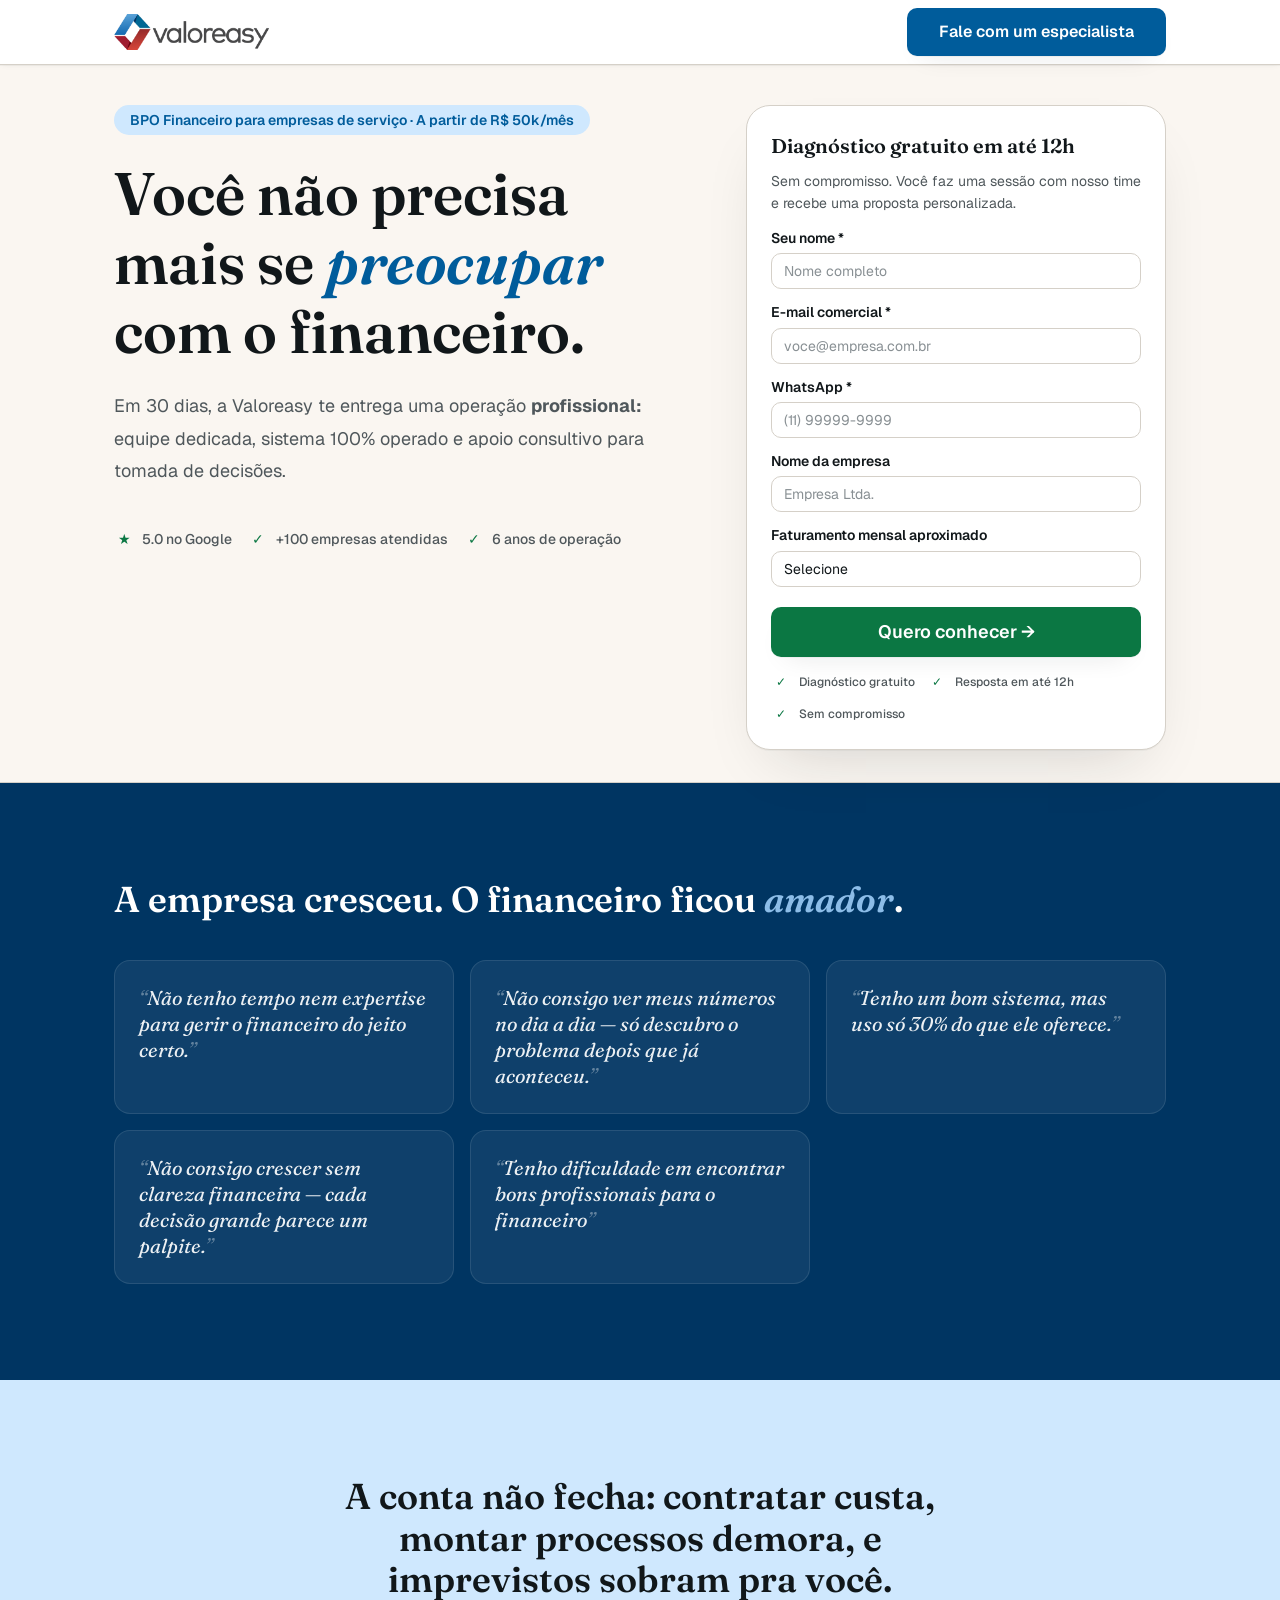
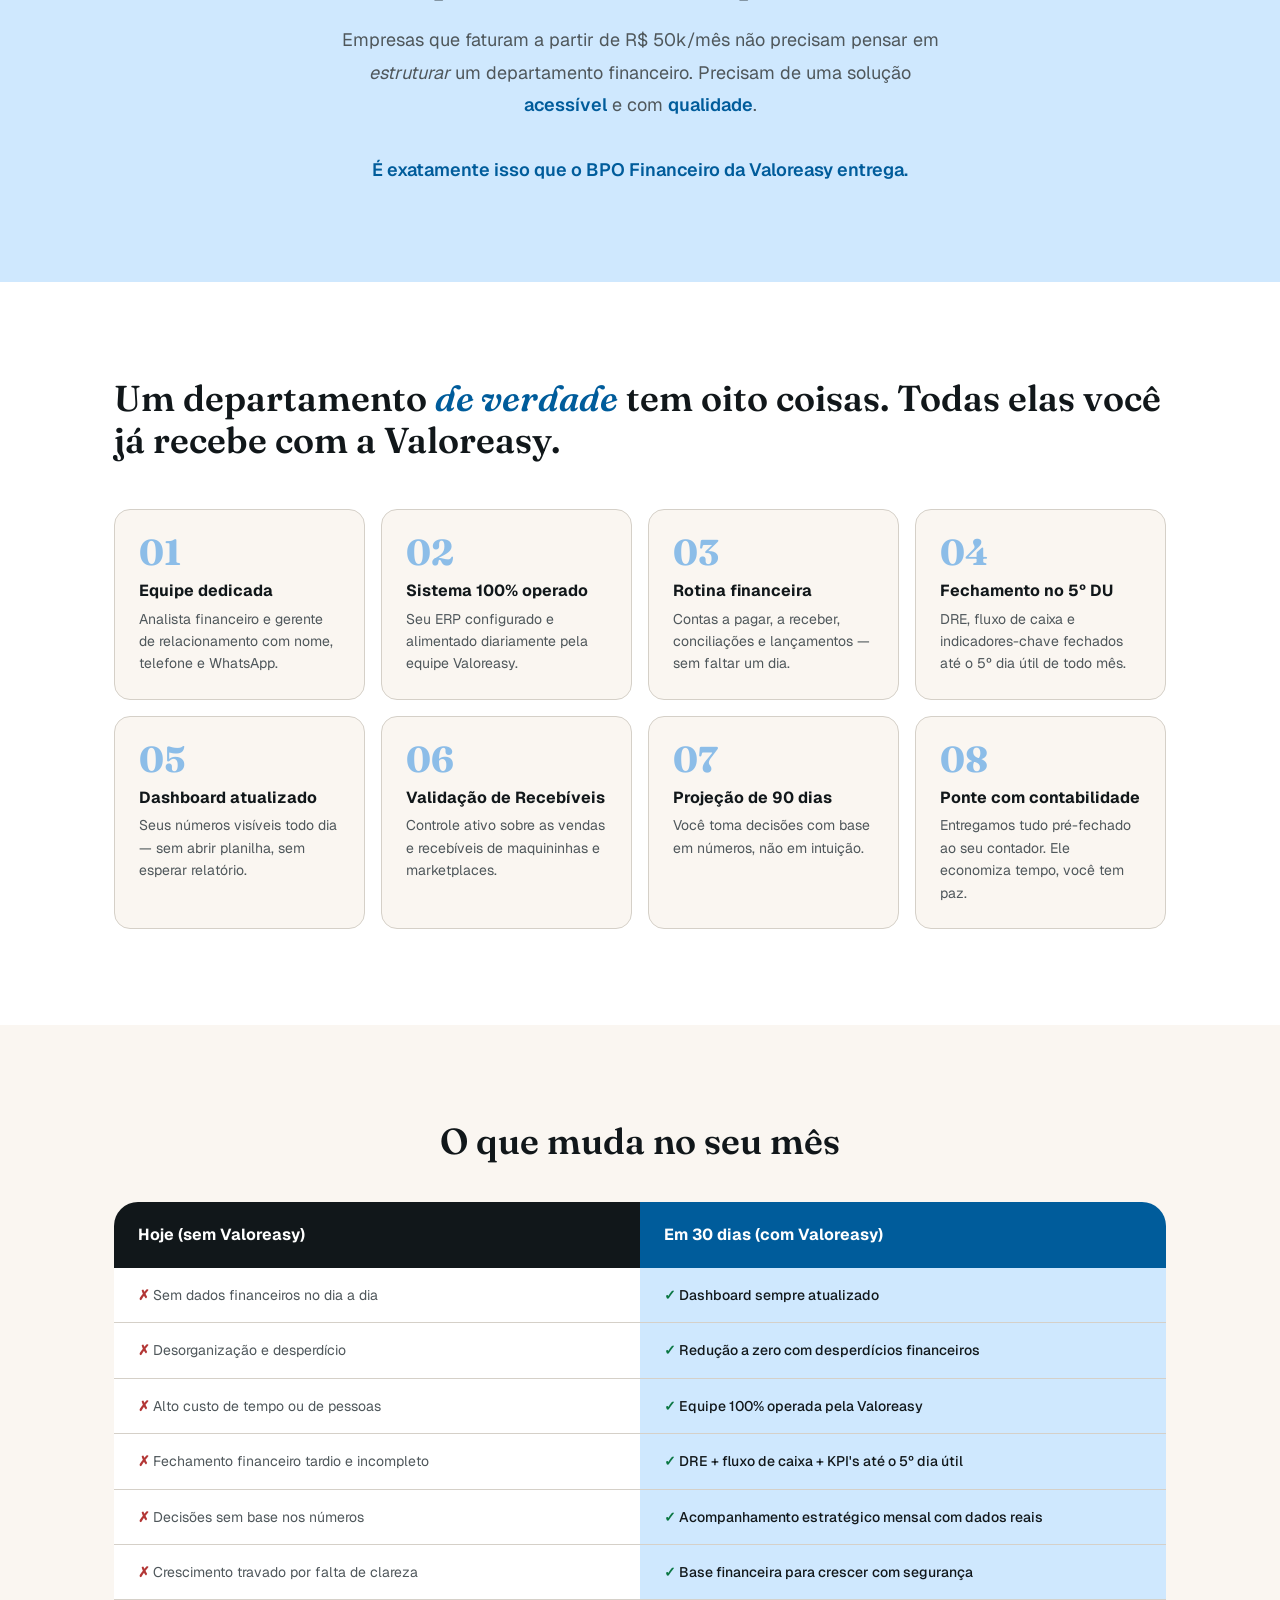
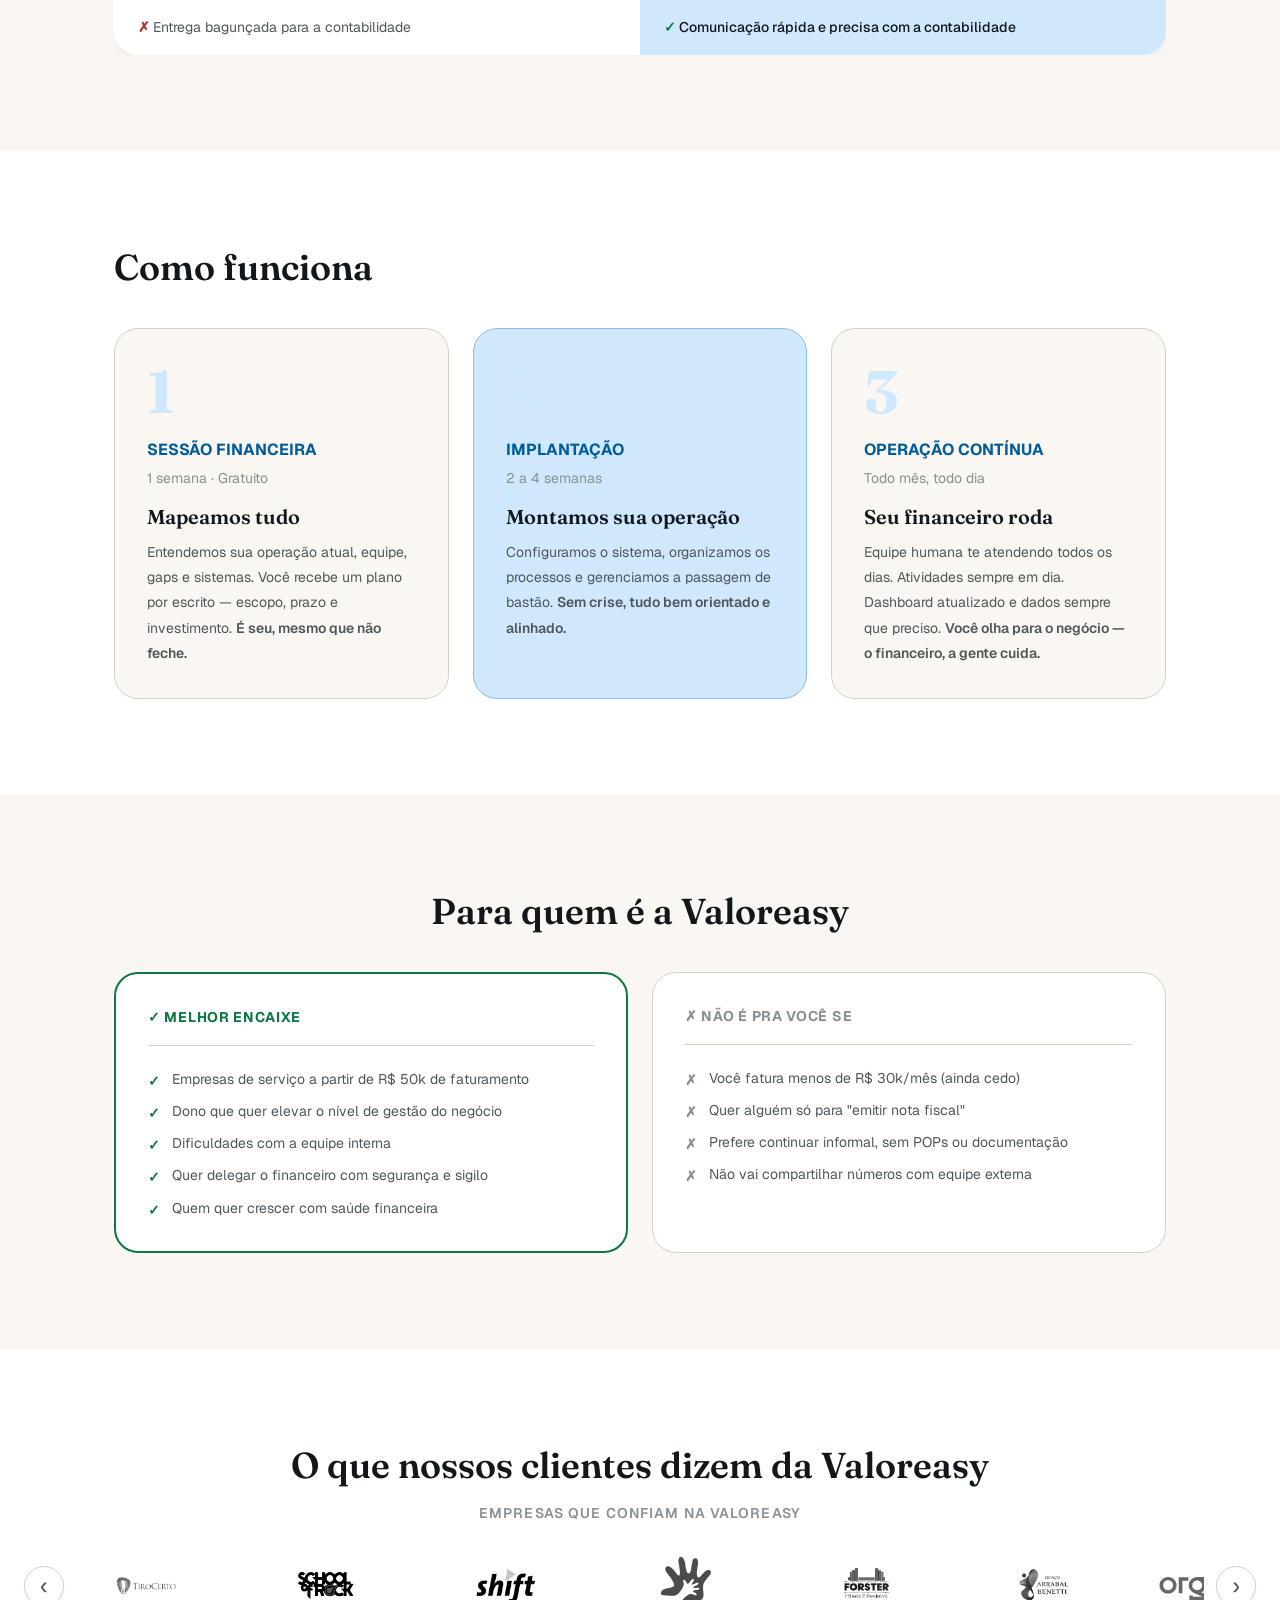
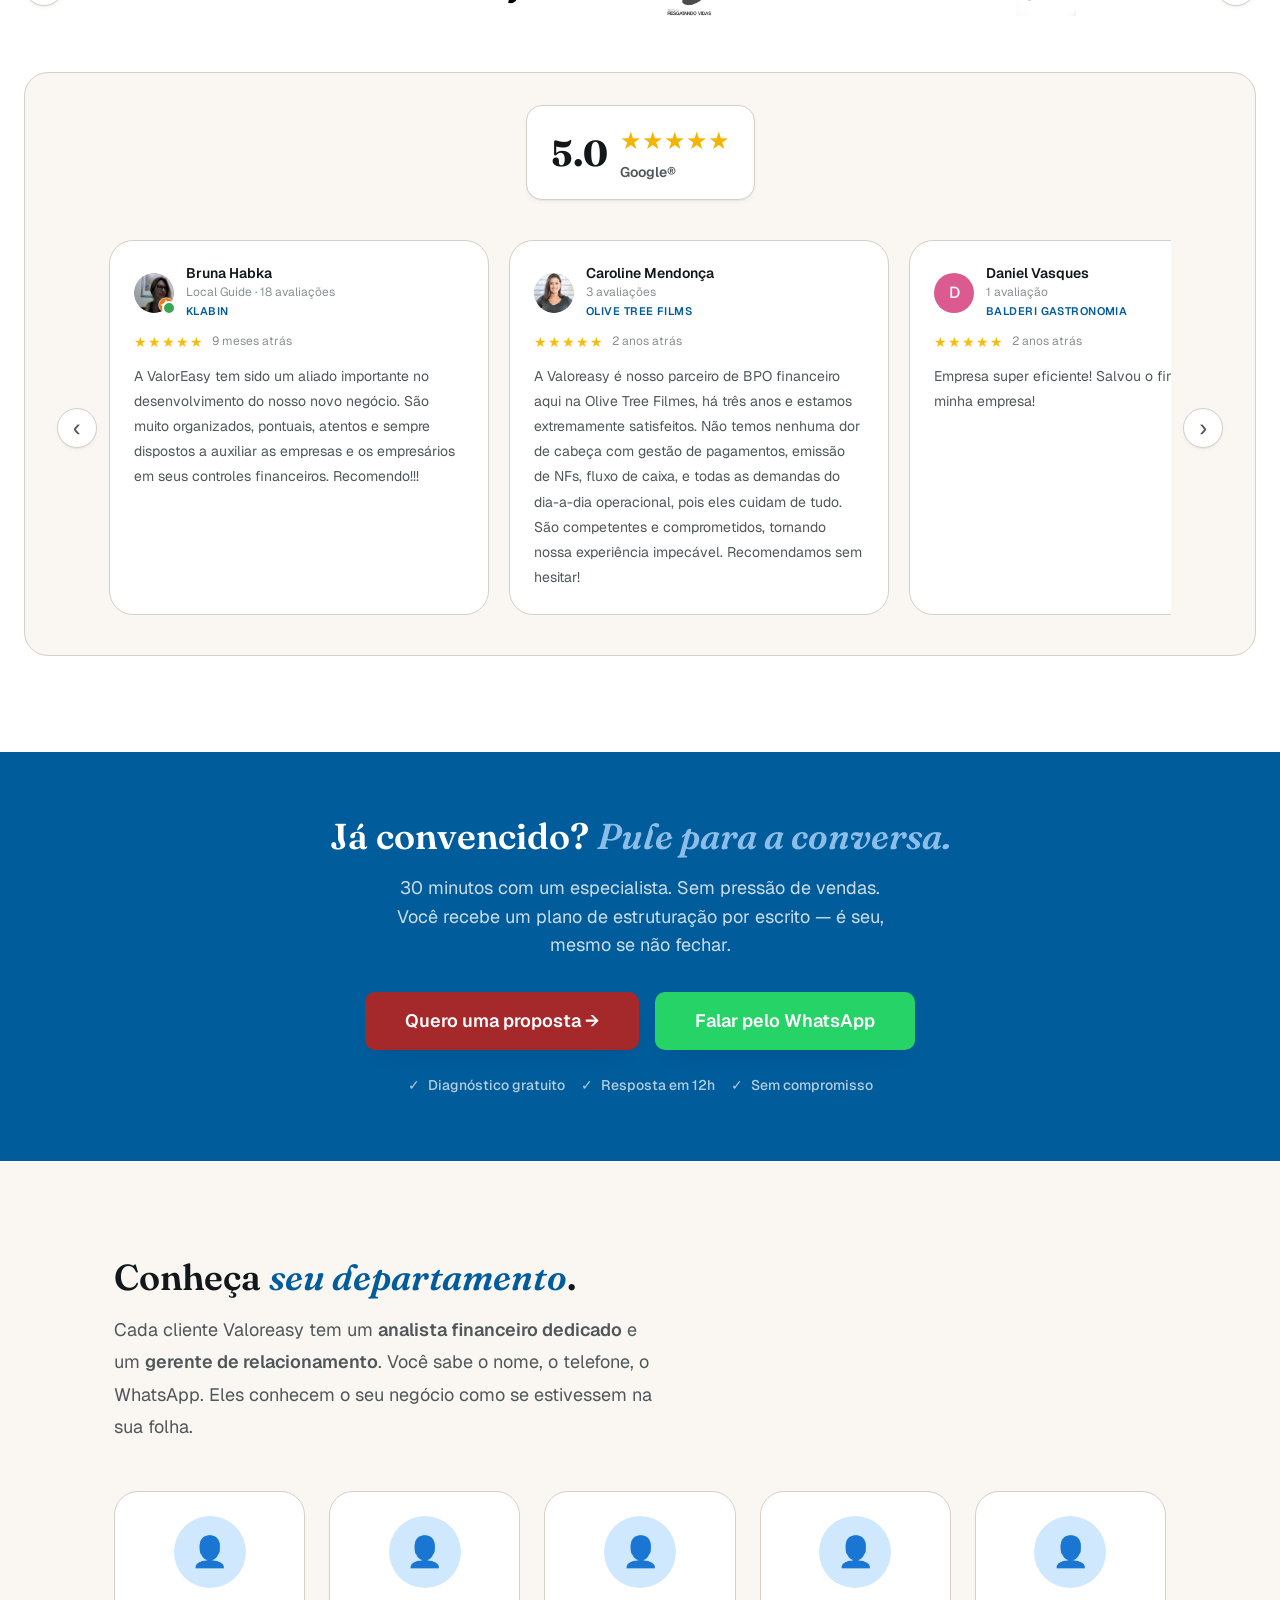
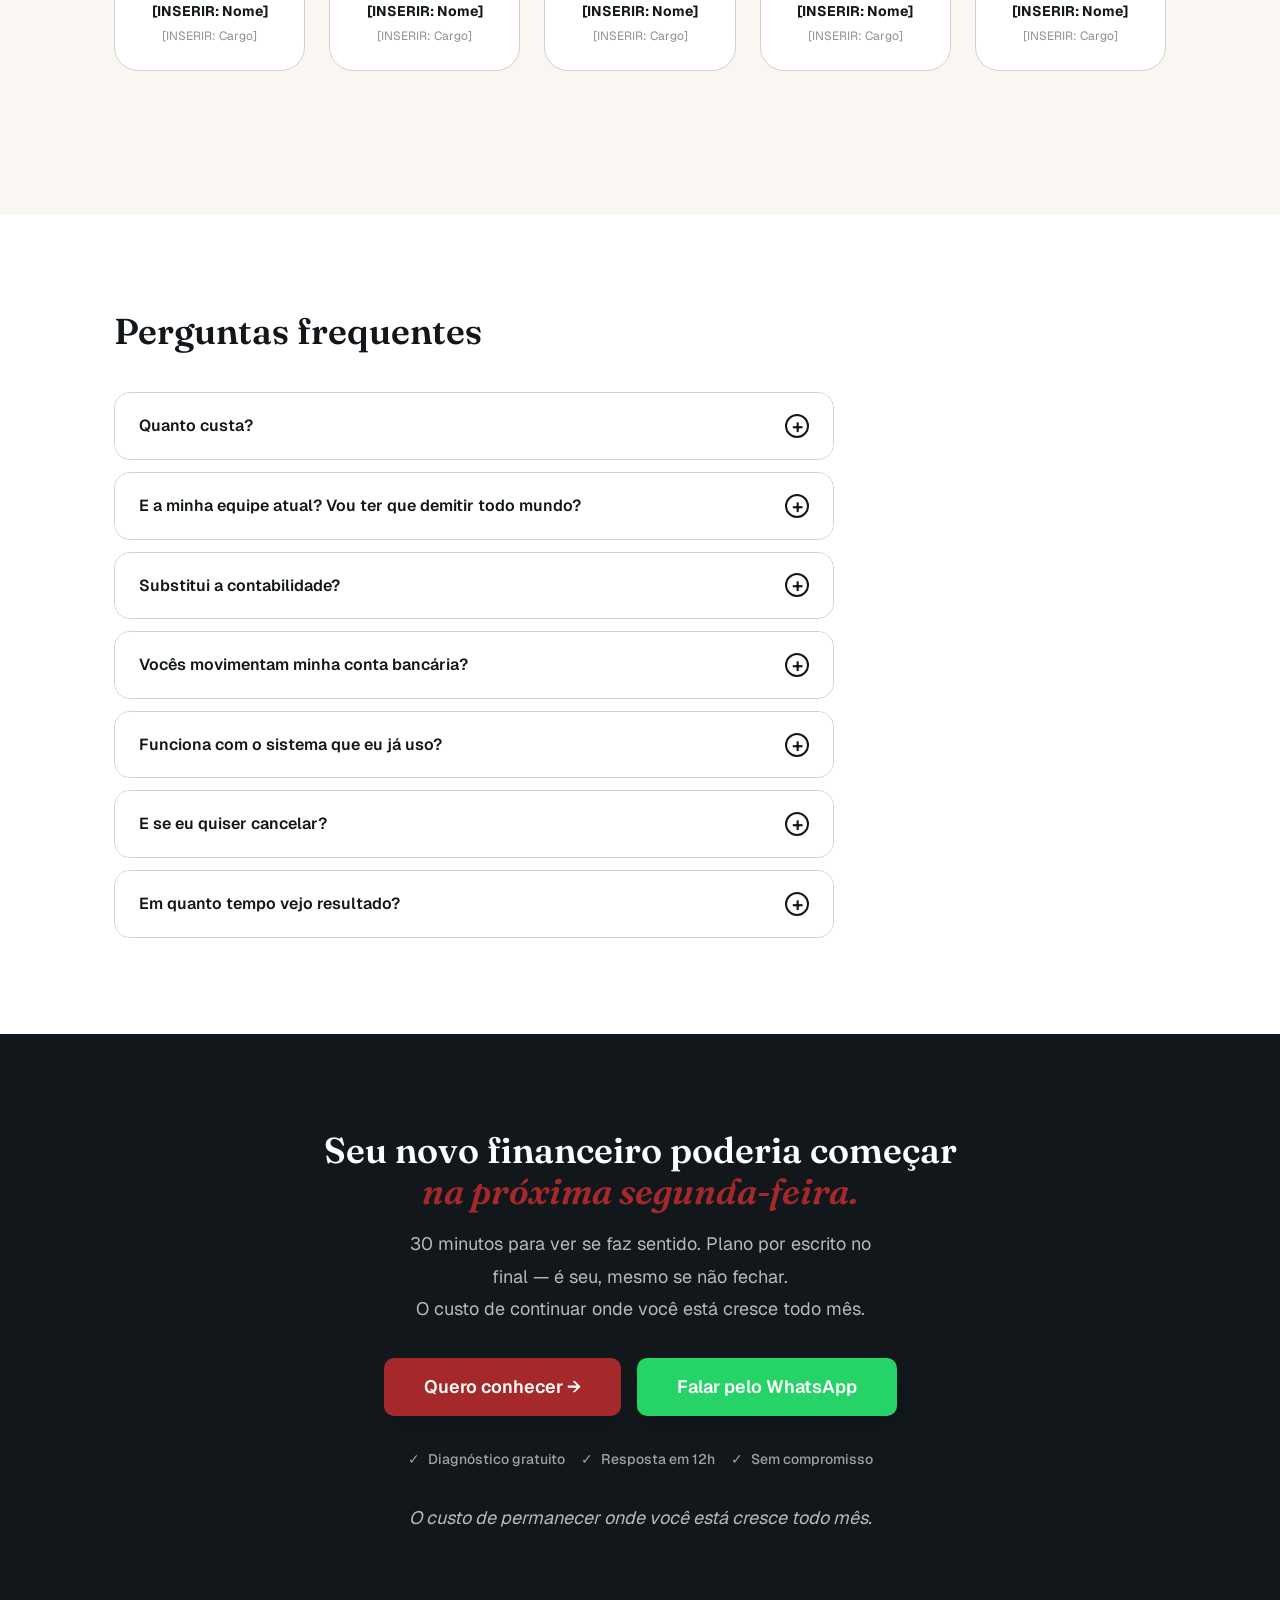
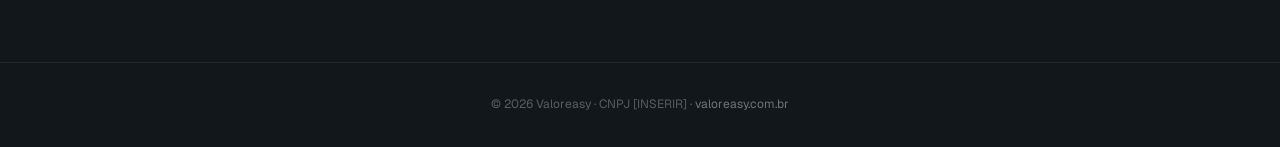
==== commit 7bc94d9a: "refactor(lp): remove stats numéricos do Bloco 10 — coerência com decisão do Bloco 08" ====
--- a/lp/index.html
+++ b/lp/index.html
@@ -684,25 +684,6 @@
         <div class="equipe-cargo">[INSERIR: Cargo]</div>
       </div>
     </div>
-
-    <div class="autoridade-stats" style="justify-content: flex-start;">
-      <div class="stat-item">
-        <div class="stat-num">+[INSERIR]</div>
-        <div class="stat-label">CNPJs ativos</div>
-      </div>
-      <div class="stat-item">
-        <div class="stat-num">R$ [INSERIR]</div>
-        <div class="stat-label">Sob gestão</div>
-      </div>
-      <div class="stat-item">
-        <div class="stat-num">[INSERIR]</div>
-        <div class="stat-label">Anos</div>
-      </div>
-      <div class="stat-item">
-        <div class="stat-num">[INSERIR]</div>
-        <div class="stat-label">Especialistas</div>
-      </div>
-    </div>
   </div>
 </section>
 
@@ -723,7 +704,7 @@
         </button>
         <div class="faq-answer">
           <div class="faq-answer__inner">
-            A partir de R$ [INSERIR: faixa de preço]/mês, variando conforme o volume da operação.
+            A partir de R$ 1.250,00/mês, variando conforme o volume da operação.
             Costuma ser <strong>menos da metade</strong> do equivalente com equipe interna.
             O diagnóstico gratuito define sua faixa exata.
           </div>
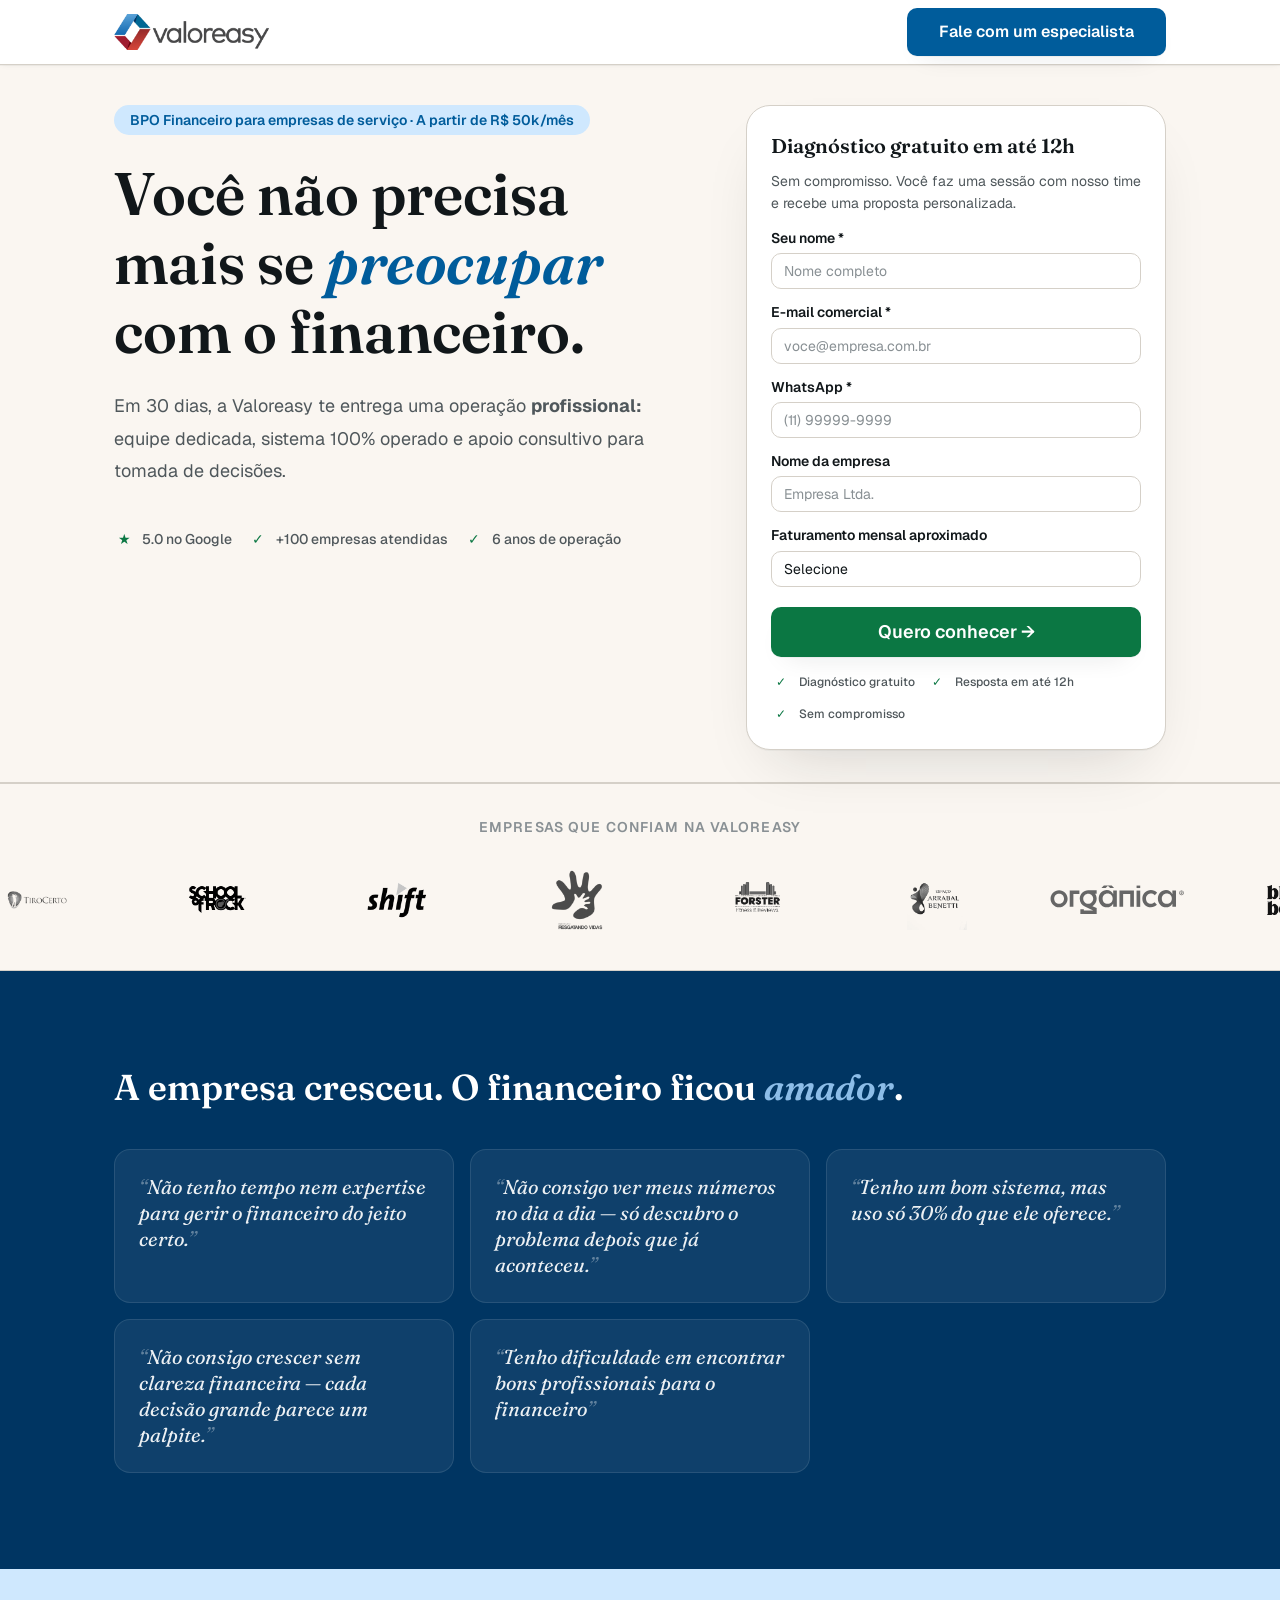
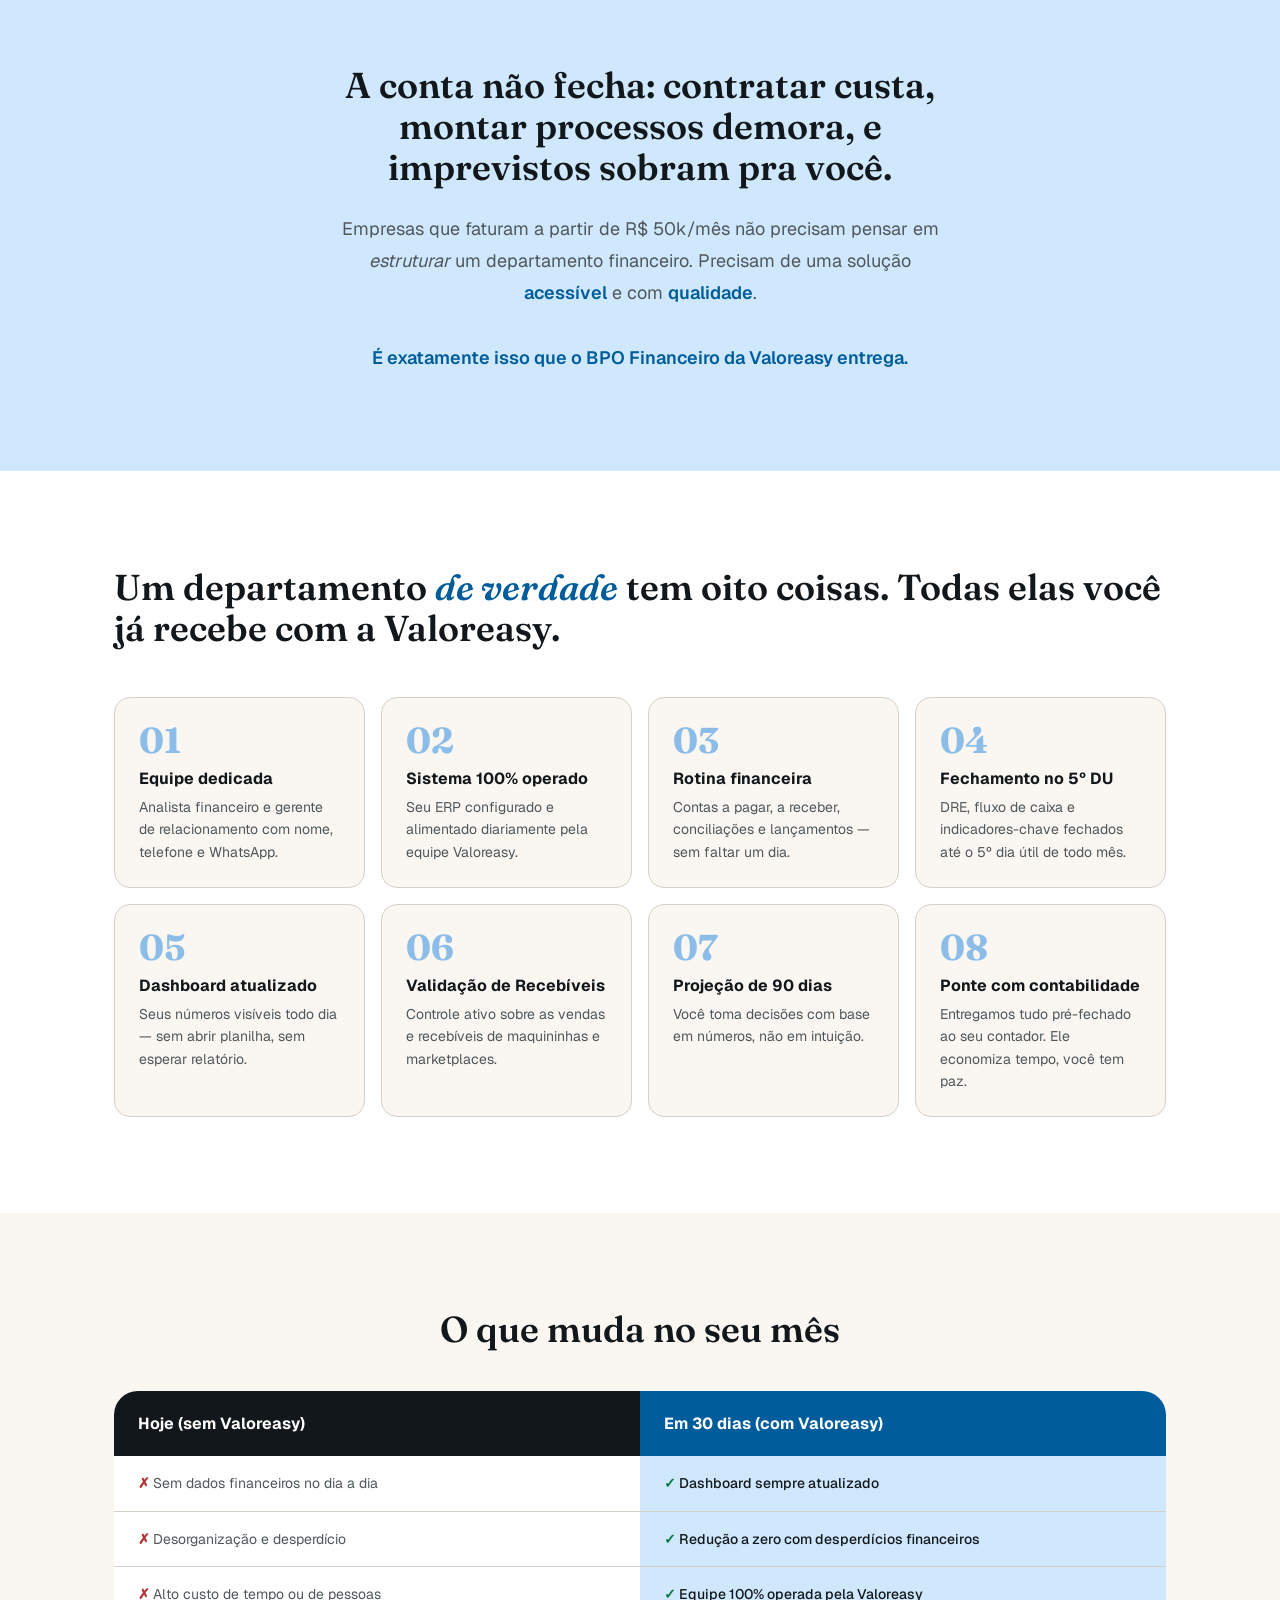
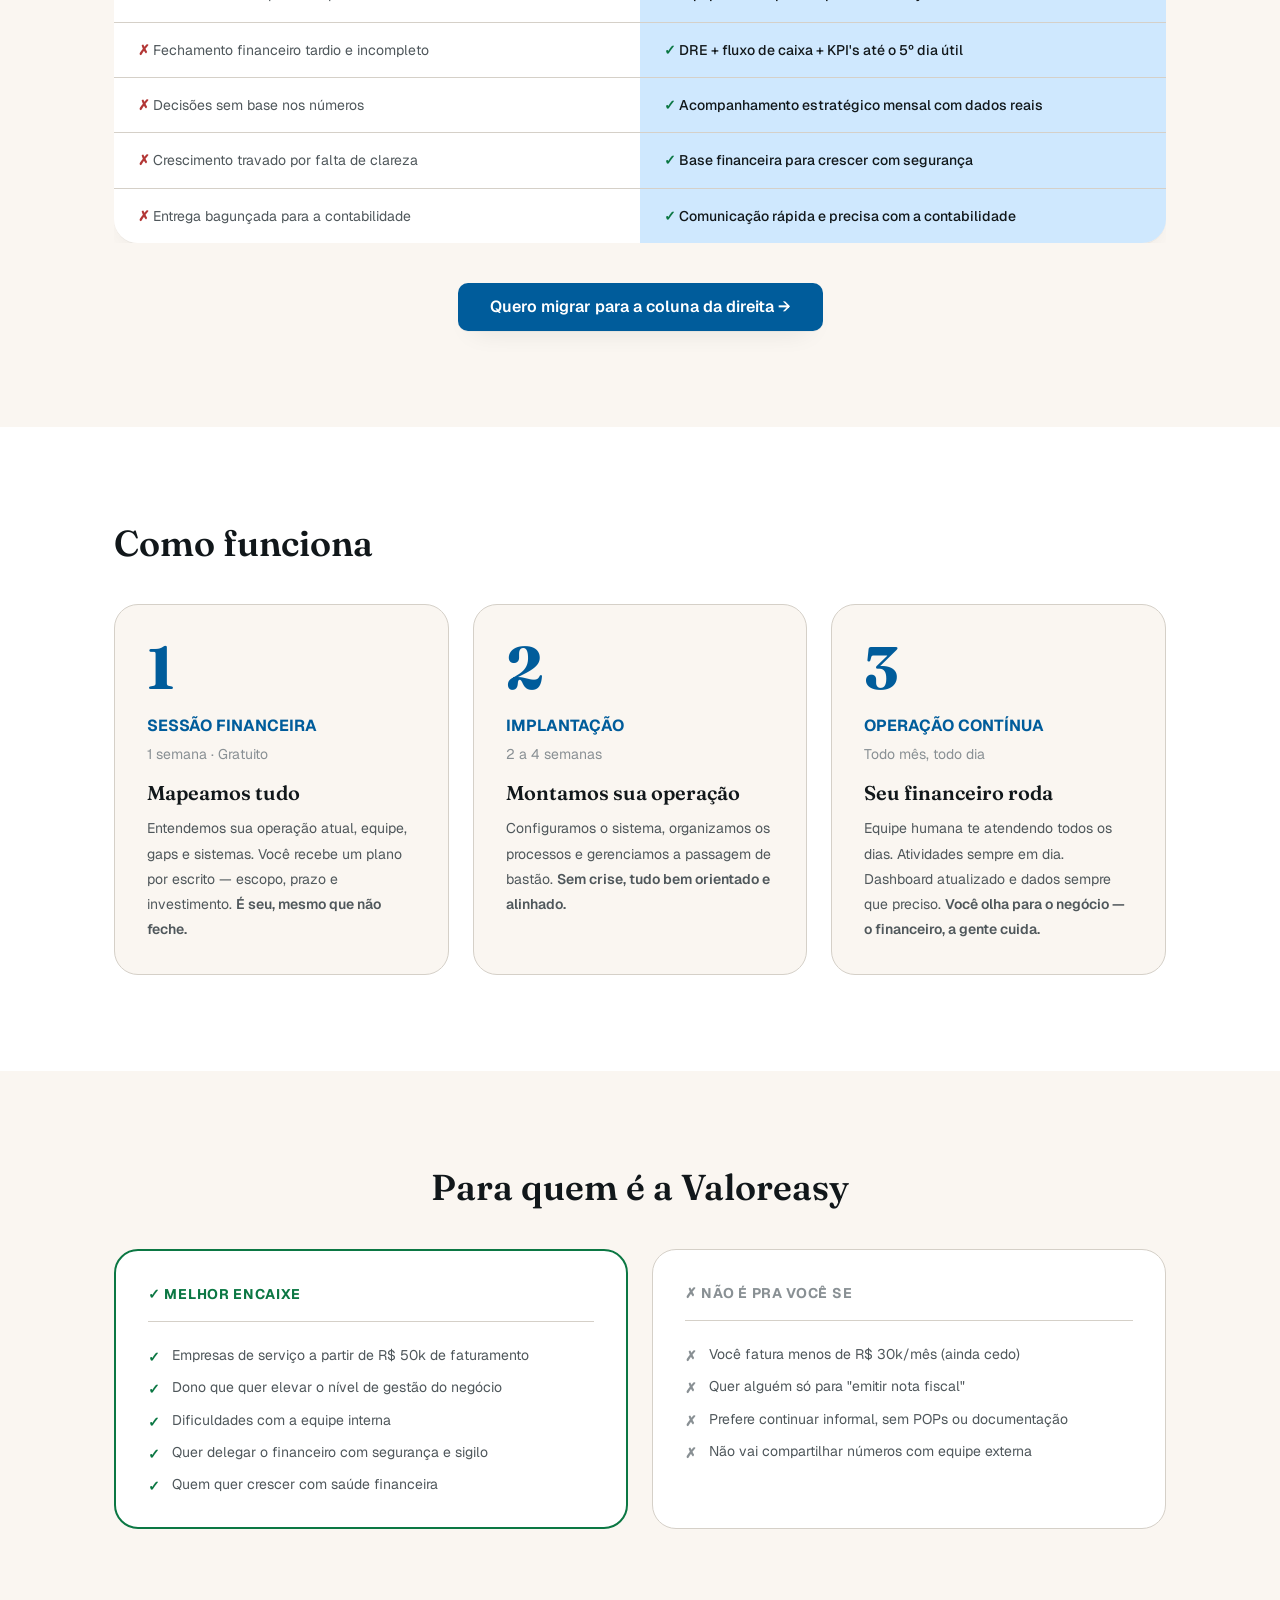
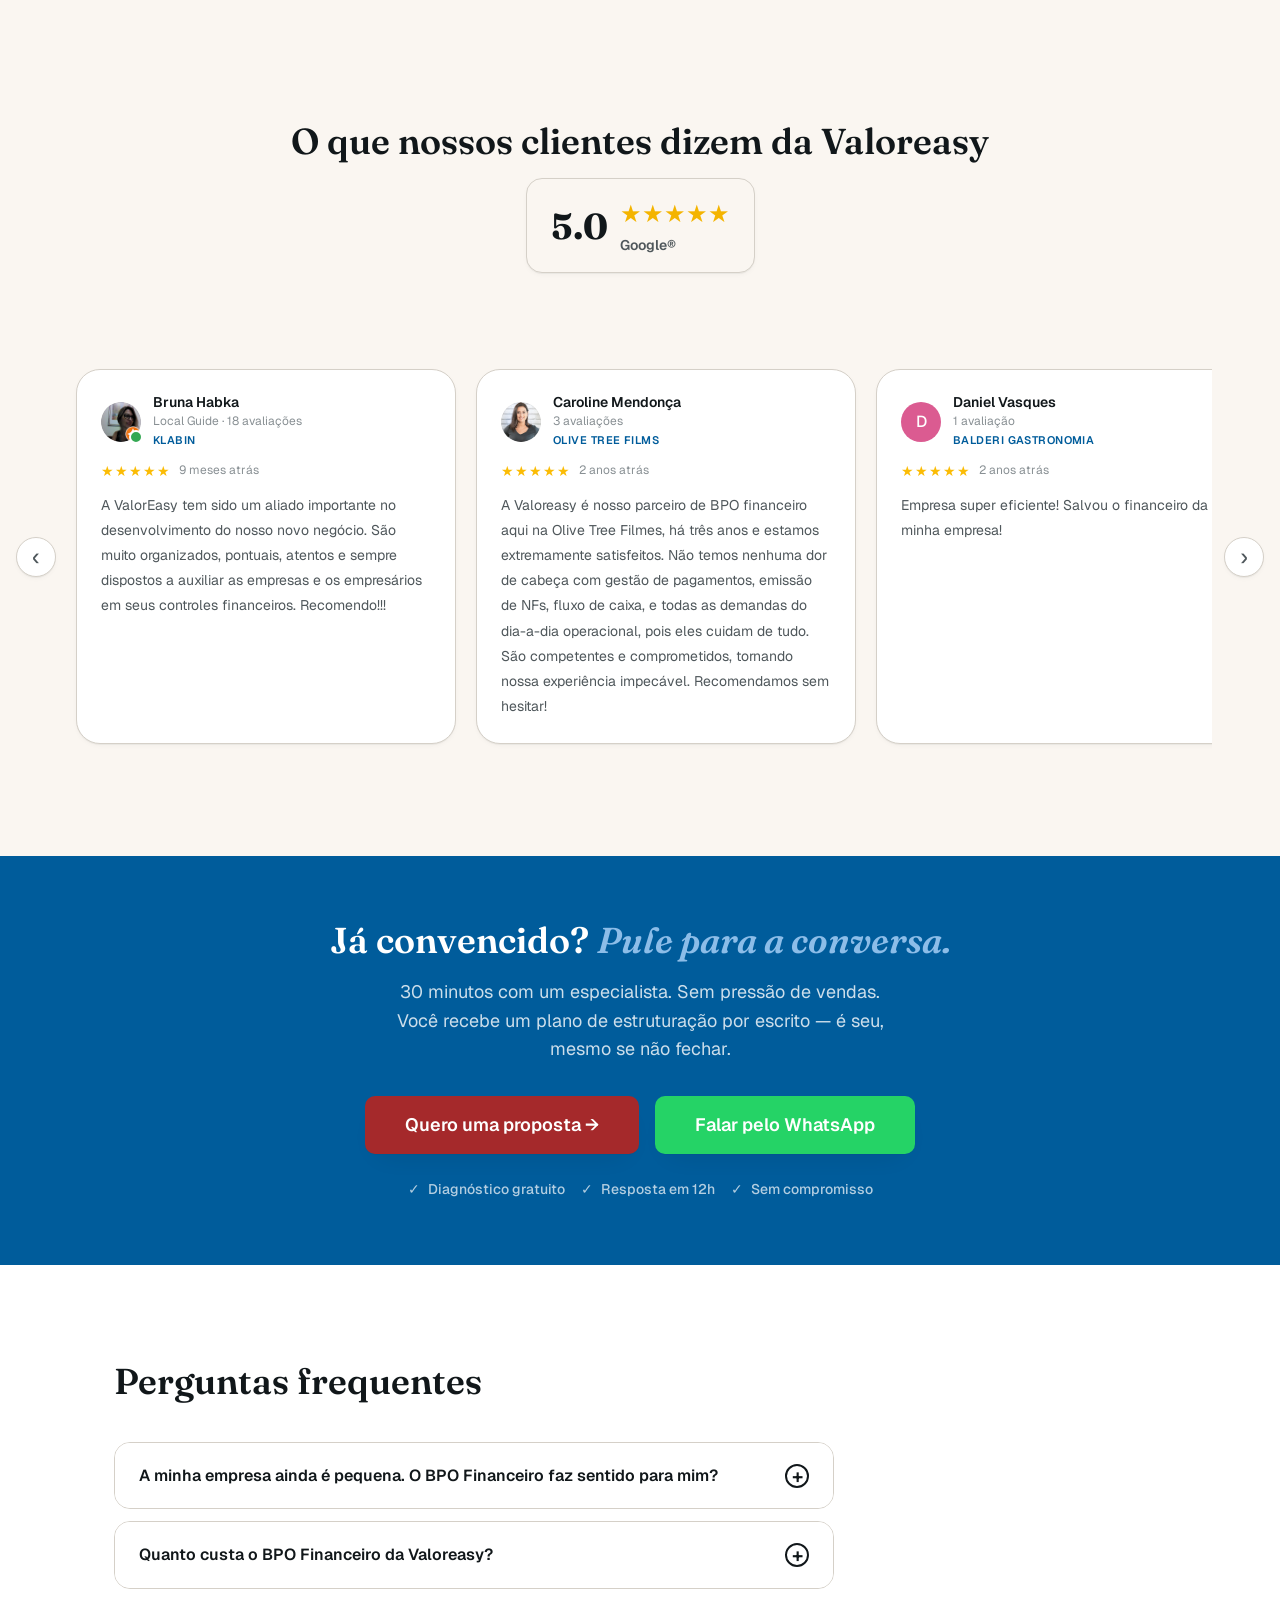
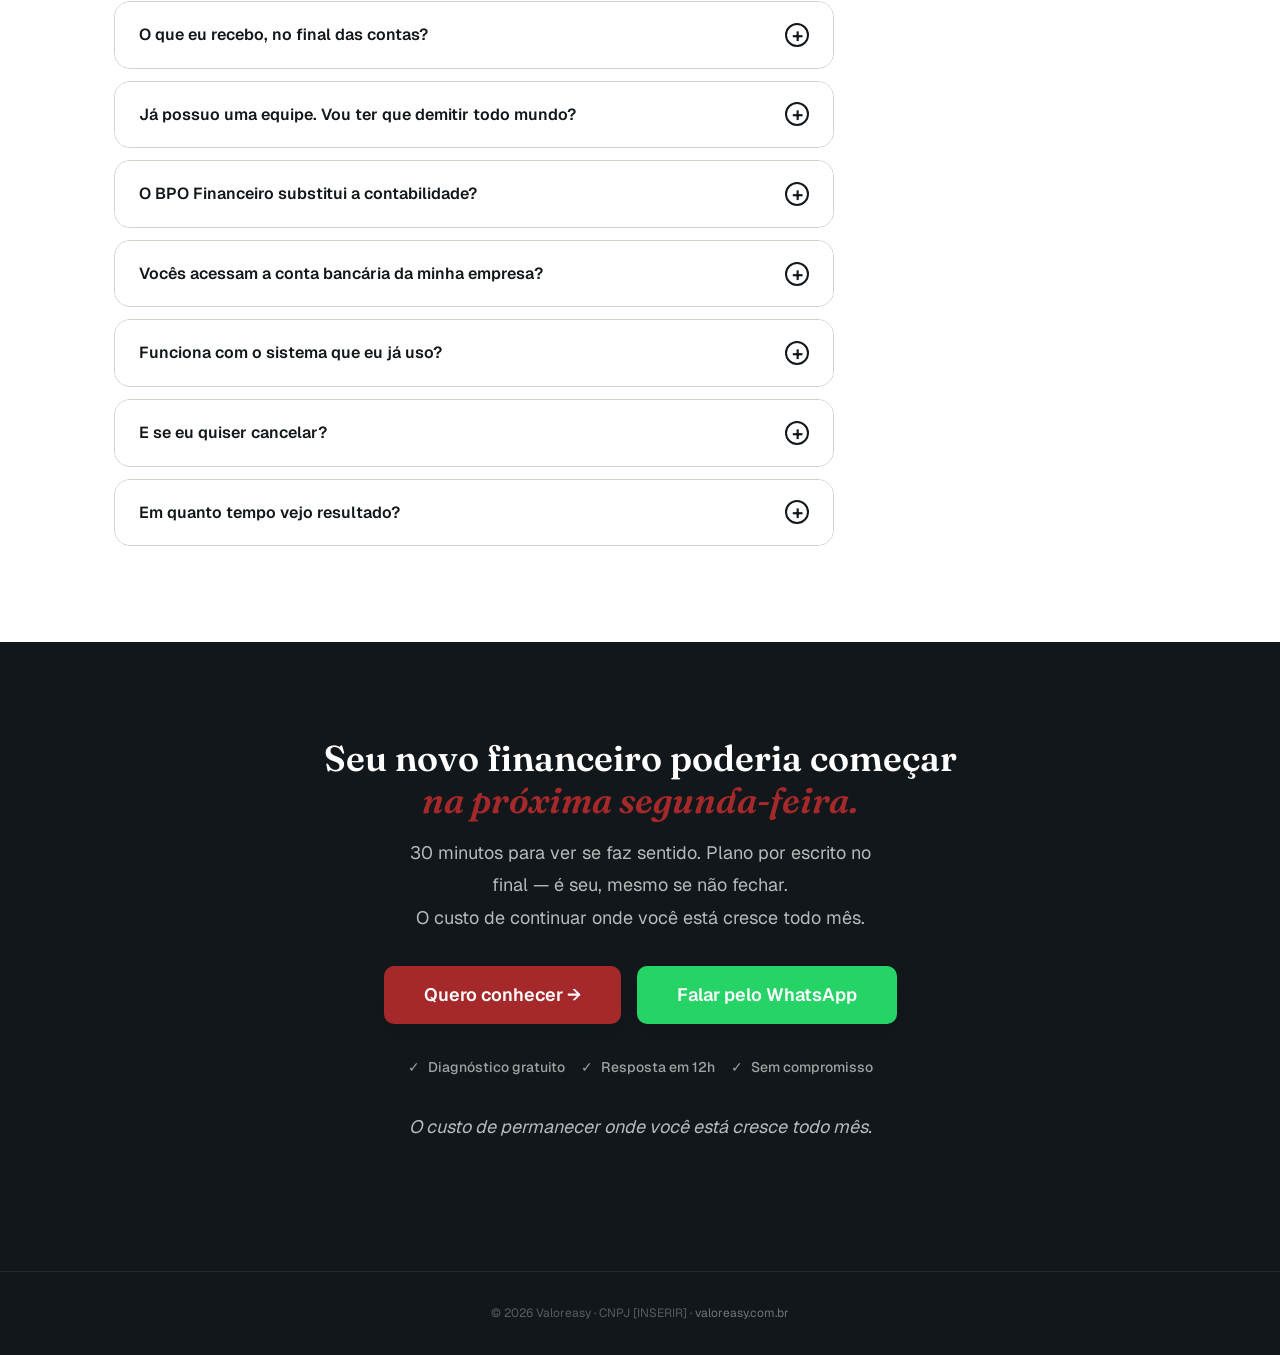
==== commit 0d3dafb7: "feat(lp): 5 ajustes — faixa logos autoplay, CTA bloco 05, hover bloco 06, bloco 08 sem container, oc" ====
--- a/lp/index.html
+++ b/lp/index.html
@@ -147,6 +147,58 @@
         </div>
       </div>
 
+    </div>
+  </div>
+</section>
+
+
+<!-- ============================================================
+     FAIXA — LOGOS DE CLIENTES (autoplay)
+     ============================================================ -->
+<section id="bloco-logos">
+  <p class="logo-wall__title">Empresas que confiam na Valoreasy</p>
+  <div class="logo-carousel logo-carousel--autoplay" data-carousel data-carousel-autoplay>
+    <div class="logo-carousel__track" data-carousel-track>
+      <div class="logo-cliente">
+        <img class="logo-cliente__gray"  src="assets/logos/clientes/1 - gray.png"  alt="Cliente Valoreasy" loading="lazy">
+        <img class="logo-cliente__color" src="assets/logos/clientes/1 - color.png" alt="" aria-hidden="true" loading="lazy">
+      </div>
+      <div class="logo-cliente">
+        <img class="logo-cliente__gray"  src="assets/logos/clientes/2 - gray.png"  alt="Cliente Valoreasy" loading="lazy">
+        <img class="logo-cliente__color" src="assets/logos/clientes/2 - color.png" alt="" aria-hidden="true" loading="lazy">
+      </div>
+      <div class="logo-cliente">
+        <img class="logo-cliente__gray"  src="assets/logos/clientes/3 - gray.png"  alt="Cliente Valoreasy" loading="lazy">
+        <img class="logo-cliente__color" src="assets/logos/clientes/3 - color.png" alt="" aria-hidden="true" loading="lazy">
+      </div>
+      <div class="logo-cliente">
+        <img class="logo-cliente__gray"  src="assets/logos/clientes/4 - gray.png"  alt="Cliente Valoreasy" loading="lazy">
+        <img class="logo-cliente__color" src="assets/logos/clientes/4 - color.png" alt="" aria-hidden="true" loading="lazy">
+      </div>
+      <div class="logo-cliente">
+        <img class="logo-cliente__gray"  src="assets/logos/clientes/5 - gray.png"  alt="Cliente Valoreasy" loading="lazy">
+        <img class="logo-cliente__color" src="assets/logos/clientes/5 - color.png" alt="" aria-hidden="true" loading="lazy">
+      </div>
+      <div class="logo-cliente">
+        <img class="logo-cliente__gray"  src="assets/logos/clientes/6 - gray.png"  alt="Cliente Valoreasy" loading="lazy">
+        <img class="logo-cliente__color" src="assets/logos/clientes/6 - color.png" alt="" aria-hidden="true" loading="lazy">
+      </div>
+      <div class="logo-cliente">
+        <img class="logo-cliente__gray"  src="assets/logos/clientes/7 - gray.svg"  alt="Cliente Valoreasy" loading="lazy">
+        <img class="logo-cliente__color" src="assets/logos/clientes/7 - color.svg" alt="" aria-hidden="true" loading="lazy">
+      </div>
+      <div class="logo-cliente">
+        <img class="logo-cliente__gray"  src="assets/logos/clientes/8 - gray.png"  alt="Cliente Valoreasy" loading="lazy">
+        <img class="logo-cliente__color" src="assets/logos/clientes/8 - color.png" alt="" aria-hidden="true" loading="lazy">
+      </div>
+      <div class="logo-cliente">
+        <img class="logo-cliente__gray"  src="assets/logos/clientes/9 - gray.png"  alt="Cliente Valoreasy" loading="lazy">
+        <img class="logo-cliente__color" src="assets/logos/clientes/9 - color.png" alt="" aria-hidden="true" loading="lazy">
+      </div>
+      <div class="logo-cliente">
+        <img class="logo-cliente__gray"  src="assets/logos/clientes/10 - gray.png"  alt="Cliente Valoreasy" loading="lazy">
+        <img class="logo-cliente__color" src="assets/logos/clientes/10 - color.png" alt="" aria-hidden="true" loading="lazy">
+      </div>
     </div>
   </div>
 </section>
@@ -299,6 +351,10 @@
         </tbody>
       </table>
     </div>
+
+    <div class="ad-cta">
+      <a href="#hero-form" class="btn btn--primary">Quero migrar para a coluna da direita →</a>
+    </div>
   </div>
 </section>
 
@@ -324,7 +380,7 @@
         </p>
       </div>
 
-      <div class="fase-card fase-card--destaque">
+      <div class="fase-card">
         <div class="fase-card__num">2</div>
         <div class="fase-card__titulo">IMPLANTAÇÃO</div>
         <div class="fase-card__prazo">2 a 4 semanas</div>
@@ -393,77 +449,24 @@
      ============================================================ -->
 <section id="bloco-autoridade">
   <div class="container">
-
     <h2>O que nossos clientes dizem da Valoreasy</h2>
-
-    <!-- Logo wall com carousel -->
-    <div class="logo-wall">
-      <p class="logo-wall__title">Empresas que confiam na Valoreasy</p>
-      <div class="logo-carousel" data-carousel>
-        <button type="button" class="logo-carousel__arrow logo-carousel__arrow--prev" data-carousel-prev aria-label="Logos anteriores">‹</button>
-        <div class="logo-carousel__track" data-carousel-track>
-          <div class="logo-cliente">
-            <img class="logo-cliente__gray"  src="assets/logos/clientes/1 - gray.png"  alt="Cliente Valoreasy" loading="lazy">
-            <img class="logo-cliente__color" src="assets/logos/clientes/1 - color.png" alt="" aria-hidden="true" loading="lazy">
-          </div>
-          <div class="logo-cliente">
-            <img class="logo-cliente__gray"  src="assets/logos/clientes/2 - gray.png"  alt="Cliente Valoreasy" loading="lazy">
-            <img class="logo-cliente__color" src="assets/logos/clientes/2 - color.png" alt="" aria-hidden="true" loading="lazy">
-          </div>
-          <div class="logo-cliente">
-            <img class="logo-cliente__gray"  src="assets/logos/clientes/3 - gray.png"  alt="Cliente Valoreasy" loading="lazy">
-            <img class="logo-cliente__color" src="assets/logos/clientes/3 - color.png" alt="" aria-hidden="true" loading="lazy">
-          </div>
-          <div class="logo-cliente">
-            <img class="logo-cliente__gray"  src="assets/logos/clientes/4 - gray.png"  alt="Cliente Valoreasy" loading="lazy">
-            <img class="logo-cliente__color" src="assets/logos/clientes/4 - color.png" alt="" aria-hidden="true" loading="lazy">
-          </div>
-          <div class="logo-cliente">
-            <img class="logo-cliente__gray"  src="assets/logos/clientes/5 - gray.png"  alt="Cliente Valoreasy" loading="lazy">
-            <img class="logo-cliente__color" src="assets/logos/clientes/5 - color.png" alt="" aria-hidden="true" loading="lazy">
-          </div>
-          <div class="logo-cliente">
-            <img class="logo-cliente__gray"  src="assets/logos/clientes/6 - gray.png"  alt="Cliente Valoreasy" loading="lazy">
-            <img class="logo-cliente__color" src="assets/logos/clientes/6 - color.png" alt="" aria-hidden="true" loading="lazy">
-          </div>
-          <div class="logo-cliente">
-            <img class="logo-cliente__gray"  src="assets/logos/clientes/7 - gray.svg"  alt="Cliente Valoreasy" loading="lazy">
-            <img class="logo-cliente__color" src="assets/logos/clientes/7 - color.svg" alt="" aria-hidden="true" loading="lazy">
-          </div>
-          <div class="logo-cliente">
-            <img class="logo-cliente__gray"  src="assets/logos/clientes/8 - gray.png"  alt="Cliente Valoreasy" loading="lazy">
-            <img class="logo-cliente__color" src="assets/logos/clientes/8 - color.png" alt="" aria-hidden="true" loading="lazy">
-          </div>
-          <div class="logo-cliente">
-            <img class="logo-cliente__gray"  src="assets/logos/clientes/9 - gray.png"  alt="Cliente Valoreasy" loading="lazy">
-            <img class="logo-cliente__color" src="assets/logos/clientes/9 - color.png" alt="" aria-hidden="true" loading="lazy">
-          </div>
-          <div class="logo-cliente">
-            <img class="logo-cliente__gray"  src="assets/logos/clientes/10 - gray.png"  alt="Cliente Valoreasy" loading="lazy">
-            <img class="logo-cliente__color" src="assets/logos/clientes/10 - color.png" alt="" aria-hidden="true" loading="lazy">
-          </div>
-        </div>
-        <button type="button" class="logo-carousel__arrow logo-carousel__arrow--next" data-carousel-next aria-label="Próximas logos">›</button>
-      </div>
-    </div>
-
-    <!-- Avaliações reais do Google Meu Negócio -->
-    <div class="google-reviews">
-      <div class="google-reviews__header">
-        <div class="google-badge">
-          <div class="google-badge__score">5.0</div>
-          <div>
-            <div class="google-badge__stars">★★★★★</div>
-            <div class="google-badge__info">
-              <div class="google-badge__label">Google®</div>
-            </div>
-          </div>
-        </div>
-      </div>
-
-      <div class="reviews-carousel" data-carousel>
-        <button type="button" class="reviews-carousel__arrow reviews-carousel__arrow--prev" data-carousel-prev aria-label="Avaliações anteriores">‹</button>
-        <div class="reviews-carousel__track" data-carousel-track>
+    <div class="google-reviews__header">
+      <div class="google-badge">
+        <div class="google-badge__score">5.0</div>
+        <div>
+          <div class="google-badge__stars">★★★★★</div>
+          <div class="google-badge__info">
+            <div class="google-badge__label">Google®</div>
+          </div>
+        </div>
+      </div>
+    </div>
+  </div>
+
+  <!-- Avaliações reais do Google Meu Negócio (carousel edge-to-edge) -->
+  <div class="reviews-carousel" data-carousel>
+    <button type="button" class="reviews-carousel__arrow reviews-carousel__arrow--prev" data-carousel-prev aria-label="Avaliações anteriores">‹</button>
+    <div class="reviews-carousel__track" data-carousel-track>
 
           <div class="review-card">
             <div class="review-card__header">
@@ -608,11 +611,8 @@
             <p class="review-card__text">Excelente experiência, nos ajudaram muito a resolver os problemas que para nós pareciam muito complexos.</p>
           </div>
 
-        </div>
-        <button type="button" class="reviews-carousel__arrow reviews-carousel__arrow--next" data-carousel-next aria-label="Próximas avaliações">›</button>
-      </div>
-    </div>
-
+    </div>
+    <button type="button" class="reviews-carousel__arrow reviews-carousel__arrow--next" data-carousel-next aria-label="Próximas avaliações">›</button>
   </div>
 </section>
 
@@ -645,9 +645,9 @@
 
 
 <!-- ============================================================
-     BLOCO 10 — A EQUIPE
-     ============================================================ -->
-<section id="bloco-equipe">
+     BLOCO 10 — A EQUIPE (oculto até fotos chegarem)
+     ============================================================ -->
+<section id="bloco-equipe" hidden>
   <div class="container">
     <h2>Conheça <em>seu departamento</em>.</h2>
     <p class="equipe-sub">
@@ -699,35 +699,61 @@
 
       <div class="faq-item">
         <button class="faq-question">
-          Quanto custa?
+          A minha empresa ainda é pequena. O BPO Financeiro faz sentido para mim?
+          <span class="faq-icon">+</span>
+        </button>
+        <div class="faq-answer">
+          <div class="faq-answer__inner">
+            A resposta óbvia é: quanto antes, melhor. 
+            Se sua empresa já fatura a partir de R$ 50 mil/mês, ela está pronta para estruturar esse novo nível de gestão.
+          </div>
+        </div>
+      </div>
+
+      <div class="faq-item">
+        <button class="faq-question">
+          Quanto custa o BPO Financeiro da Valoreasy?
           <span class="faq-icon">+</span>
         </button>
         <div class="faq-answer">
           <div class="faq-answer__inner">
             A partir de R$ 1.250,00/mês, variando conforme o volume da operação.
-            Costuma ser <strong>menos da metade</strong> do equivalente com equipe interna.
-            O diagnóstico gratuito define sua faixa exata.
+            O valor costuma ser acessível e adequado ao porte e necessidades da empresa.
+            <strong><u><a href="#hero-form">Fale com um especialista</a></u></strong> e receba sua proposta personalizada.
           </div>
         </div>
       </div>
 
       <div class="faq-item">
         <button class="faq-question">
-          E a minha equipe atual? Vou ter que demitir todo mundo?
+          O que eu recebo, no final das contas?
+          <span class="faq-icon">+</span>
+        </button>
+        <div class="faq-answer">
+          <div class="faq-answer__inner">
+            O BPO Financeiro da Valoreasy atua na executação de todas as <strong>atividades financeiras diárias</strong> 
+            (conciliações, contas a pagar, contas a receber, faturamento, fluxo de caixa), bem como na entrega de <strong>visão dos números</strong> da empresa
+            para os donos através de relatórios e apresentações financeiras.
+          </div>
+        </div>
+      </div>
+
+      <div class="faq-item">
+        <button class="faq-question">
+          Já possuo uma equipe. Vou ter que demitir todo mundo?
           <span class="faq-icon">+</span>
         </button>
         <div class="faq-answer">
           <div class="faq-answer__inner">
             Não necessariamente. Gerenciamos a transição juntos — realocação para outras funções,
             redirecionamento ou saída com planejamento. Você decide o que faz mais sentido.
-            Ninguém é cortado de surpresa.
           </div>
         </div>
       </div>
 
       <div class="faq-item">
         <button class="faq-question">
-          Substitui a contabilidade?
+          O BPO Financeiro substitui a contabilidade?
           <span class="faq-icon">+</span>
         </button>
         <div class="faq-answer">
@@ -740,12 +766,13 @@
 
       <div class="faq-item">
         <button class="faq-question">
-          Vocês movimentam minha conta bancária?
+          Vocês acessam a conta bancária da minha empresa?
           <span class="faq-icon">+</span>
         </button>
         <div class="faq-answer">
           <div class="faq-answer__inner">
-            Não. A gente prepara — você (ou um aprovador que você designa) aprova.
+            Sim, a sua equipe dedicada precisa ter acesso às suas contas bancárias com perfil restrito a consultas e registros de dados.
+            A gente prepara tudo e você (ou um aprovador que você designa) aprova com confiança.
             Controle duplo, 100% auditado. Nunca movimentamos sem sua autorização explícita.
           </div>
         </div>
@@ -771,8 +798,8 @@
         </button>
         <div class="faq-answer">
           <div class="faq-answer__inner">
-            30 dias de aviso + devolução de todos os documentos organizada e completa.
-            Sem multa, sem lock-in, sem drama. Nossa retenção é alta porque o resultado fala por si.
+            30 dias de aviso prévio e tudo certo.
+            Sem multa, sem travas, sem drama. Nosso foco é a entrega de resultados que faça sentido para você.
           </div>
         </div>
       </div>
@@ -784,8 +811,8 @@
         </button>
         <div class="faq-answer">
           <div class="faq-answer__inner">
-            A implantação leva de 2 a 4 semanas. No primeiro mês completo você já tem
-            dashboard diário, fechamento no 5º DU e visão clara do que está acontecendo no seu caixa.
+            A implantação leva de 15 a 30 dias. A partir daí, começamos a operar o seu financeiro e você já começa a ver os resultados.
+            No fechamento do primeiro mês você recebe o relatório completo do seu negócio com a apresentação técnica pelo seu gerente de relacionamento.
           </div>
         </div>
       </div>
--- a/lp/css/lp.css
+++ b/lp/css/lp.css
@@ -606,6 +606,12 @@
   .ad-table tr { border-bottom: 1px solid var(--line); }
 }
 
+.ad-cta {
+  display: flex;
+  justify-content: center;
+  margin-top: var(--space-10);
+}
+
 /* ============================================================
    BLOCO 06 — COMO FUNCIONA
    ============================================================ */
@@ -634,13 +640,24 @@
   padding: var(--space-8);
   border: 1px solid var(--line);
   position: relative;
+  transition: background var(--duration) var(--ease),
+              border-color var(--duration) var(--ease),
+              transform var(--duration) var(--ease),
+              box-shadow var(--duration) var(--ease);
+}
+
+.fase-card:hover {
+  background: var(--brand-tint);
+  border-color: var(--brand-soft);
+  transform: translateY(-2px);
+  box-shadow: var(--shadow-md);
 }
 
 .fase-card__num {
   font-family: var(--font-serif);
   font-size: var(--text-5xl);
   font-weight: 700;
-  color: var(--brand-tint);
+  color: var(--brand);
   line-height: 1;
   margin-bottom: var(--space-4);
 }
@@ -670,11 +687,6 @@
   line-height: var(--leading-loose);
 }
 
-.fase-card--destaque {
-  background: var(--brand-tint);
-  border-color: var(--brand-soft);
-}
-
 /* ============================================================
    BLOCO 07 — PARA QUEM É
    ============================================================ */
@@ -760,12 +772,8 @@
    ============================================================ */
 
 #bloco-autoridade {
-  background: var(--white);
+  background: var(--paper);
   text-align: center;
-}
-
-#bloco-autoridade .container {
-  max-width: 1280px;
 }
 
 #bloco-autoridade h2 {
@@ -840,6 +848,22 @@
   font-weight: 600;
   color: var(--ink-soft);
   letter-spacing: 0.01em;
+}
+
+/* Faixa de logos entre Hero e Bloco 02 (autoplay) */
+#bloco-logos {
+  background: var(--paper);
+  padding: var(--space-8) 0;
+  border-top: 1px solid var(--line);
+  border-bottom: 1px solid var(--line);
+}
+
+.logo-carousel--autoplay {
+  overflow: hidden;
+}
+
+.logo-carousel--autoplay .logo-carousel__track {
+  scroll-behavior: auto;
 }
 
 /* Logo wall */
@@ -929,35 +953,19 @@
 .logo-cliente:hover .logo-cliente__gray  { opacity: 0; }
 .logo-cliente:hover .logo-cliente__color { opacity: 1; }
 
-/* Avaliações Google (badge + reviews agrupados) */
-.google-reviews {
-  background: var(--paper);
-  border: 1px solid var(--line);
-  border-radius: var(--r-xl);
-  padding: var(--space-8);
-  margin-top: var(--space-12);
-}
-
+/* Avaliações Google — header (badge centralizado, sem card wrapper) */
 .google-reviews__header {
   display: flex;
   justify-content: center;
-  margin-bottom: var(--space-8);
-}
-
-.google-reviews .google-badge {
-  margin-bottom: 0;
-  background: var(--white);
-}
-
-.google-reviews .review-card {
-  background: var(--white);
-}
-
-/* Reviews carousel */
+  margin-bottom: var(--space-10);
+}
+
+/* Reviews carousel (edge-to-edge — sem container) */
 .reviews-carousel {
   display: flex;
   align-items: center;
   gap: var(--space-3);
+  padding-inline: var(--space-4);
 }
 
 .reviews-carousel__track {
@@ -968,7 +976,7 @@
   overflow-x: auto;
   scroll-behavior: smooth;
   scrollbar-width: none;
-  padding: var(--space-2) 0;
+  padding: var(--space-4) var(--space-2);
 }
 
 .reviews-carousel__track::-webkit-scrollbar { display: none; }
@@ -1024,7 +1032,7 @@
 }
 
 .review-card {
-  background: var(--paper);
+  background: var(--white);
   border: 1px solid var(--line);
   border-radius: var(--r-xl);
   padding: var(--space-6);
@@ -1032,6 +1040,7 @@
   flex-direction: column;
   gap: var(--space-3);
   text-align: left;
+  box-shadow: var(--shadow-sm);
 }
 
 .review-card__header {
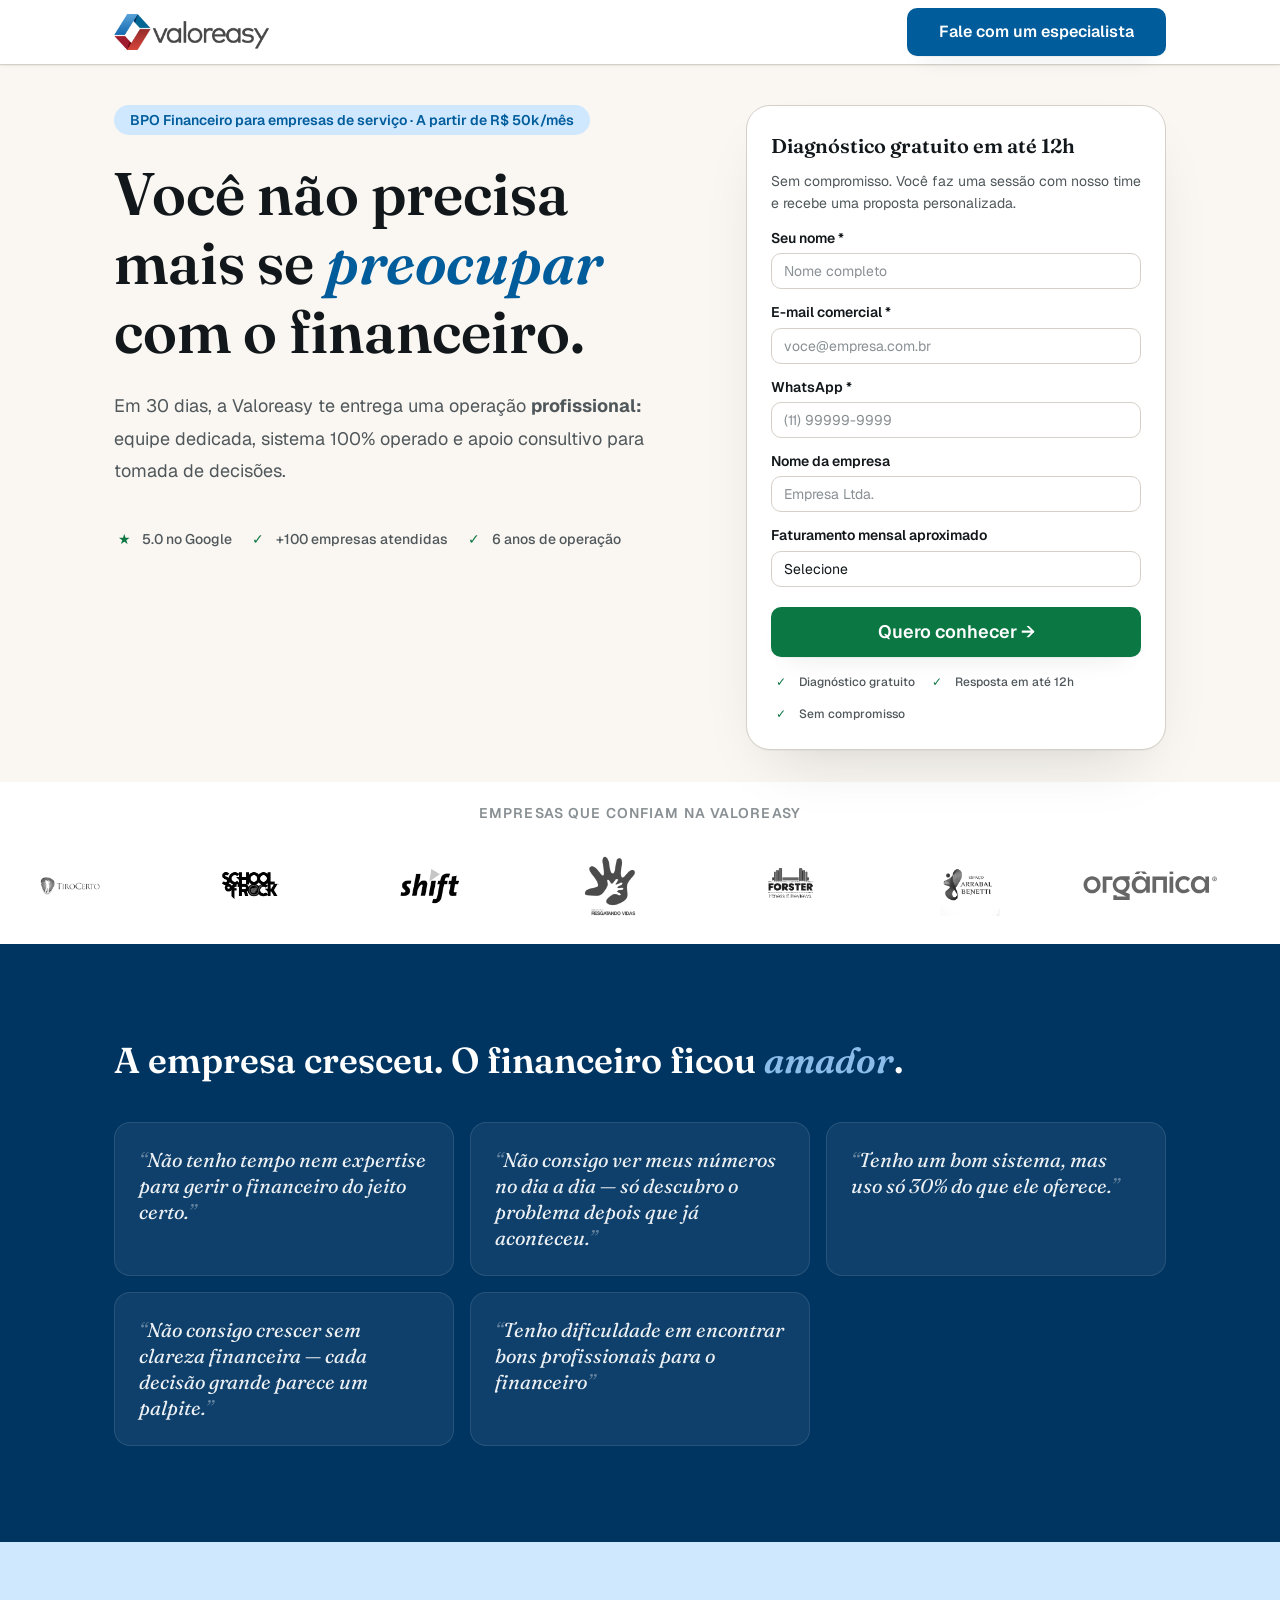
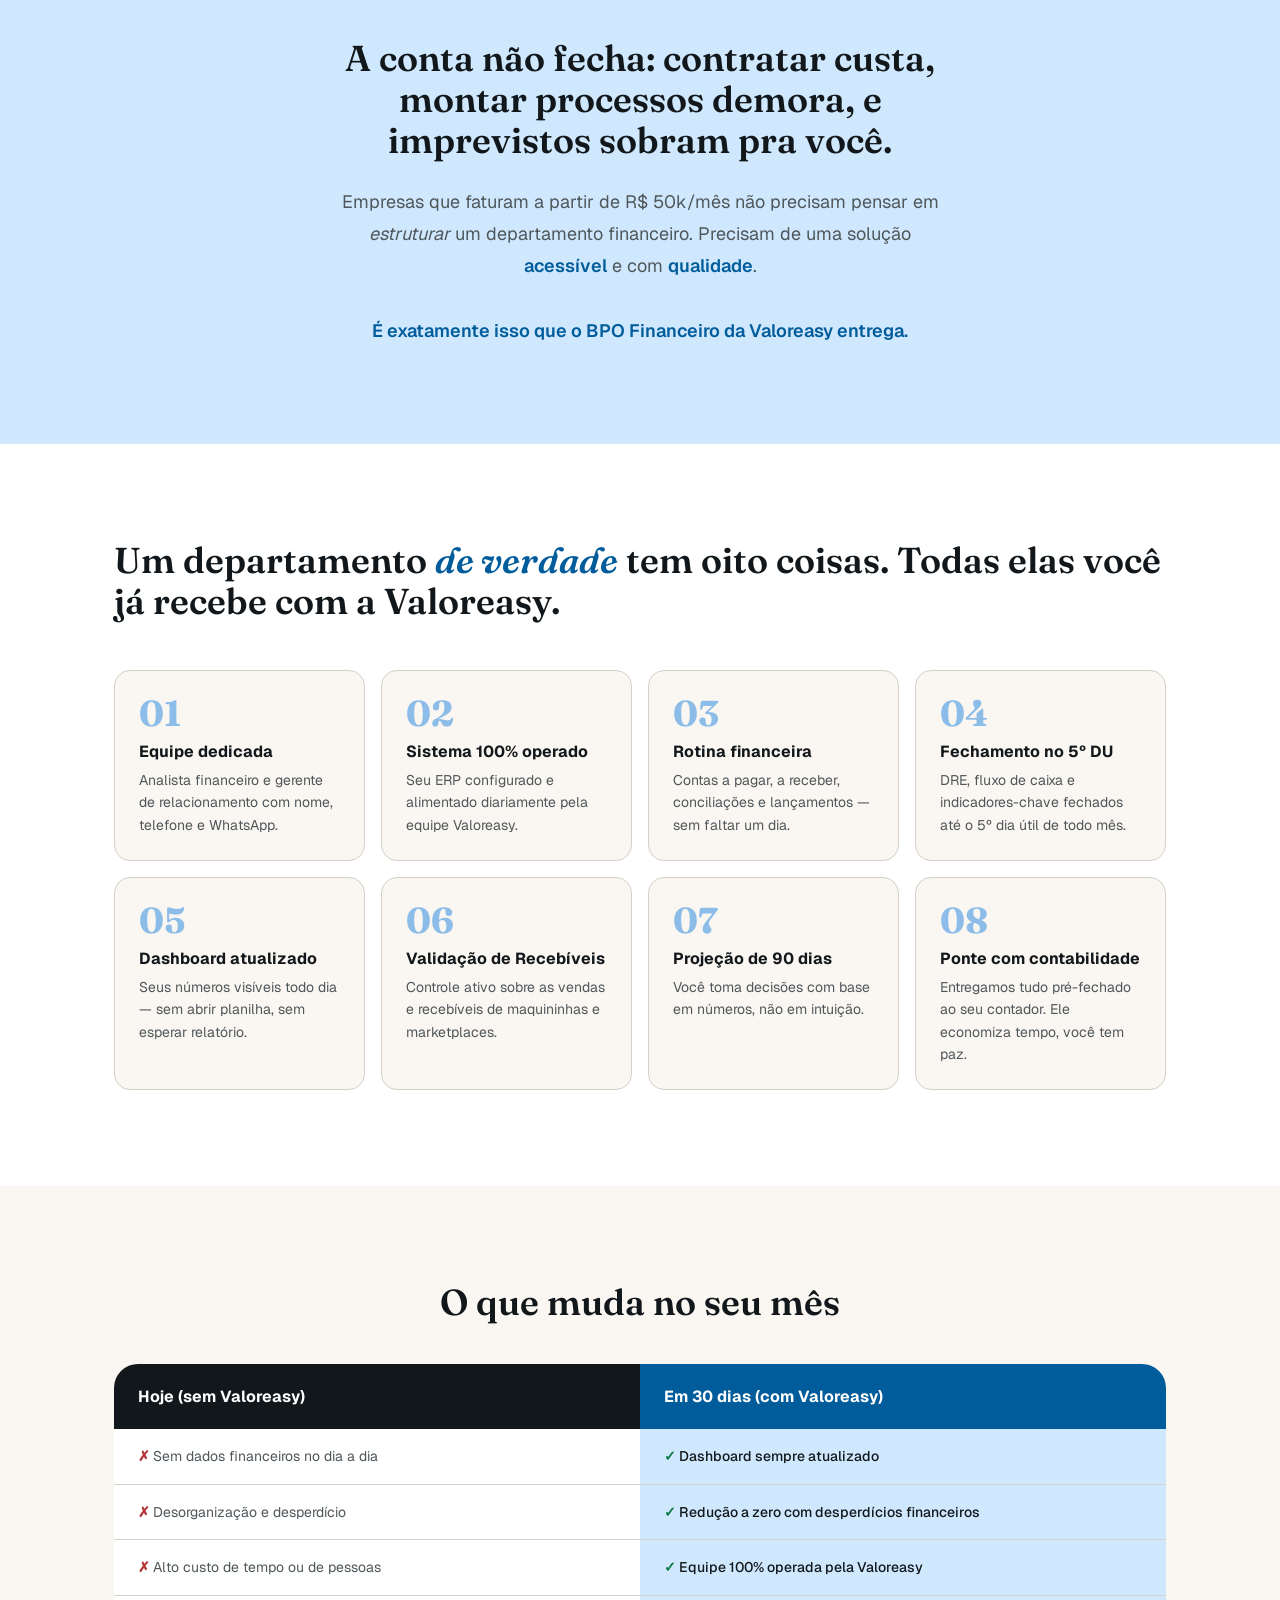
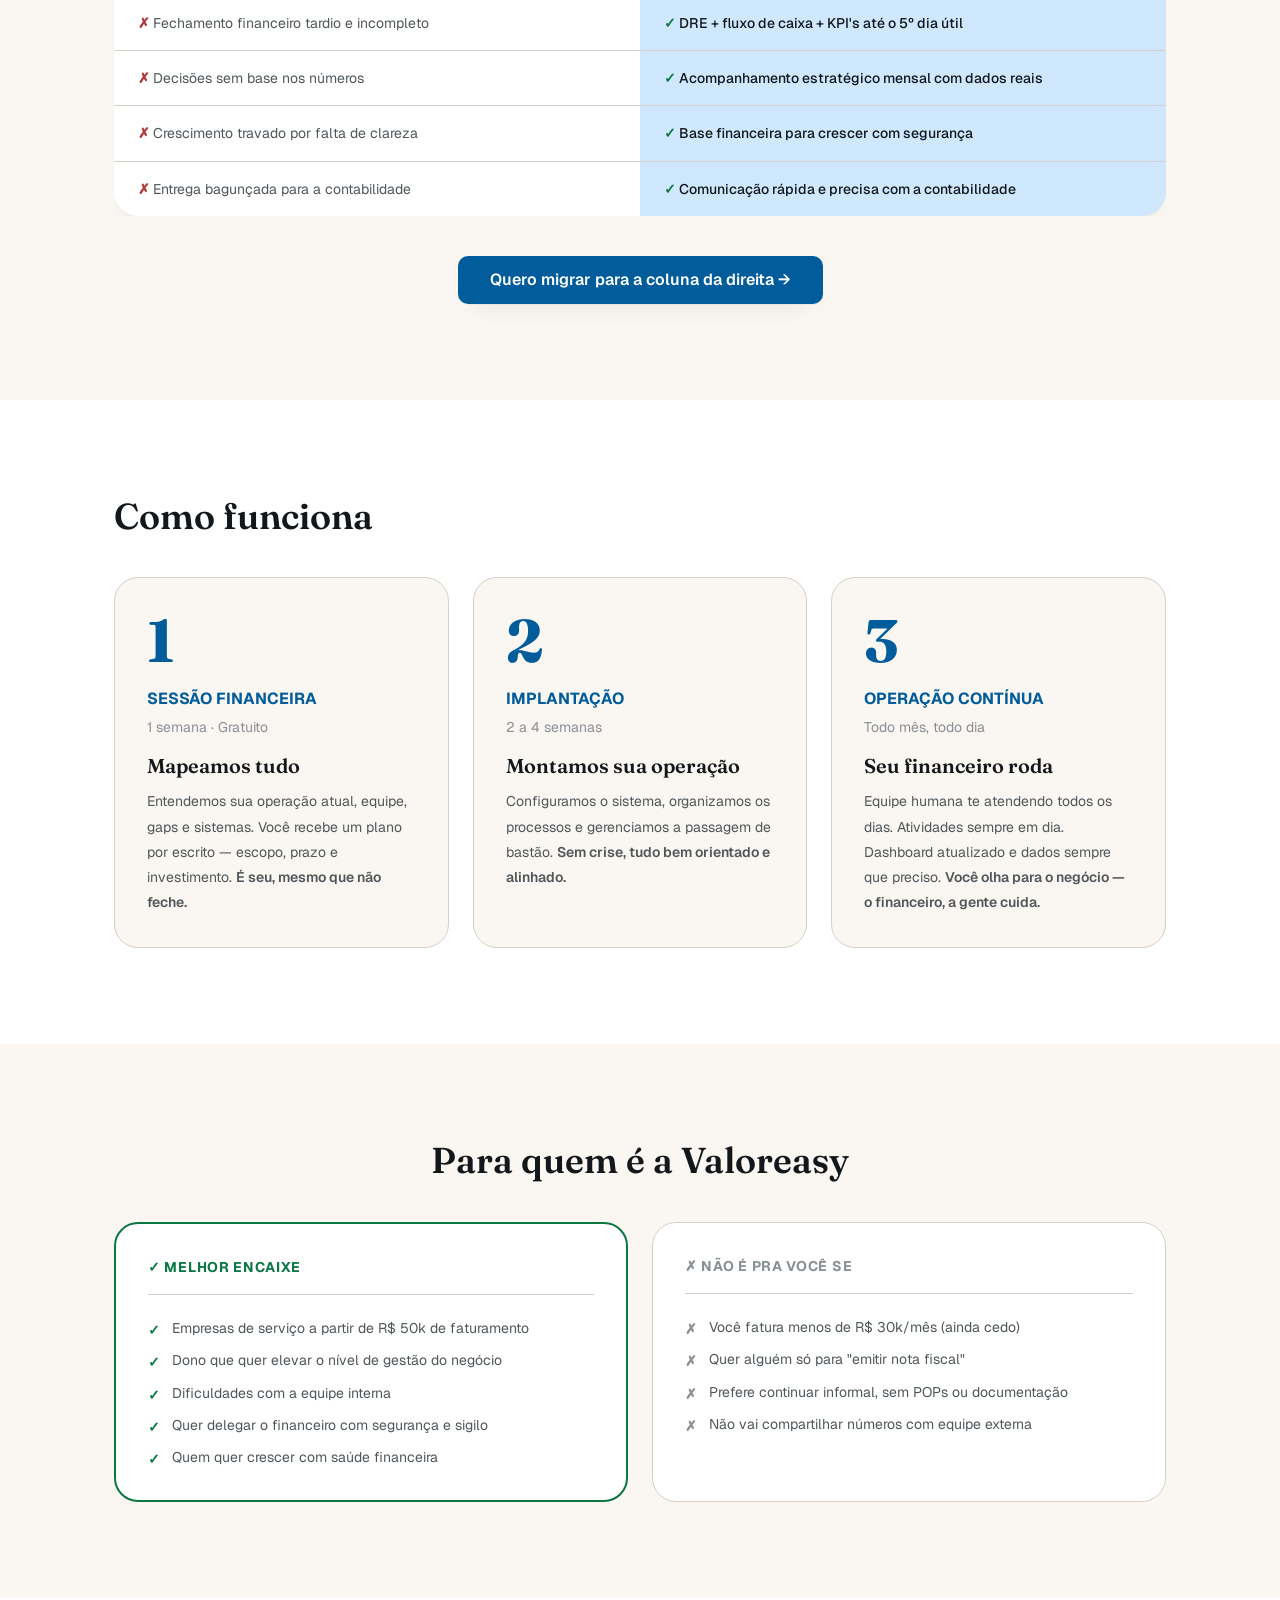
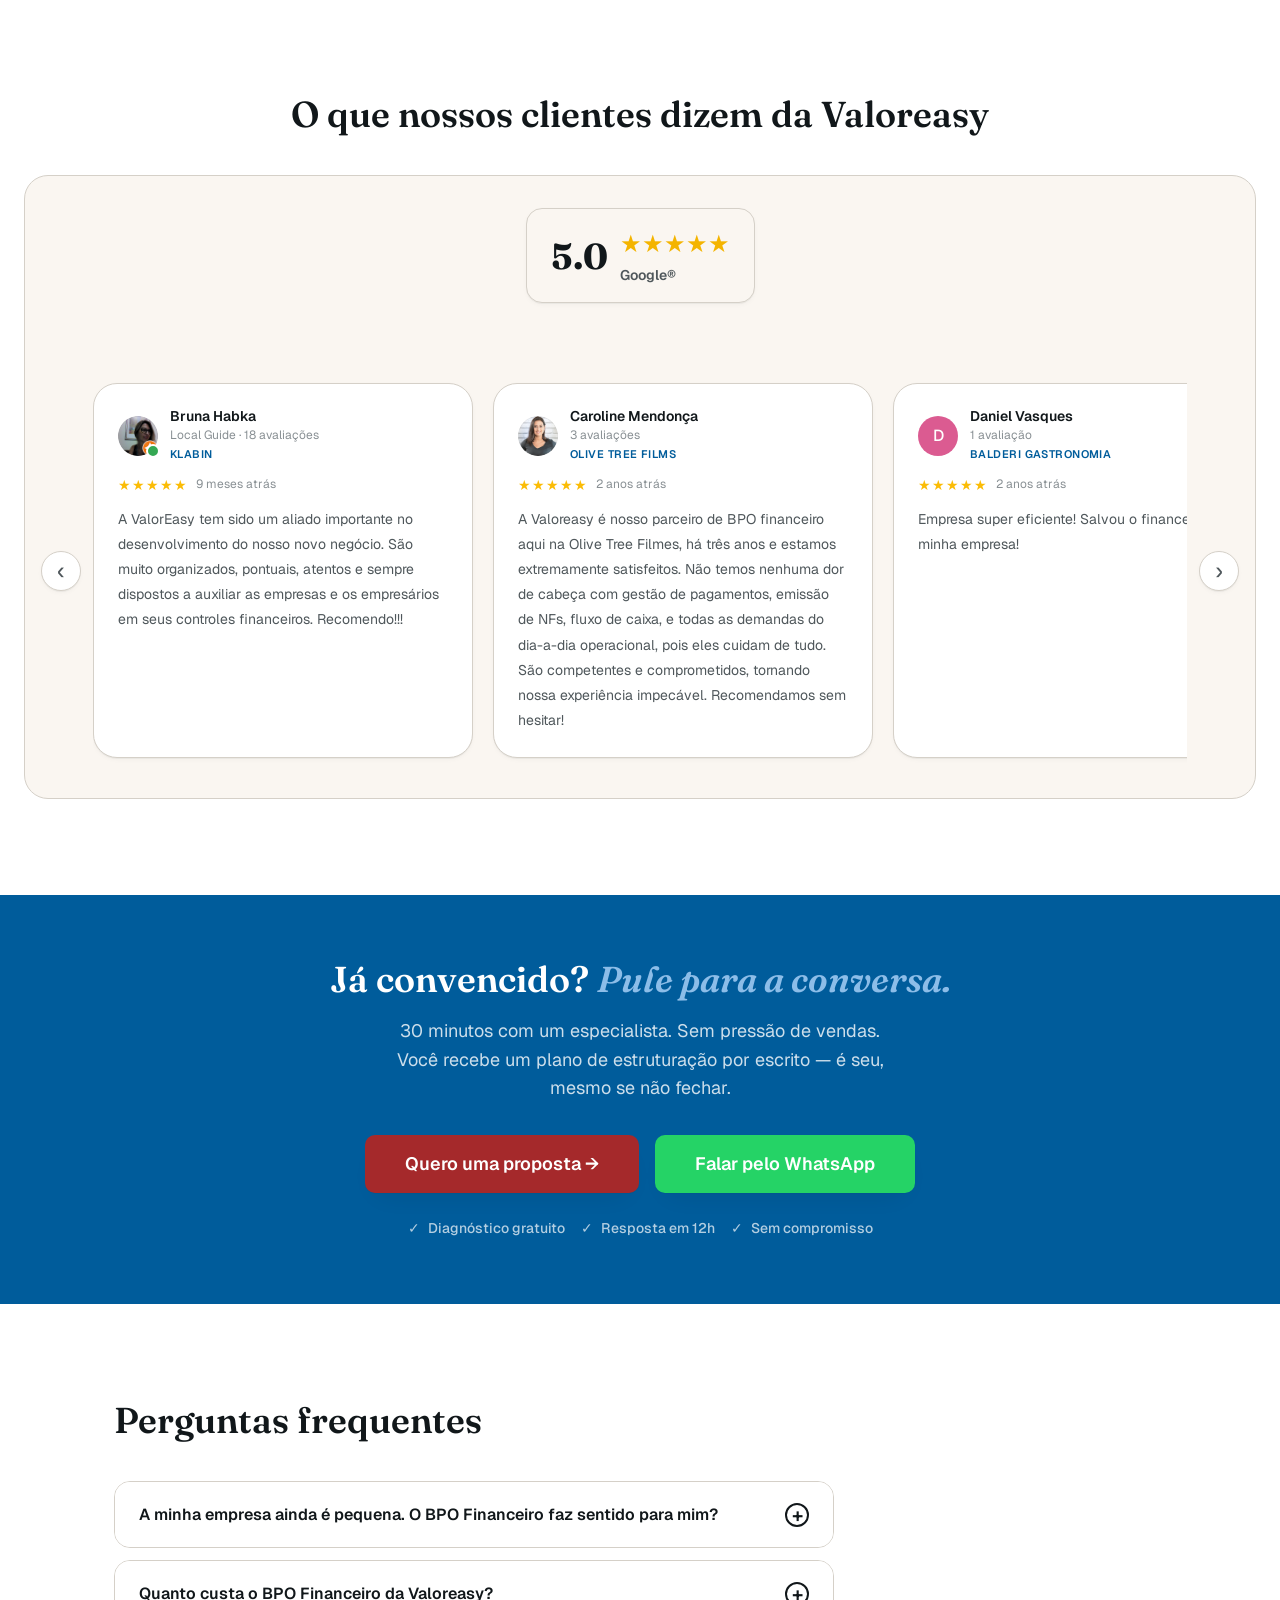
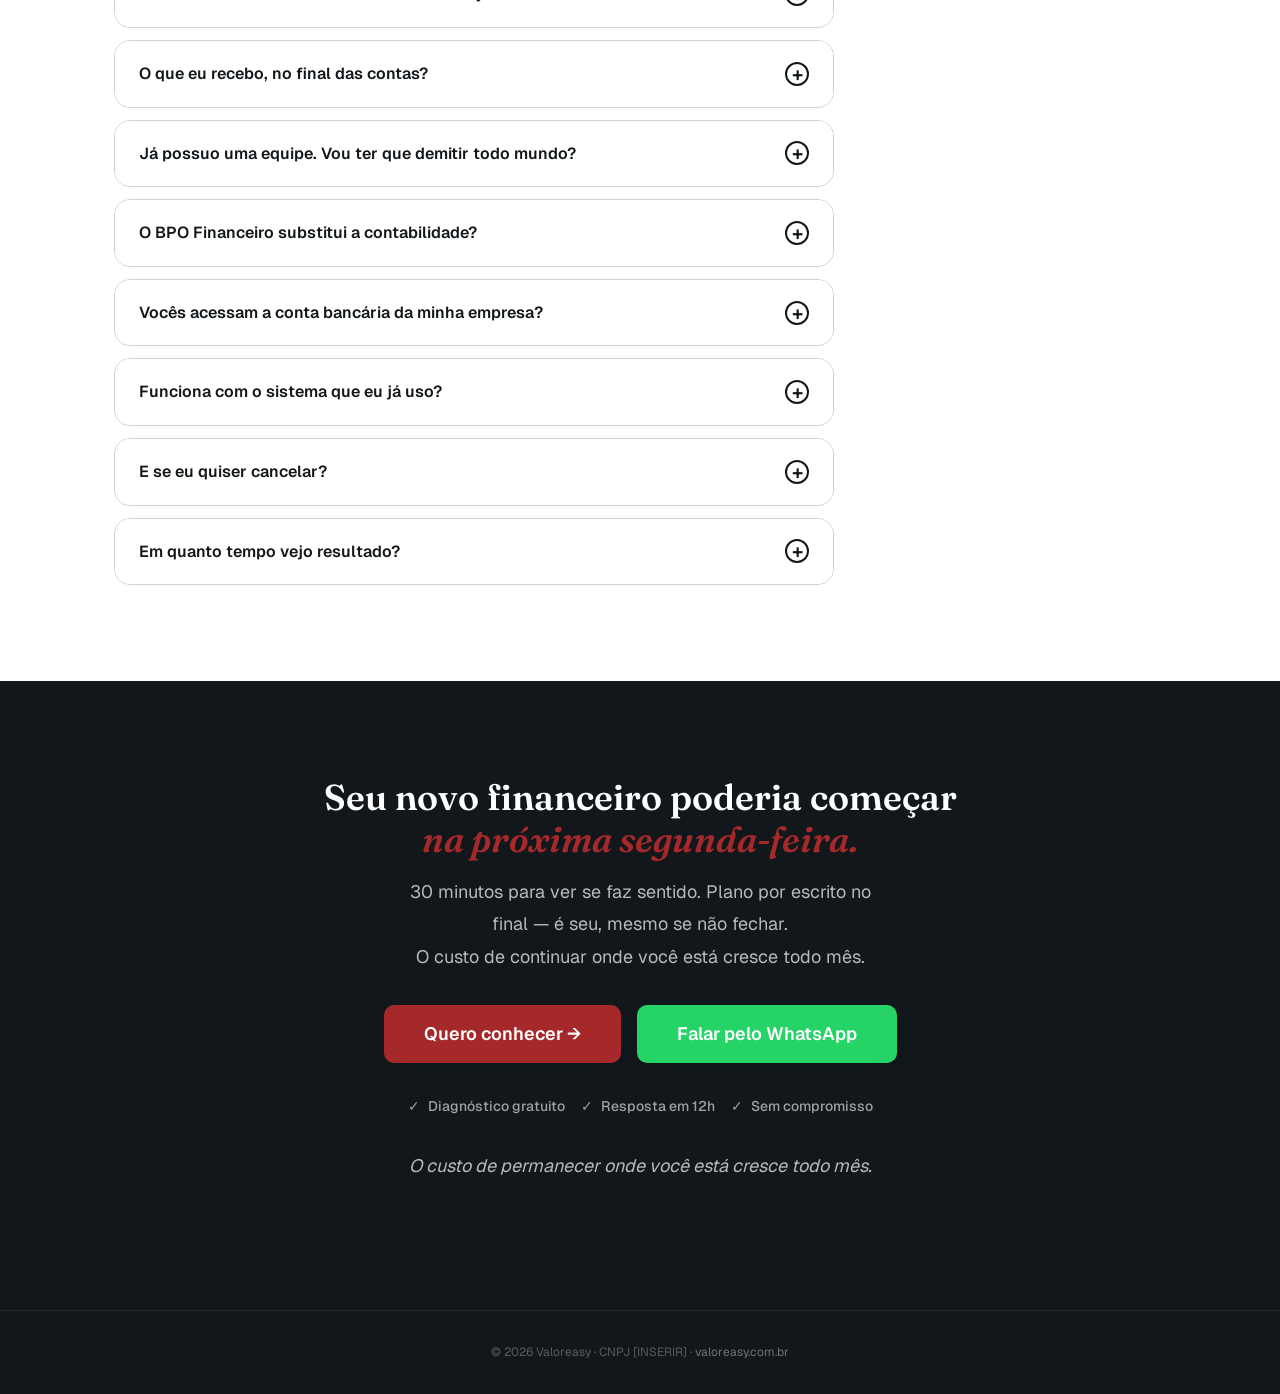
==== commit de6b98d0: "style(lp): bloco 08 fundo branco + restaura card .google-reviews + container 1500px" ====
--- a/lp/index.html
+++ b/lp/index.html
@@ -450,23 +450,23 @@
 <section id="bloco-autoridade">
   <div class="container">
     <h2>O que nossos clientes dizem da Valoreasy</h2>
-    <div class="google-reviews__header">
-      <div class="google-badge">
-        <div class="google-badge__score">5.0</div>
-        <div>
-          <div class="google-badge__stars">★★★★★</div>
-          <div class="google-badge__info">
-            <div class="google-badge__label">Google®</div>
-          </div>
-        </div>
-      </div>
-    </div>
-  </div>
-
-  <!-- Avaliações reais do Google Meu Negócio (carousel edge-to-edge) -->
-  <div class="reviews-carousel" data-carousel>
-    <button type="button" class="reviews-carousel__arrow reviews-carousel__arrow--prev" data-carousel-prev aria-label="Avaliações anteriores">‹</button>
-    <div class="reviews-carousel__track" data-carousel-track>
+
+    <div class="google-reviews">
+      <div class="google-reviews__header">
+        <div class="google-badge">
+          <div class="google-badge__score">5.0</div>
+          <div>
+            <div class="google-badge__stars">★★★★★</div>
+            <div class="google-badge__info">
+              <div class="google-badge__label">Google®</div>
+            </div>
+          </div>
+        </div>
+      </div>
+
+      <div class="reviews-carousel" data-carousel>
+        <button type="button" class="reviews-carousel__arrow reviews-carousel__arrow--prev" data-carousel-prev aria-label="Avaliações anteriores">‹</button>
+        <div class="reviews-carousel__track" data-carousel-track>
 
           <div class="review-card">
             <div class="review-card__header">
@@ -611,8 +611,10 @@
             <p class="review-card__text">Excelente experiência, nos ajudaram muito a resolver os problemas que para nós pareciam muito complexos.</p>
           </div>
 
-    </div>
-    <button type="button" class="reviews-carousel__arrow reviews-carousel__arrow--next" data-carousel-next aria-label="Próximas avaliações">›</button>
+        </div>
+        <button type="button" class="reviews-carousel__arrow reviews-carousel__arrow--next" data-carousel-next aria-label="Próximas avaliações">›</button>
+      </div>
+    </div>
   </div>
 </section>
 
--- a/lp/css/lp.css
+++ b/lp/css/lp.css
@@ -233,7 +233,6 @@
 #hero {
   background: var(--paper);
   padding-block: var(--space-10) var(--space-8);
-  border-bottom: 1px solid var(--line);
 }
 
 .hero-tag {
@@ -772,8 +771,12 @@
    ============================================================ */
 
 #bloco-autoridade {
-  background: var(--paper);
+  background: var(--white);
   text-align: center;
+}
+
+#bloco-autoridade .container {
+  max-width: 1500px;
 }
 
 #bloco-autoridade h2 {
@@ -852,10 +855,8 @@
 
 /* Faixa de logos entre Hero e Bloco 02 (autoplay) */
 #bloco-logos {
-  background: var(--paper);
-  padding: var(--space-8) 0;
-  border-top: 1px solid var(--line);
-  border-bottom: 1px solid var(--line);
+  background: var(--white);
+  padding: var(--space-5) 0;
 }
 
 .logo-carousel--autoplay {
@@ -863,7 +864,19 @@
 }
 
 .logo-carousel--autoplay .logo-carousel__track {
-  scroll-behavior: auto;
+  flex: 0 0 auto;
+  width: max-content;
+  overflow: visible;
+  animation: logo-marquee 40s linear infinite;
+}
+
+.logo-carousel--autoplay:hover .logo-carousel__track {
+  animation-play-state: paused;
+}
+
+@keyframes logo-marquee {
+  from { transform: translateX(0); }
+  to   { transform: translateX(-50%); }
 }
 
 /* Logo wall */
@@ -953,19 +966,26 @@
 .logo-cliente:hover .logo-cliente__gray  { opacity: 0; }
 .logo-cliente:hover .logo-cliente__color { opacity: 1; }
 
-/* Avaliações Google — header (badge centralizado, sem card wrapper) */
+/* Avaliações Google — card wrapper */
+.google-reviews {
+  background: var(--paper);
+  border: 1px solid var(--line);
+  border-radius: var(--r-xl);
+  padding: var(--space-8) var(--space-4);
+  margin-top: var(--space-10);
+}
+
 .google-reviews__header {
   display: flex;
   justify-content: center;
-  margin-bottom: var(--space-10);
-}
-
-/* Reviews carousel (edge-to-edge — sem container) */
+  margin-bottom: var(--space-8);
+}
+
+/* Reviews carousel (dentro do card .google-reviews) */
 .reviews-carousel {
   display: flex;
   align-items: center;
   gap: var(--space-3);
-  padding-inline: var(--space-4);
 }
 
 .reviews-carousel__track {
@@ -976,7 +996,7 @@
   overflow-x: auto;
   scroll-behavior: smooth;
   scrollbar-width: none;
-  padding: var(--space-4) var(--space-2);
+  padding: var(--space-2) 0;
 }
 
 .reviews-carousel__track::-webkit-scrollbar { display: none; }
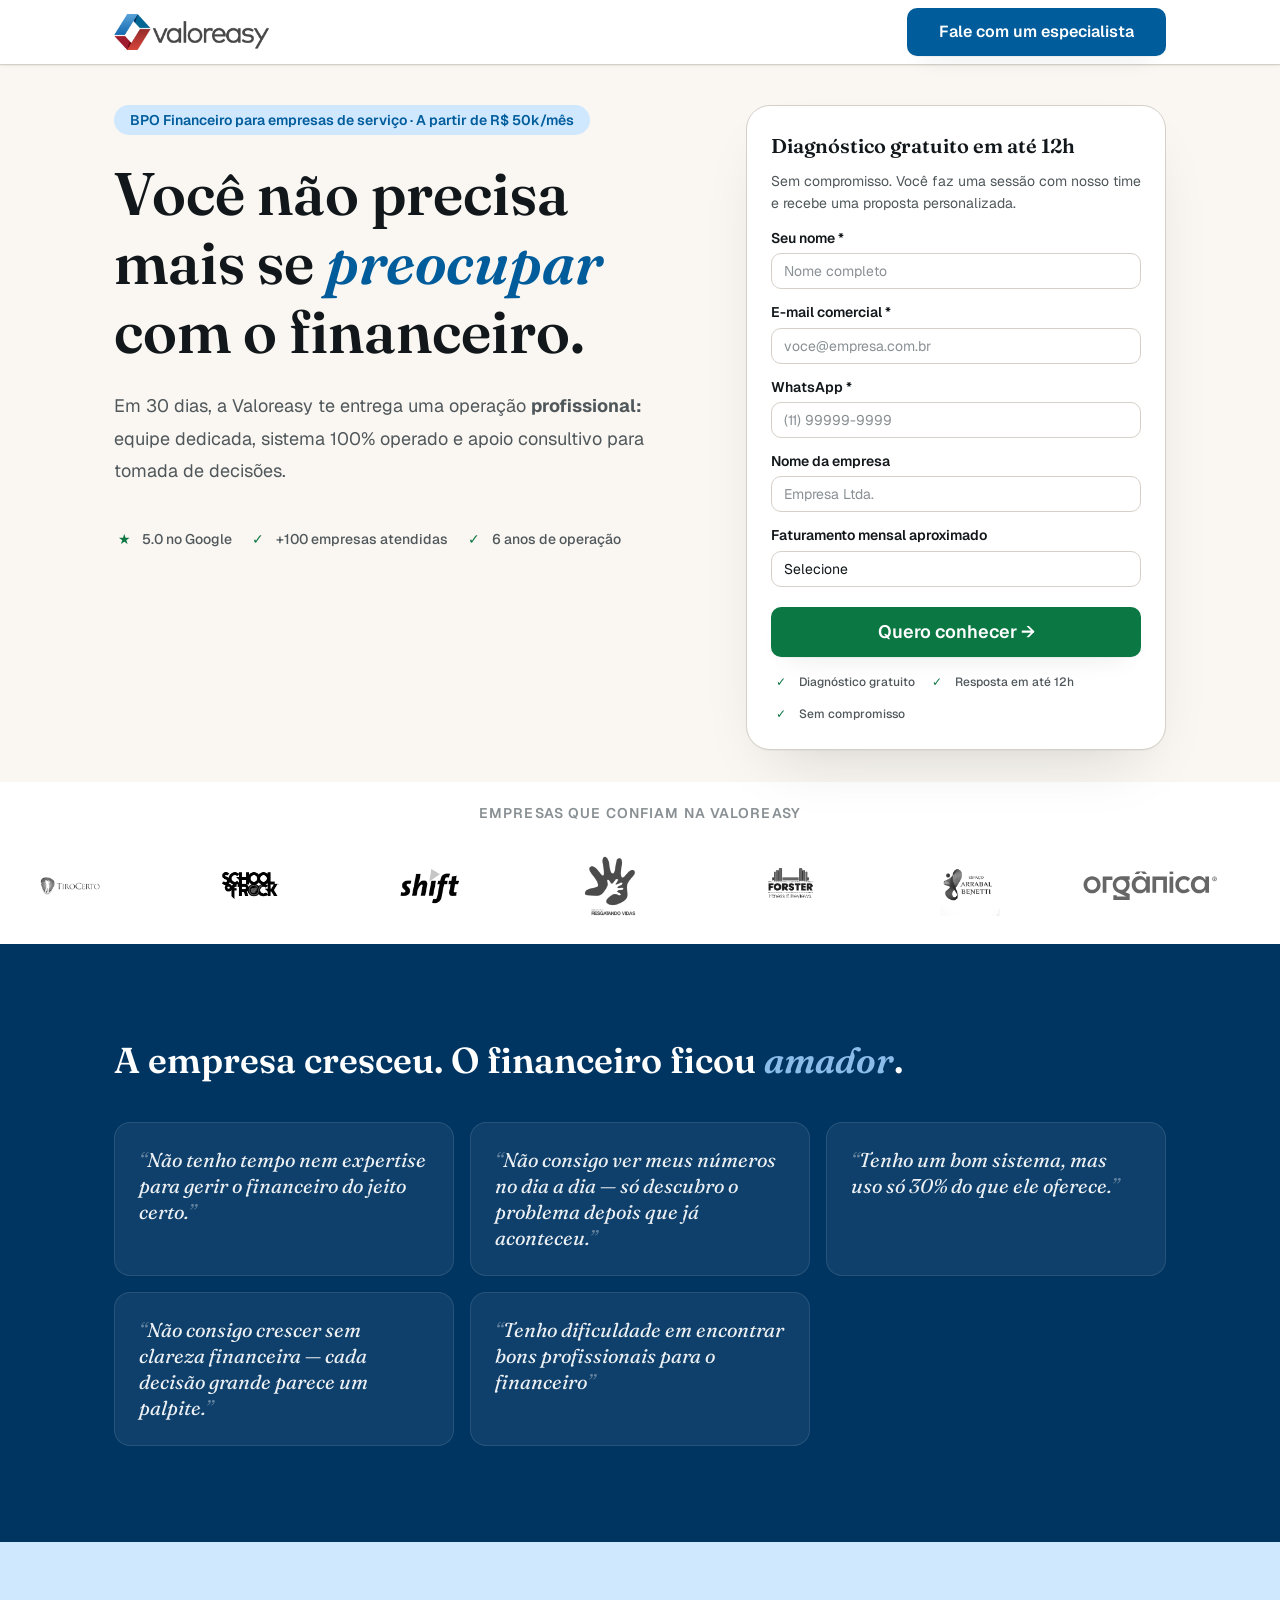
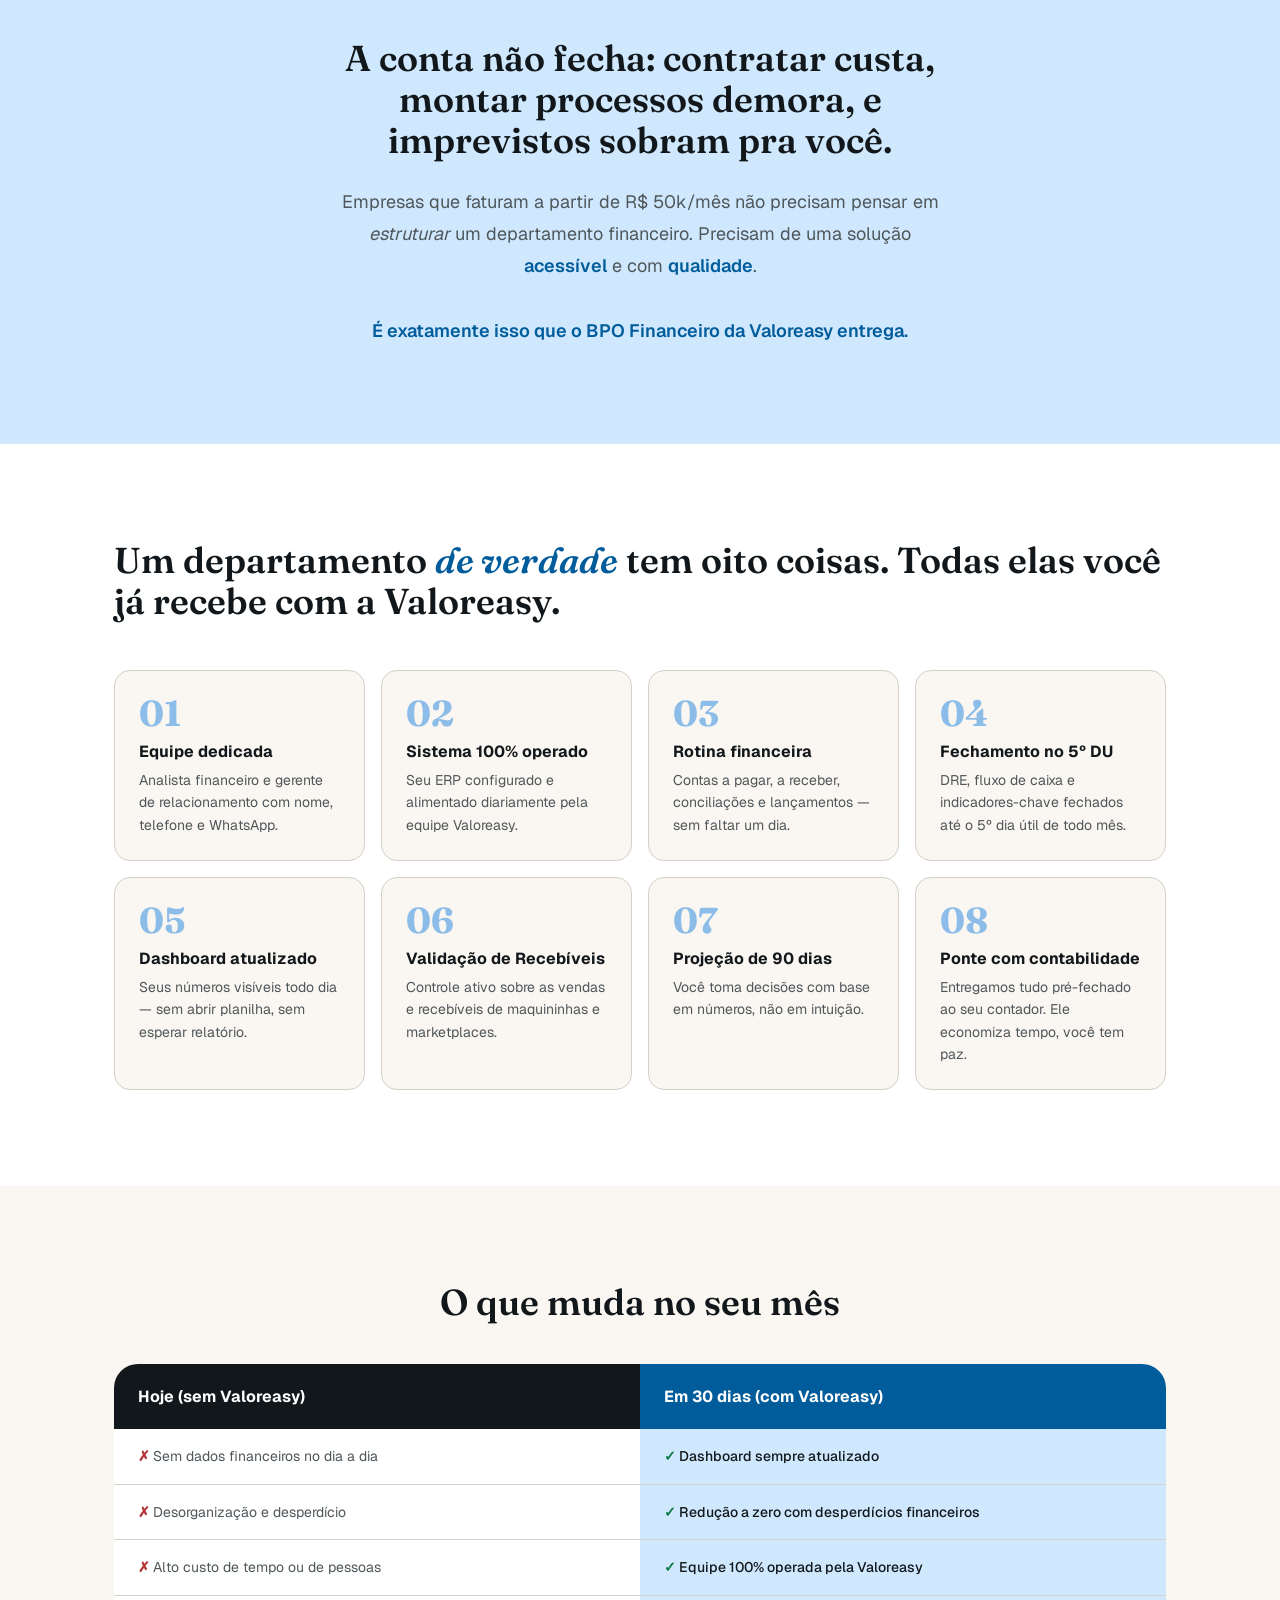
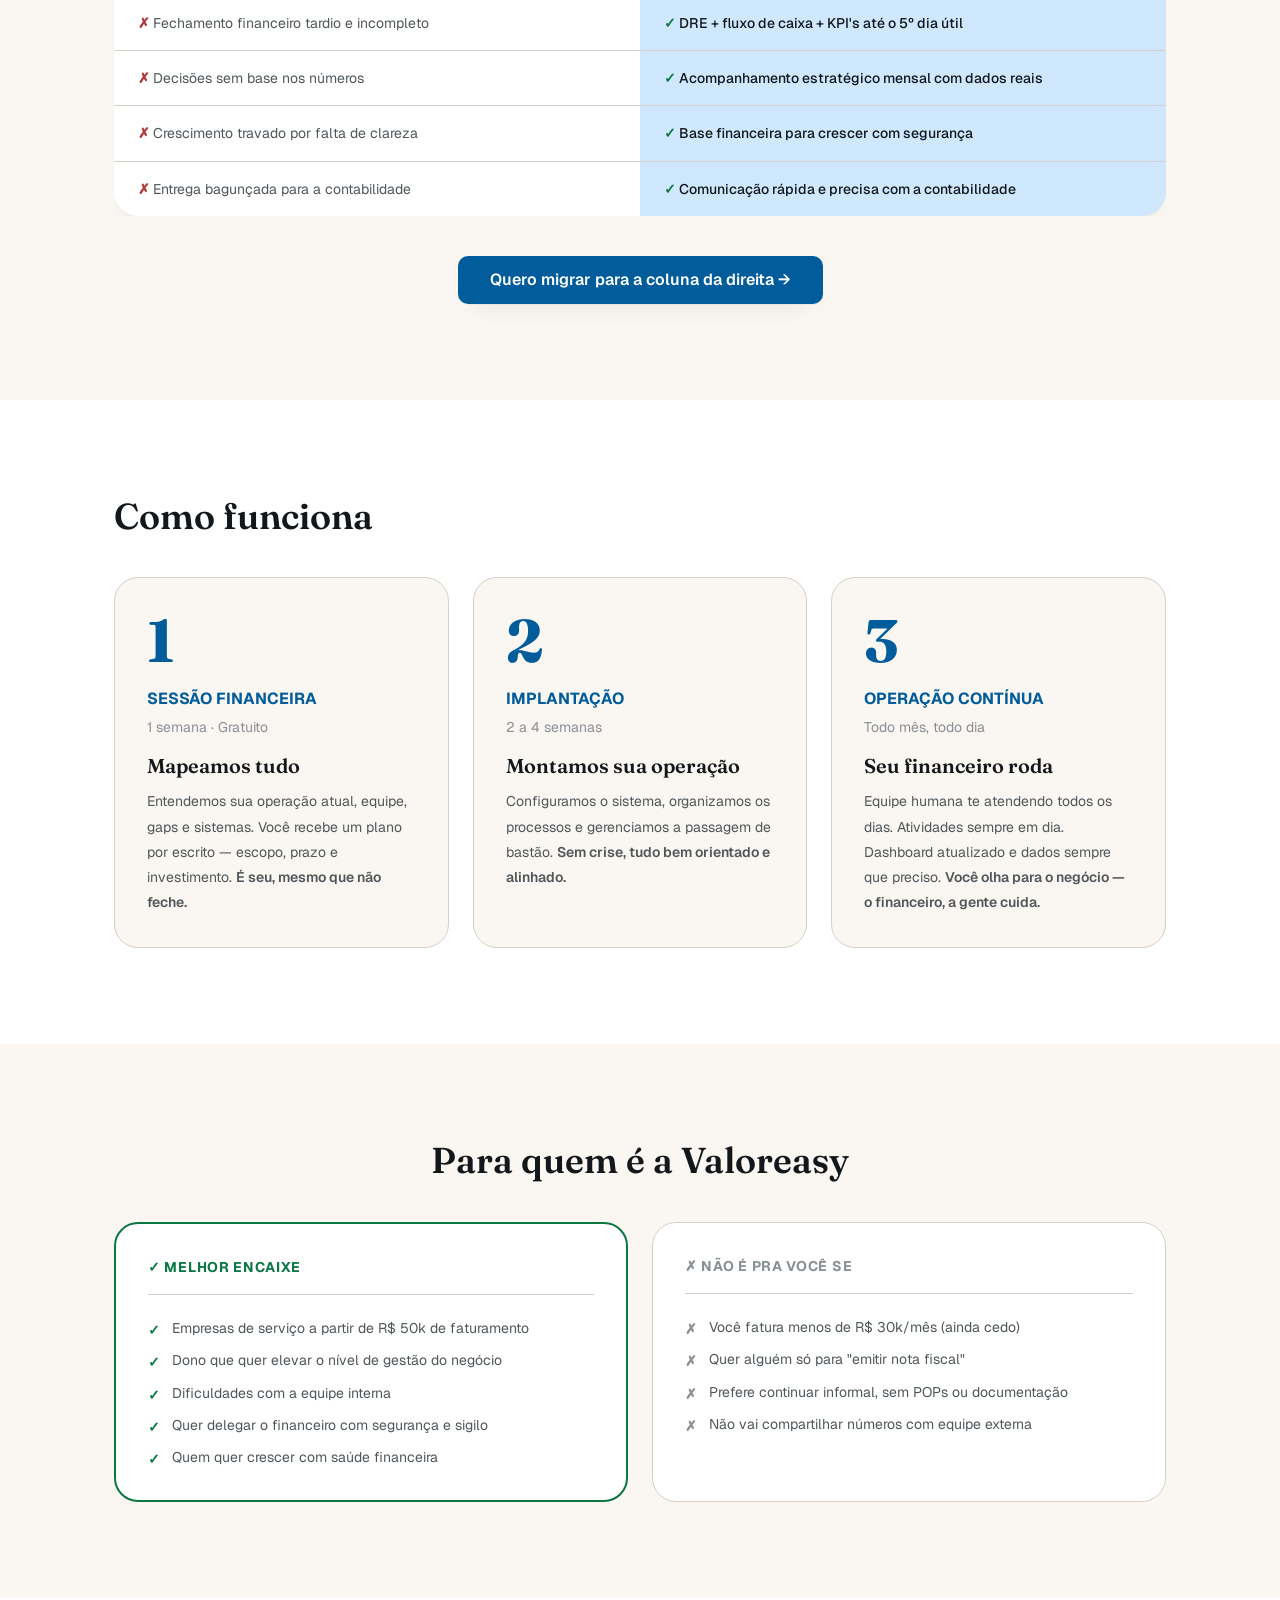
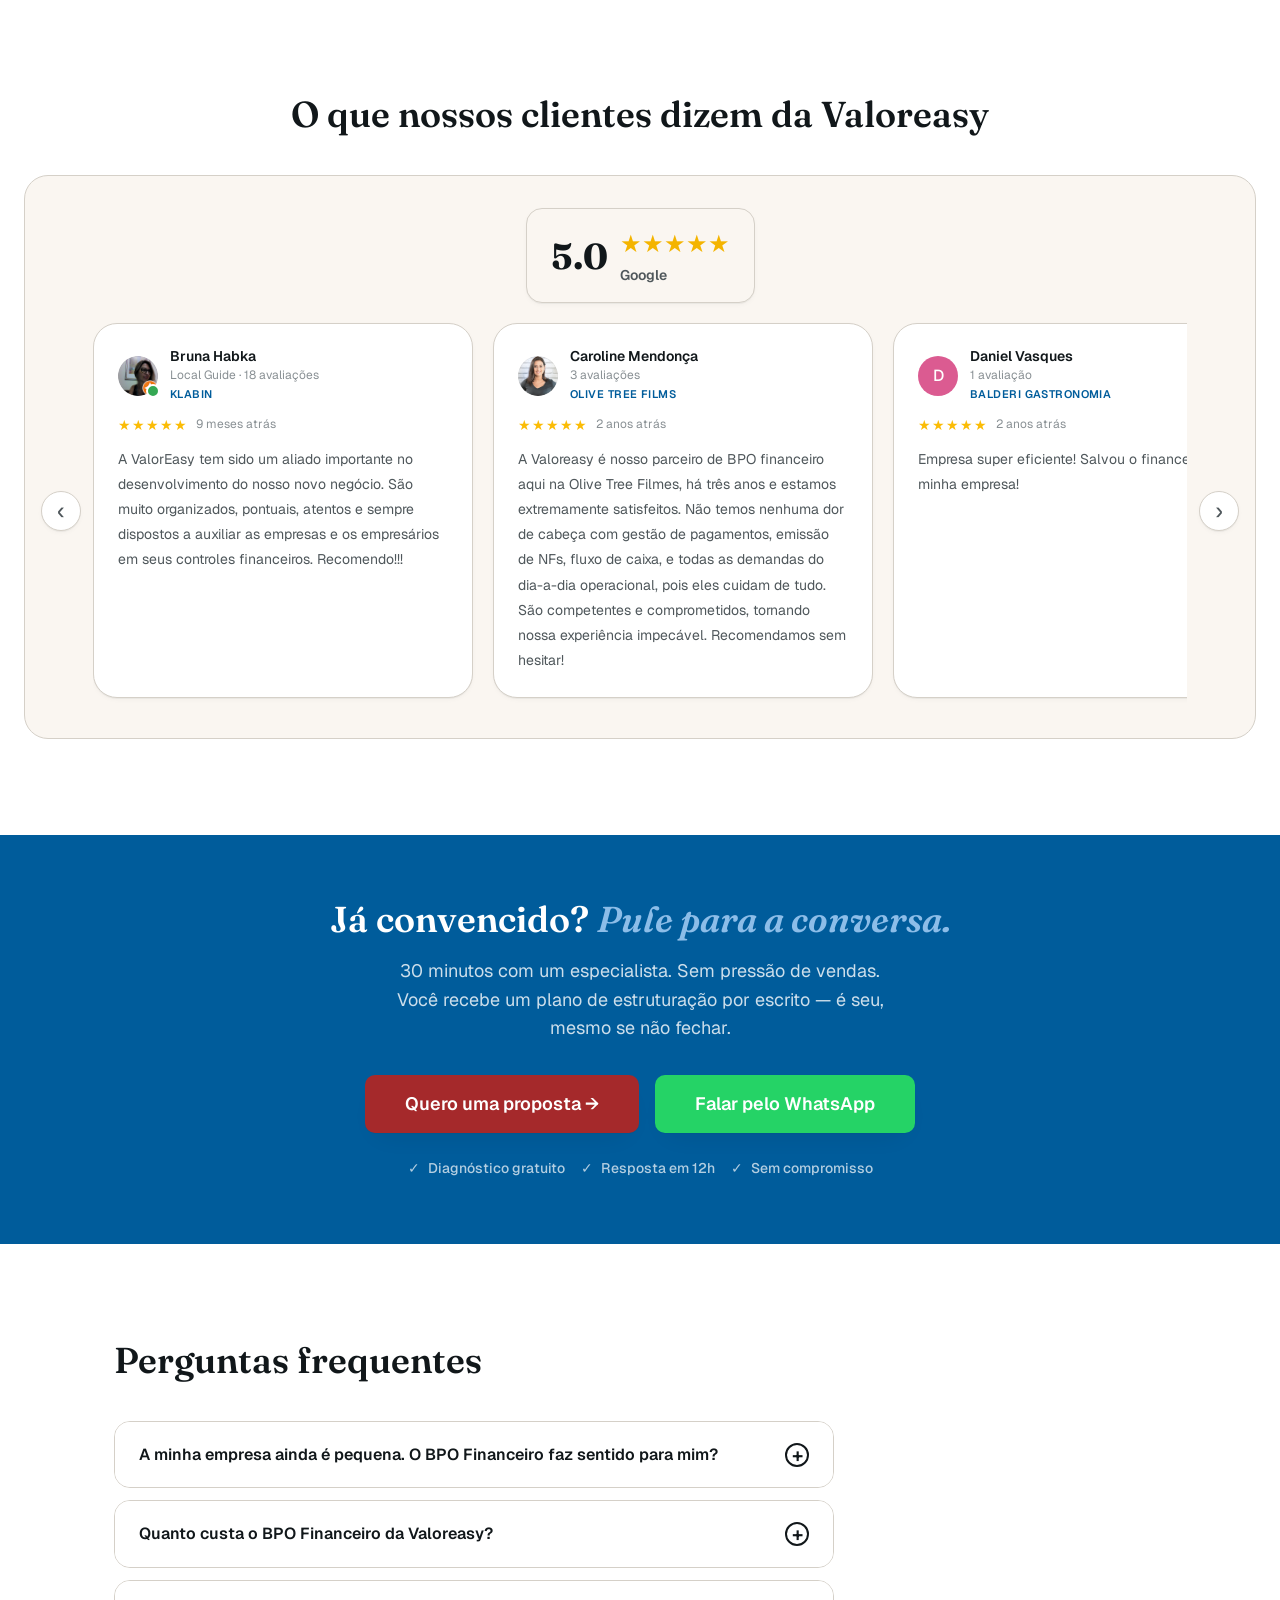
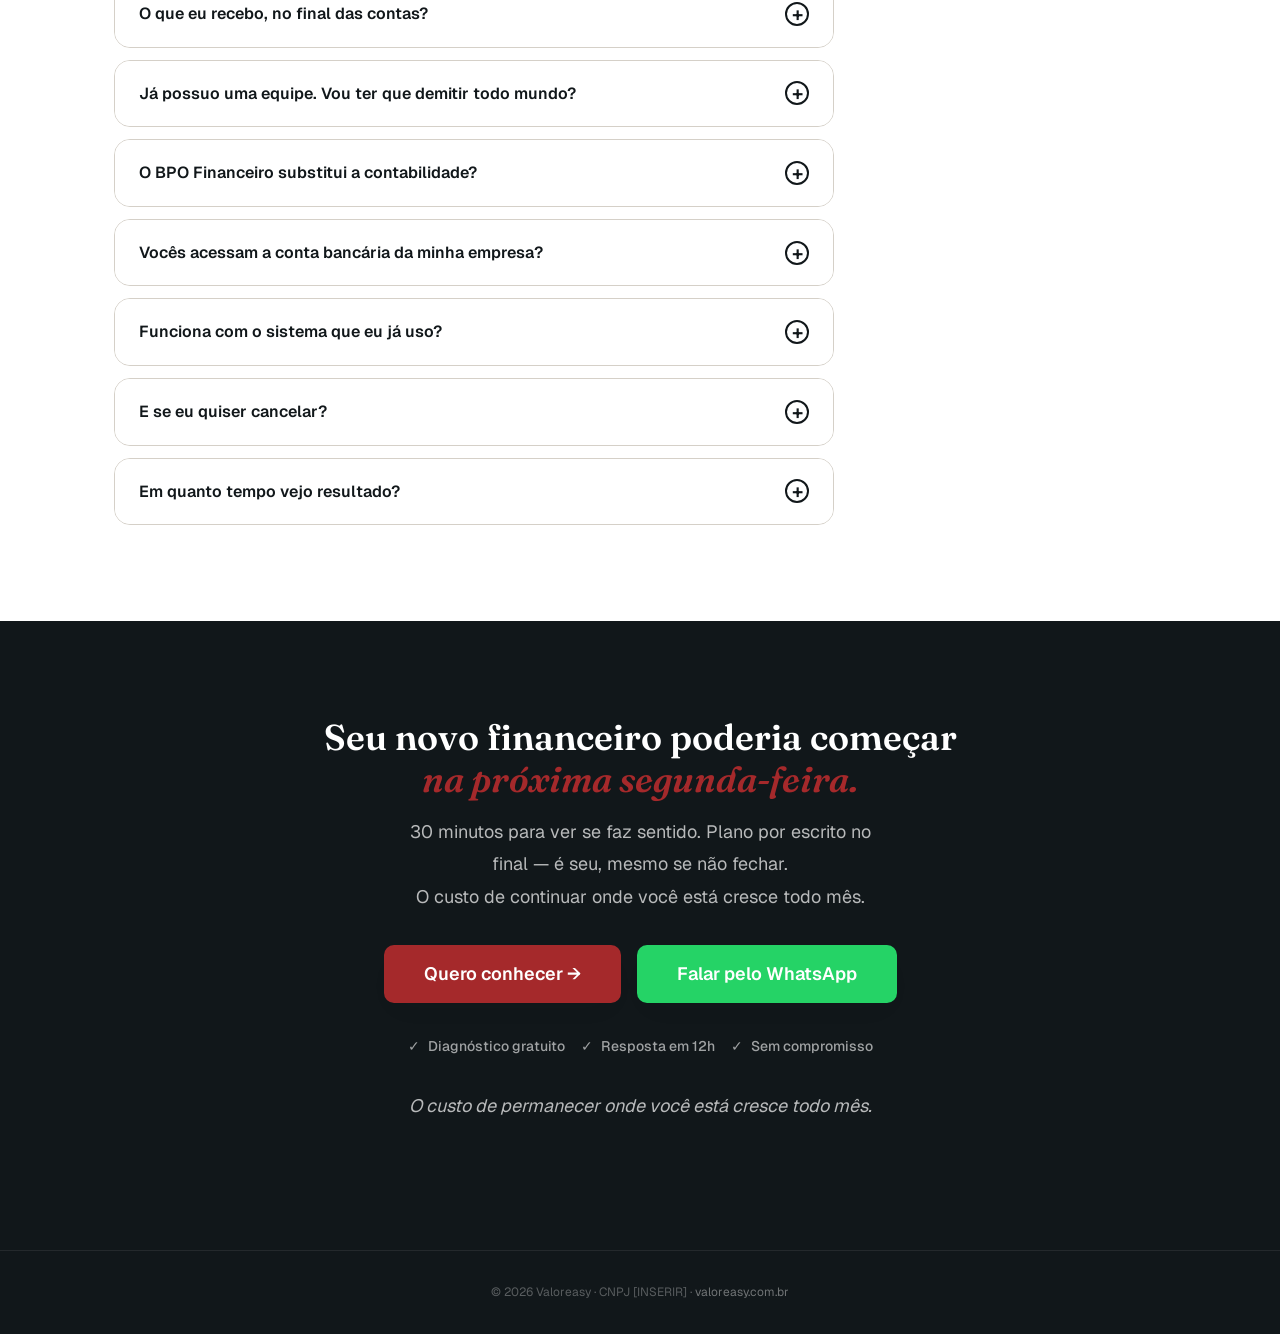
==== commit ad6ff5f2: "style(lp): reduz espaço entre badge Google e cards de review" ====
--- a/lp/index.html
+++ b/lp/index.html
@@ -458,7 +458,7 @@
           <div>
             <div class="google-badge__stars">★★★★★</div>
             <div class="google-badge__info">
-              <div class="google-badge__label">Google®</div>
+              <div class="google-badge__label">Google</div>
             </div>
           </div>
         </div>
@@ -529,7 +529,7 @@
               <div>
                 <div class="review-card__name">HS Contabil</div>
                 <div class="review-card__author-meta">1 avaliação</div>
-                <div class="review-card__company">Parceira Contábil</div>
+                <div class="review-card__company">HS Contabil</div>
               </div>
             </div>
             <div class="review-card__rating">
@@ -606,7 +606,7 @@
             </div>
             <div class="review-card__rating">
               <span class="review-card__stars">★★★★★</span>
-              <span class="review-card__date">5 anos atrás</span>
+              <span class="review-card__date">5 anos</span>
             </div>
             <p class="review-card__text">Excelente experiência, nos ajudaram muito a resolver os problemas que para nós pareciam muito complexos.</p>
           </div>
--- a/lp/css/lp.css
+++ b/lp/css/lp.css
@@ -776,7 +776,7 @@
 }
 
 #bloco-autoridade .container {
-  max-width: 1500px;
+  max-width: 1280px;
 }
 
 #bloco-autoridade h2 {
@@ -978,7 +978,11 @@
 .google-reviews__header {
   display: flex;
   justify-content: center;
-  margin-bottom: var(--space-8);
+  margin-bottom: var(--space-3);
+}
+
+.google-reviews__header .google-badge {
+  margin-bottom: 0;
 }
 
 /* Reviews carousel (dentro do card .google-reviews) */
